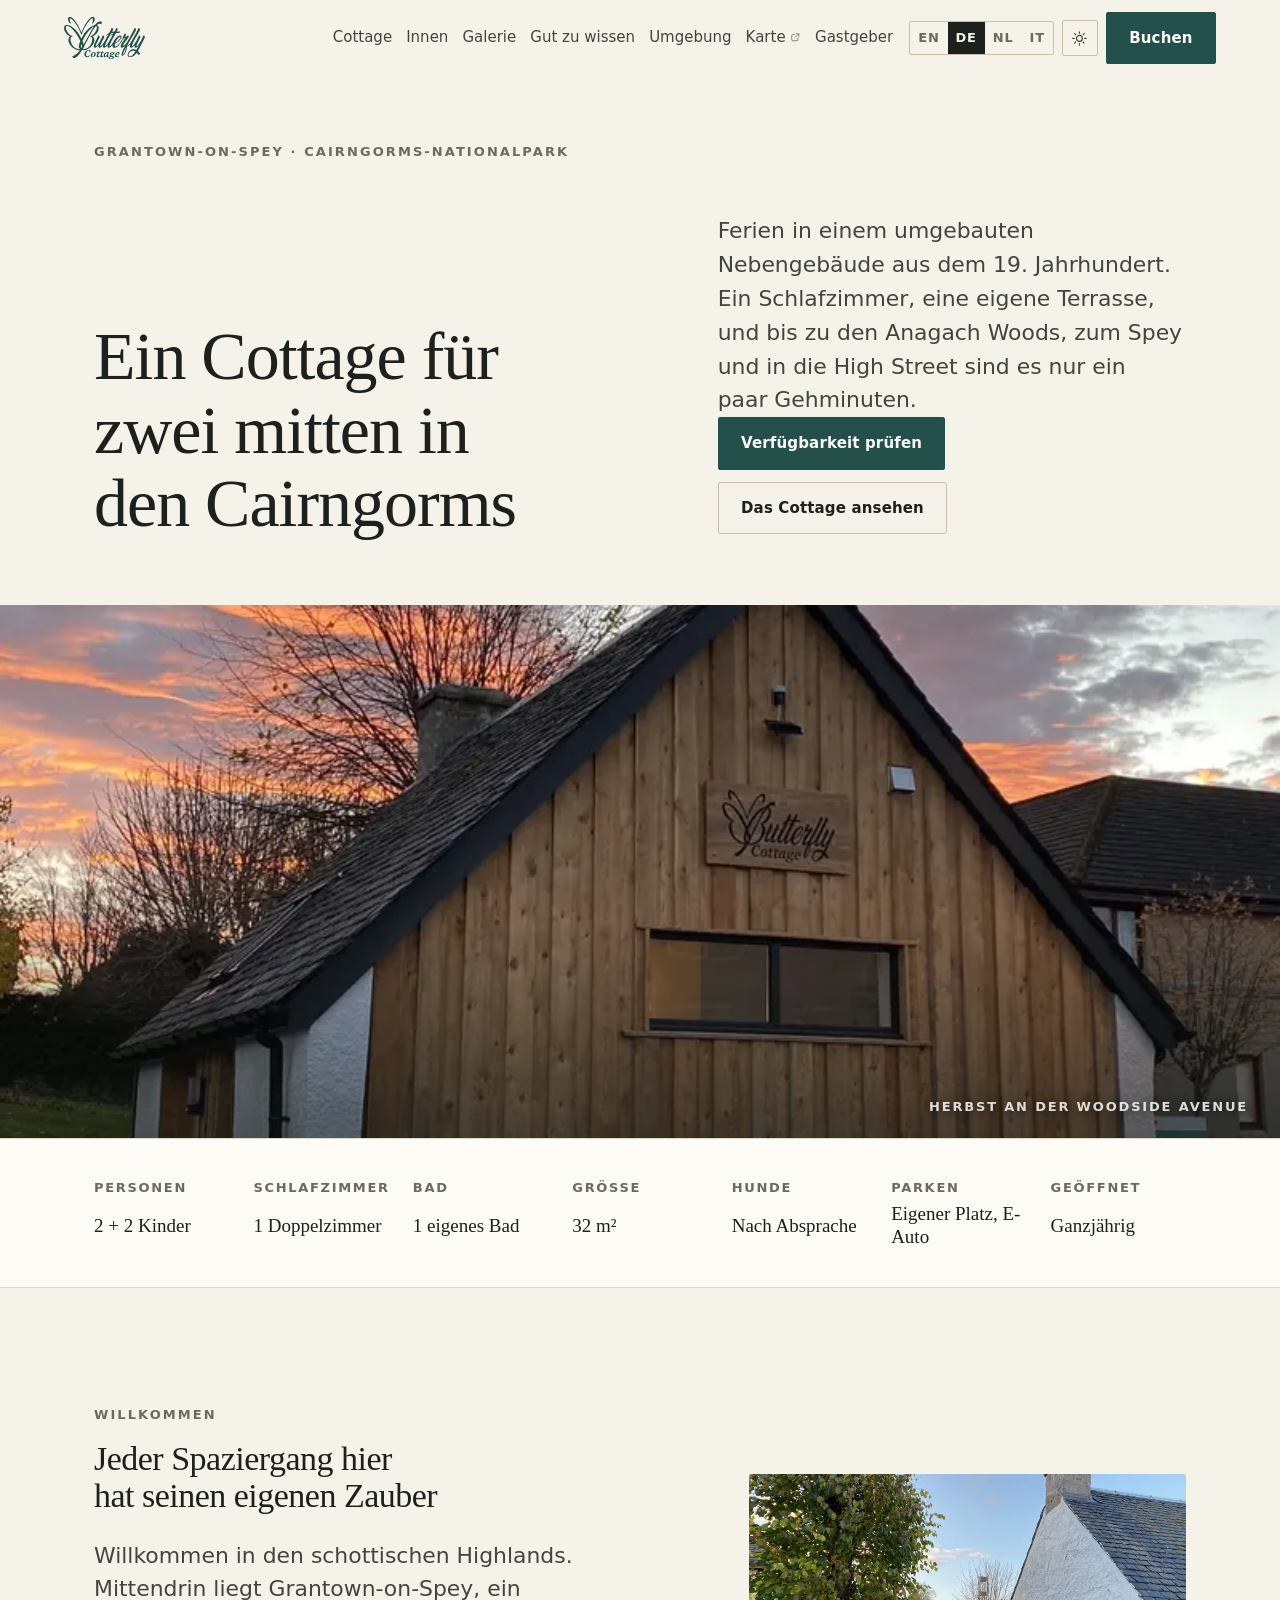
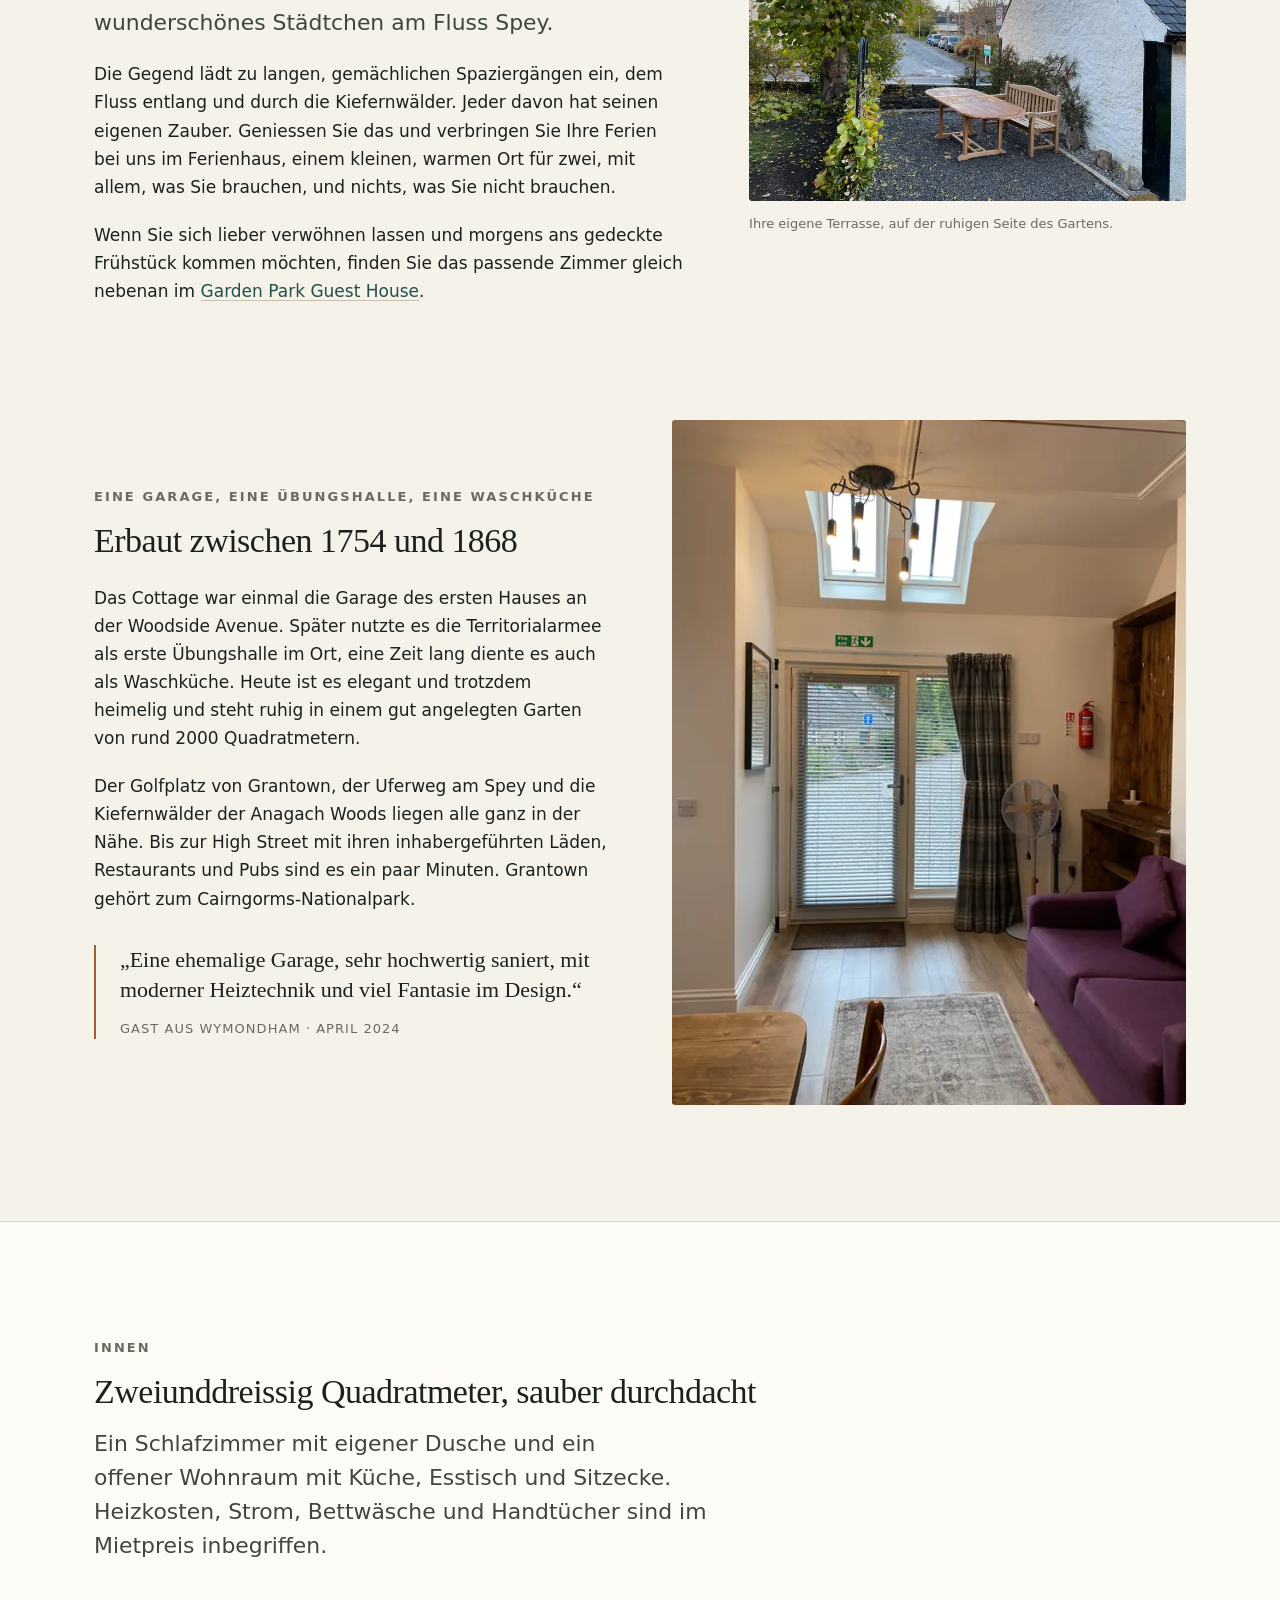
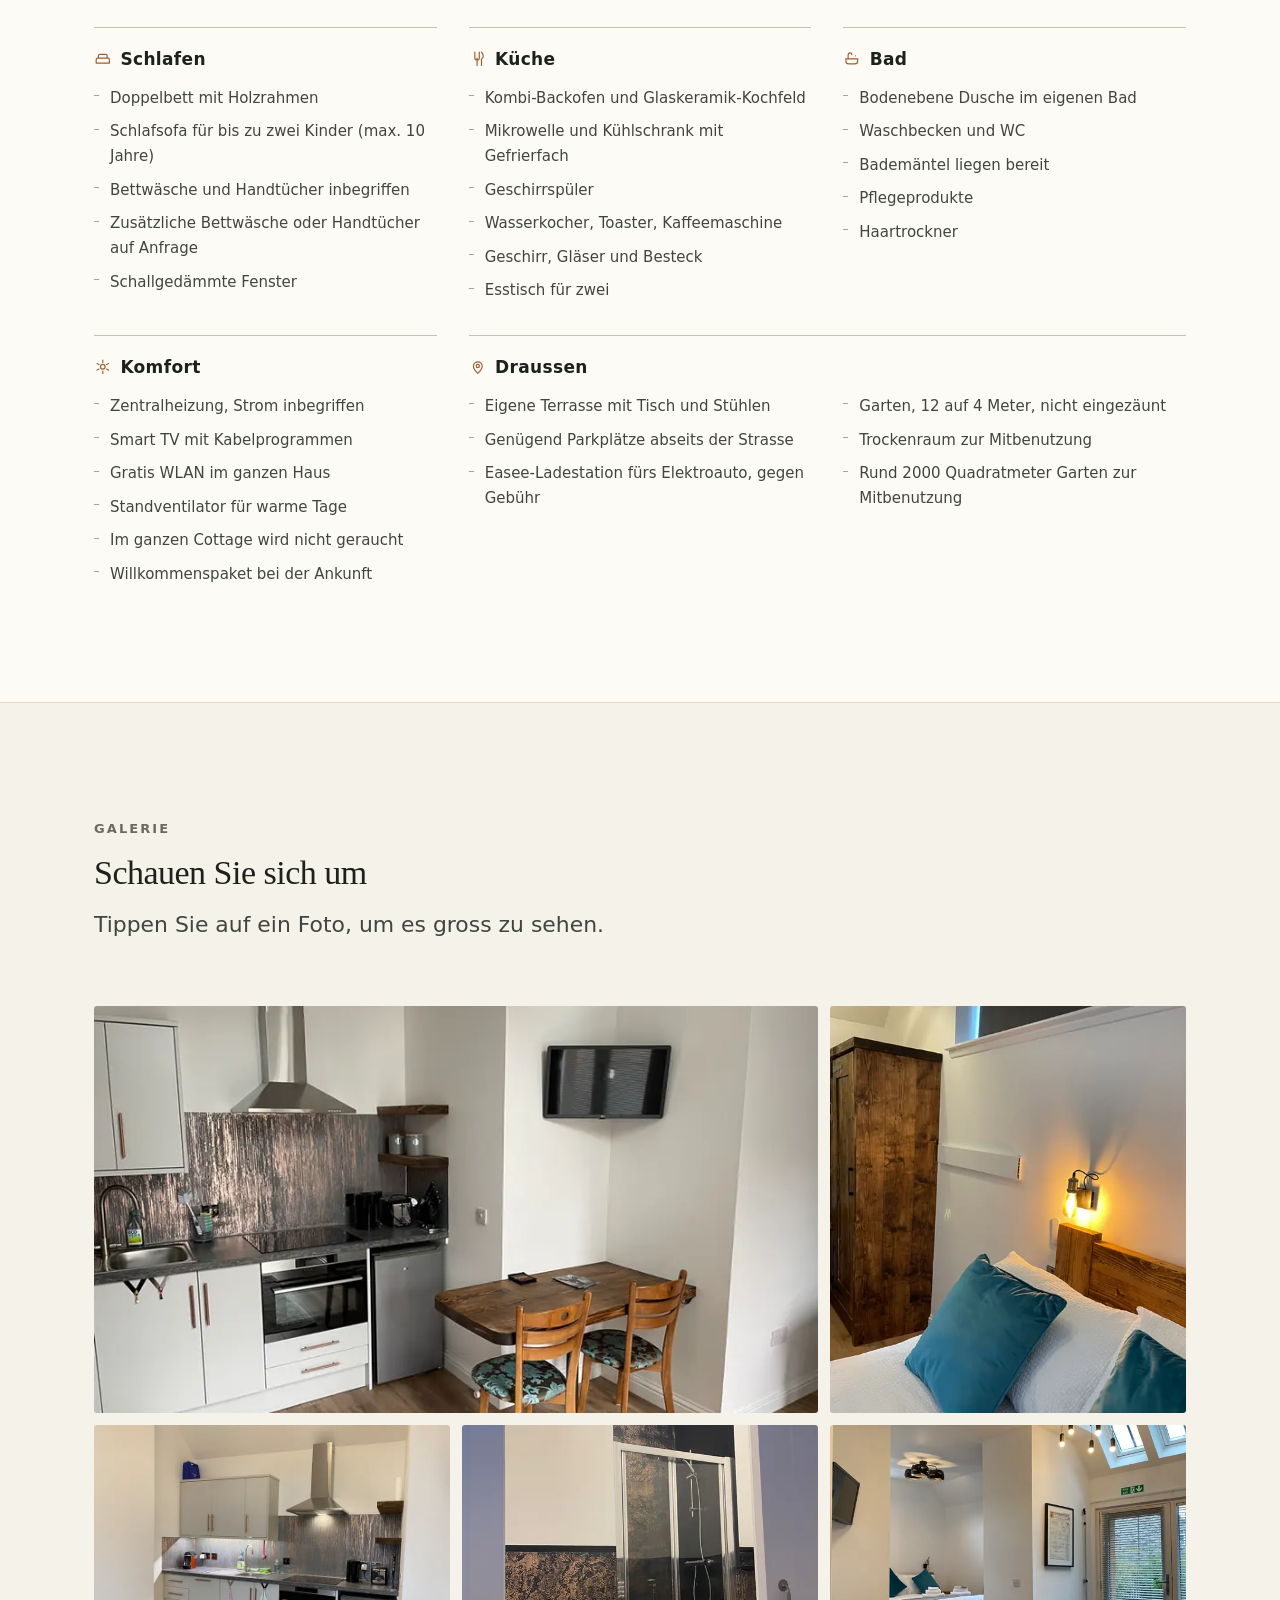
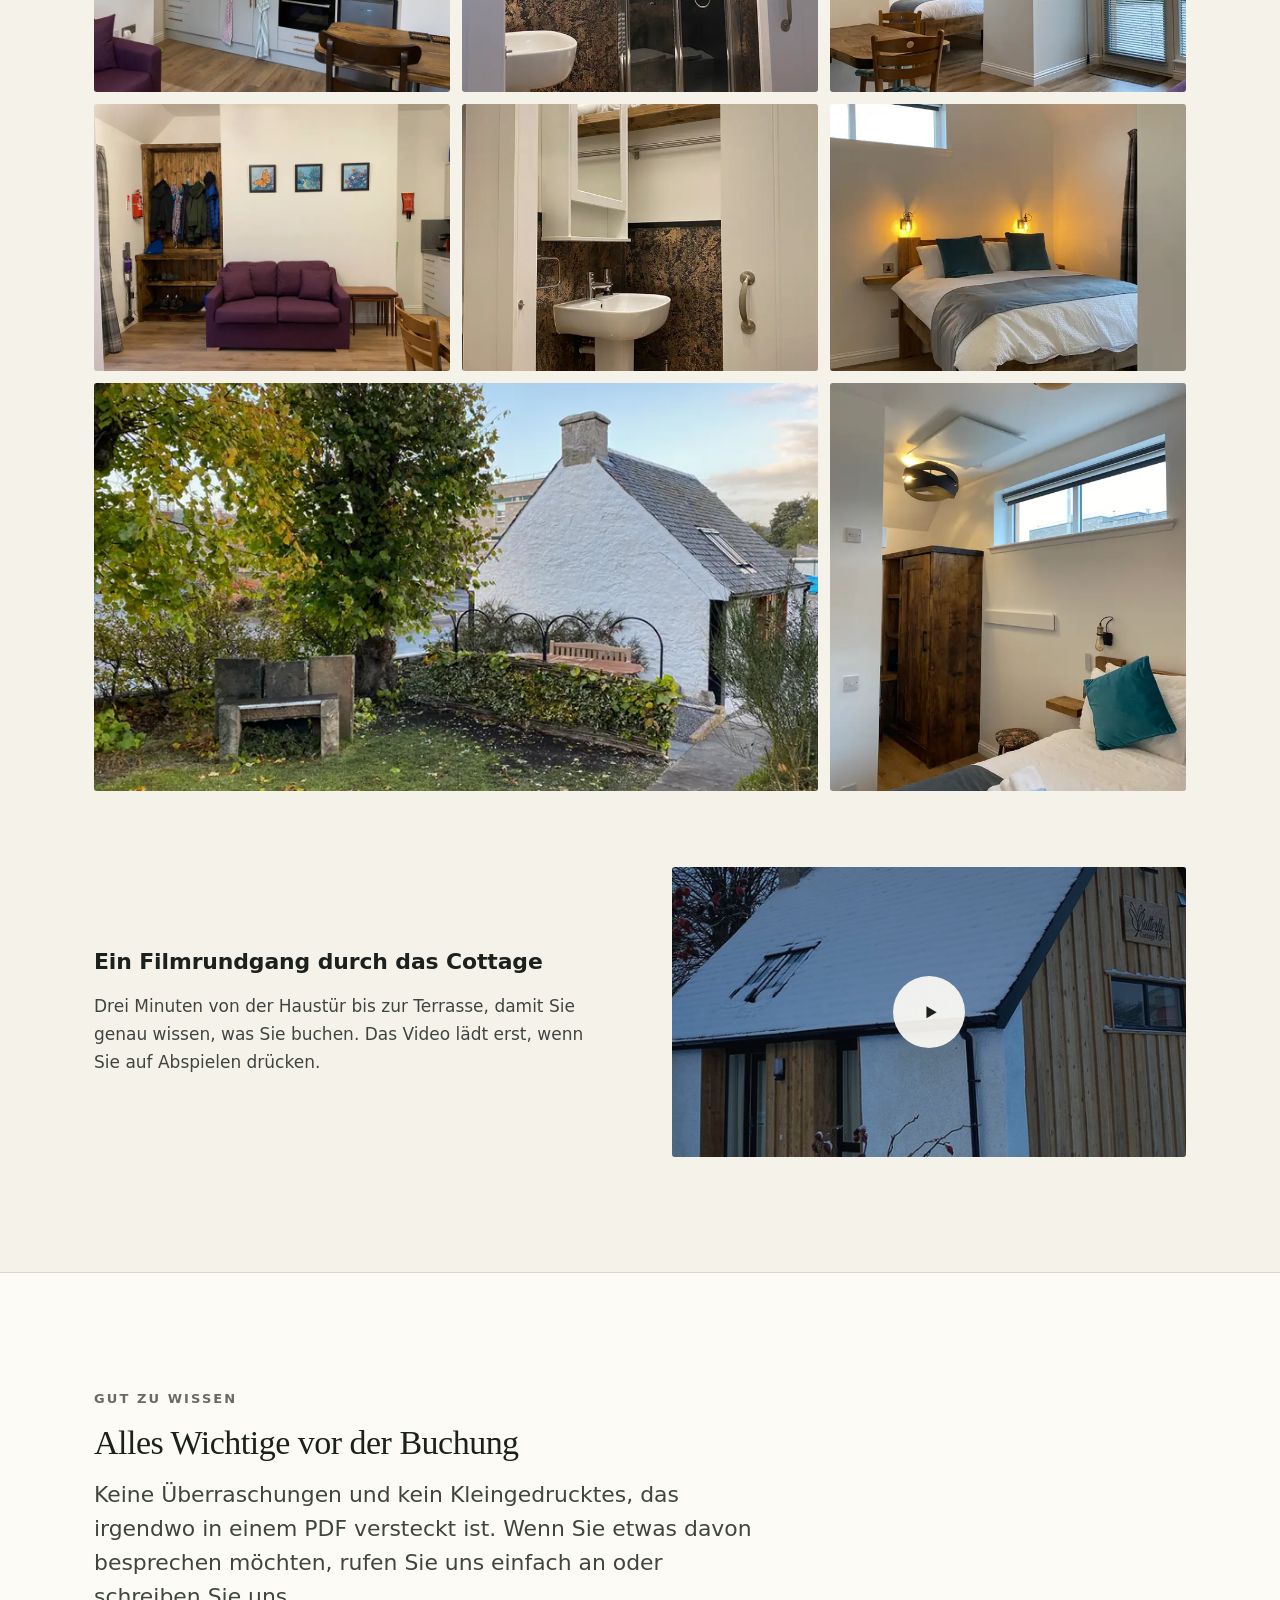
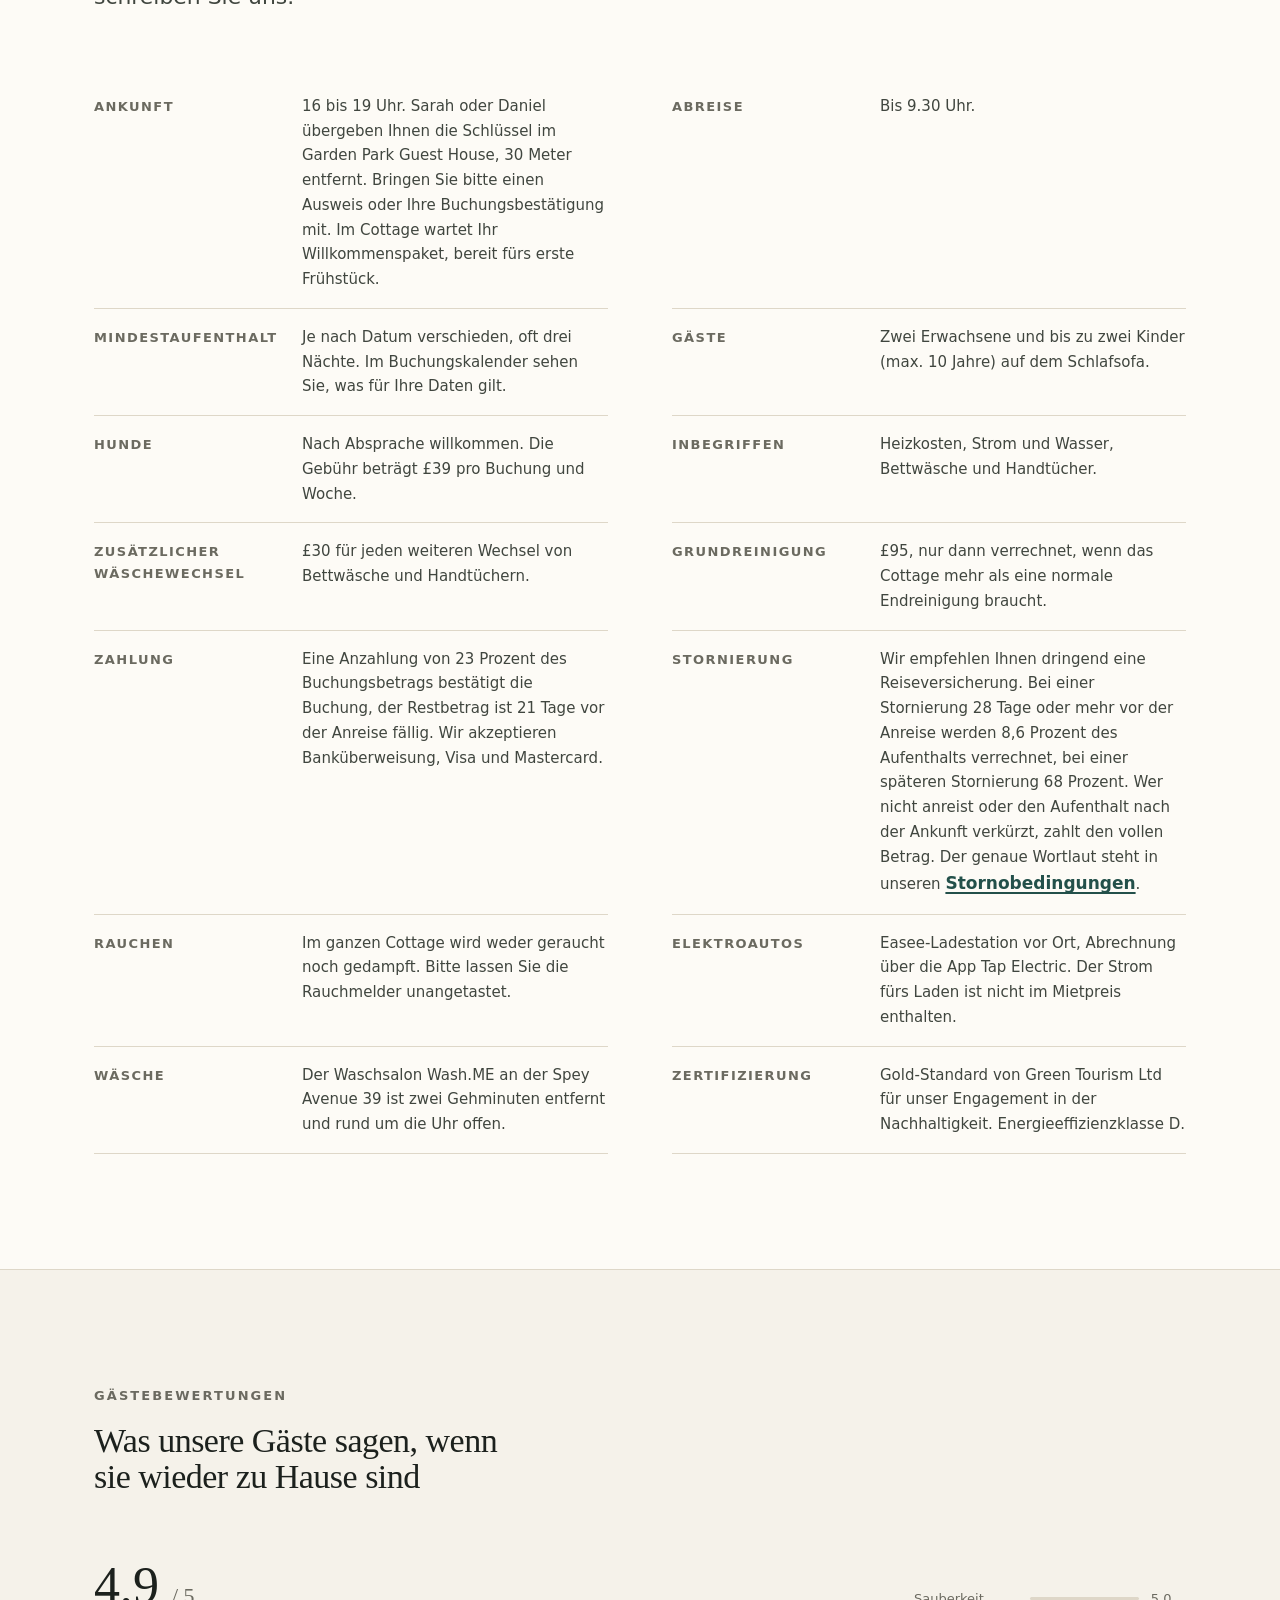
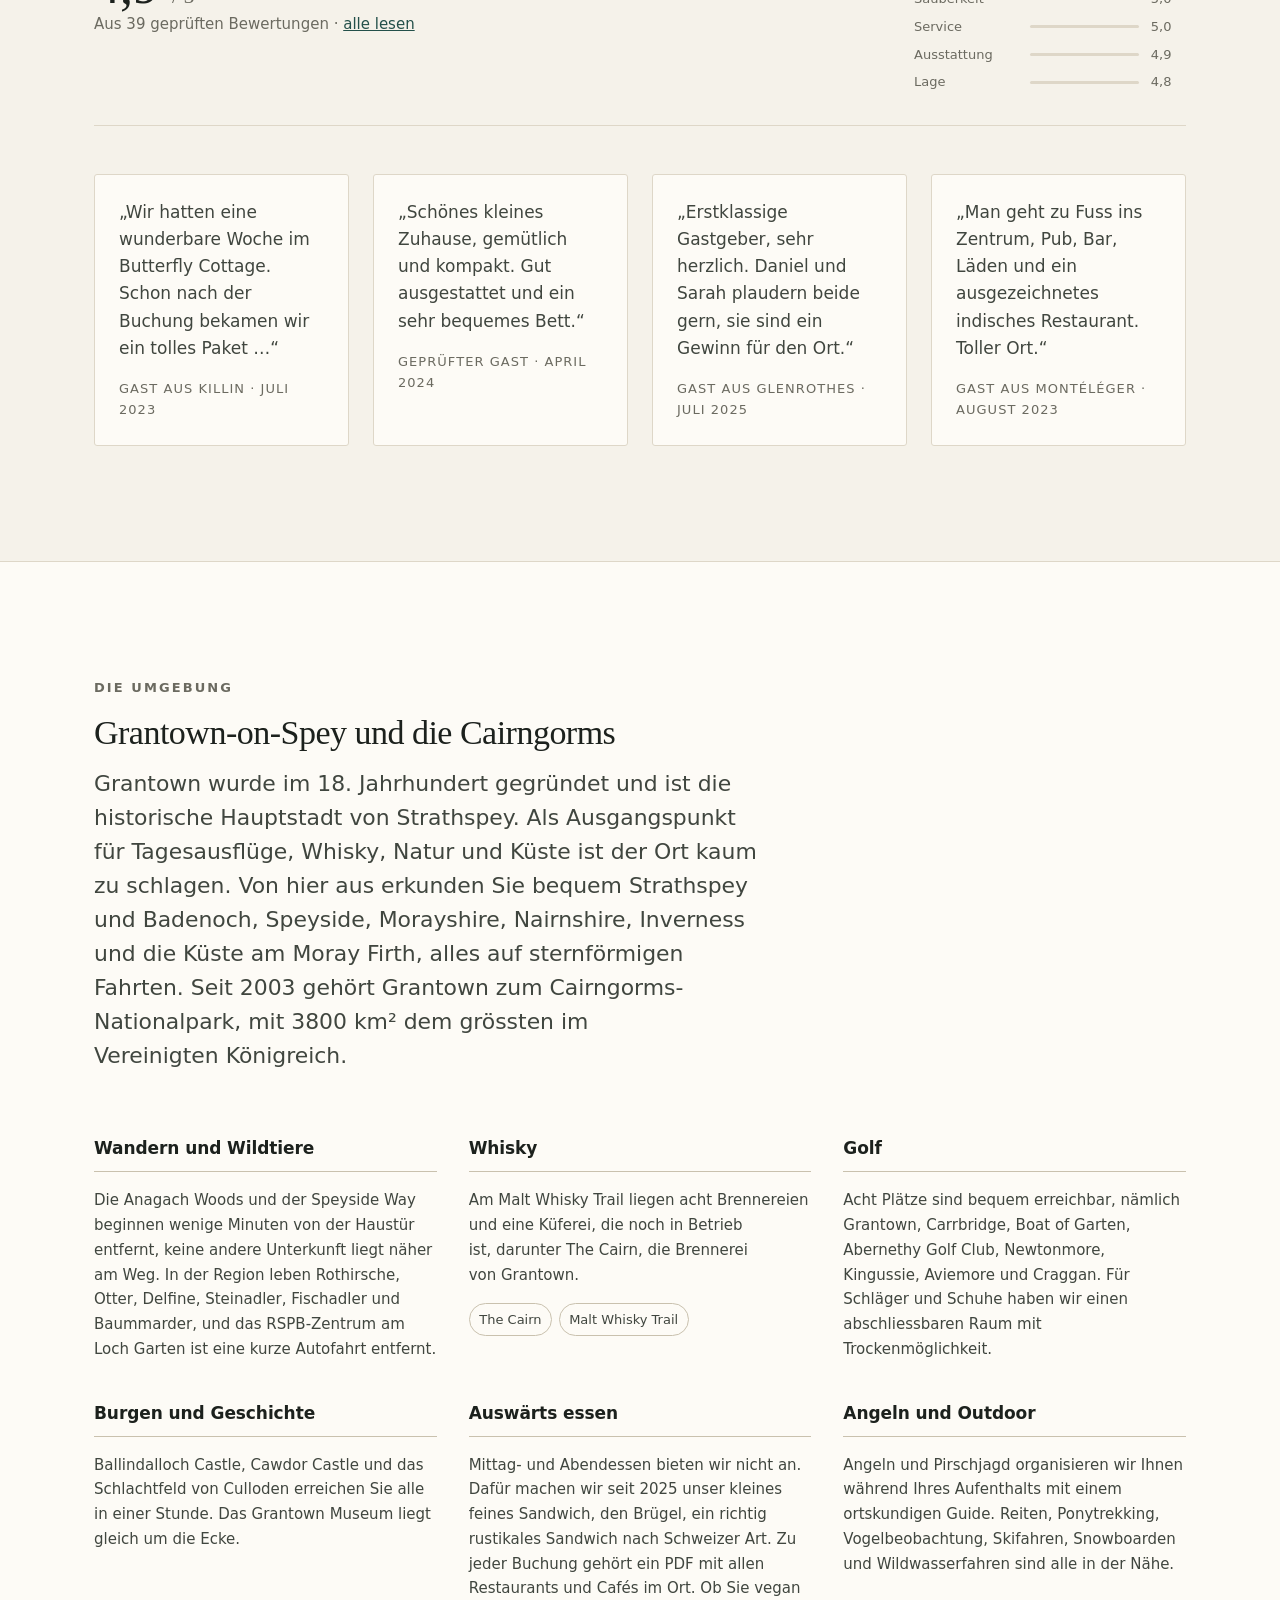
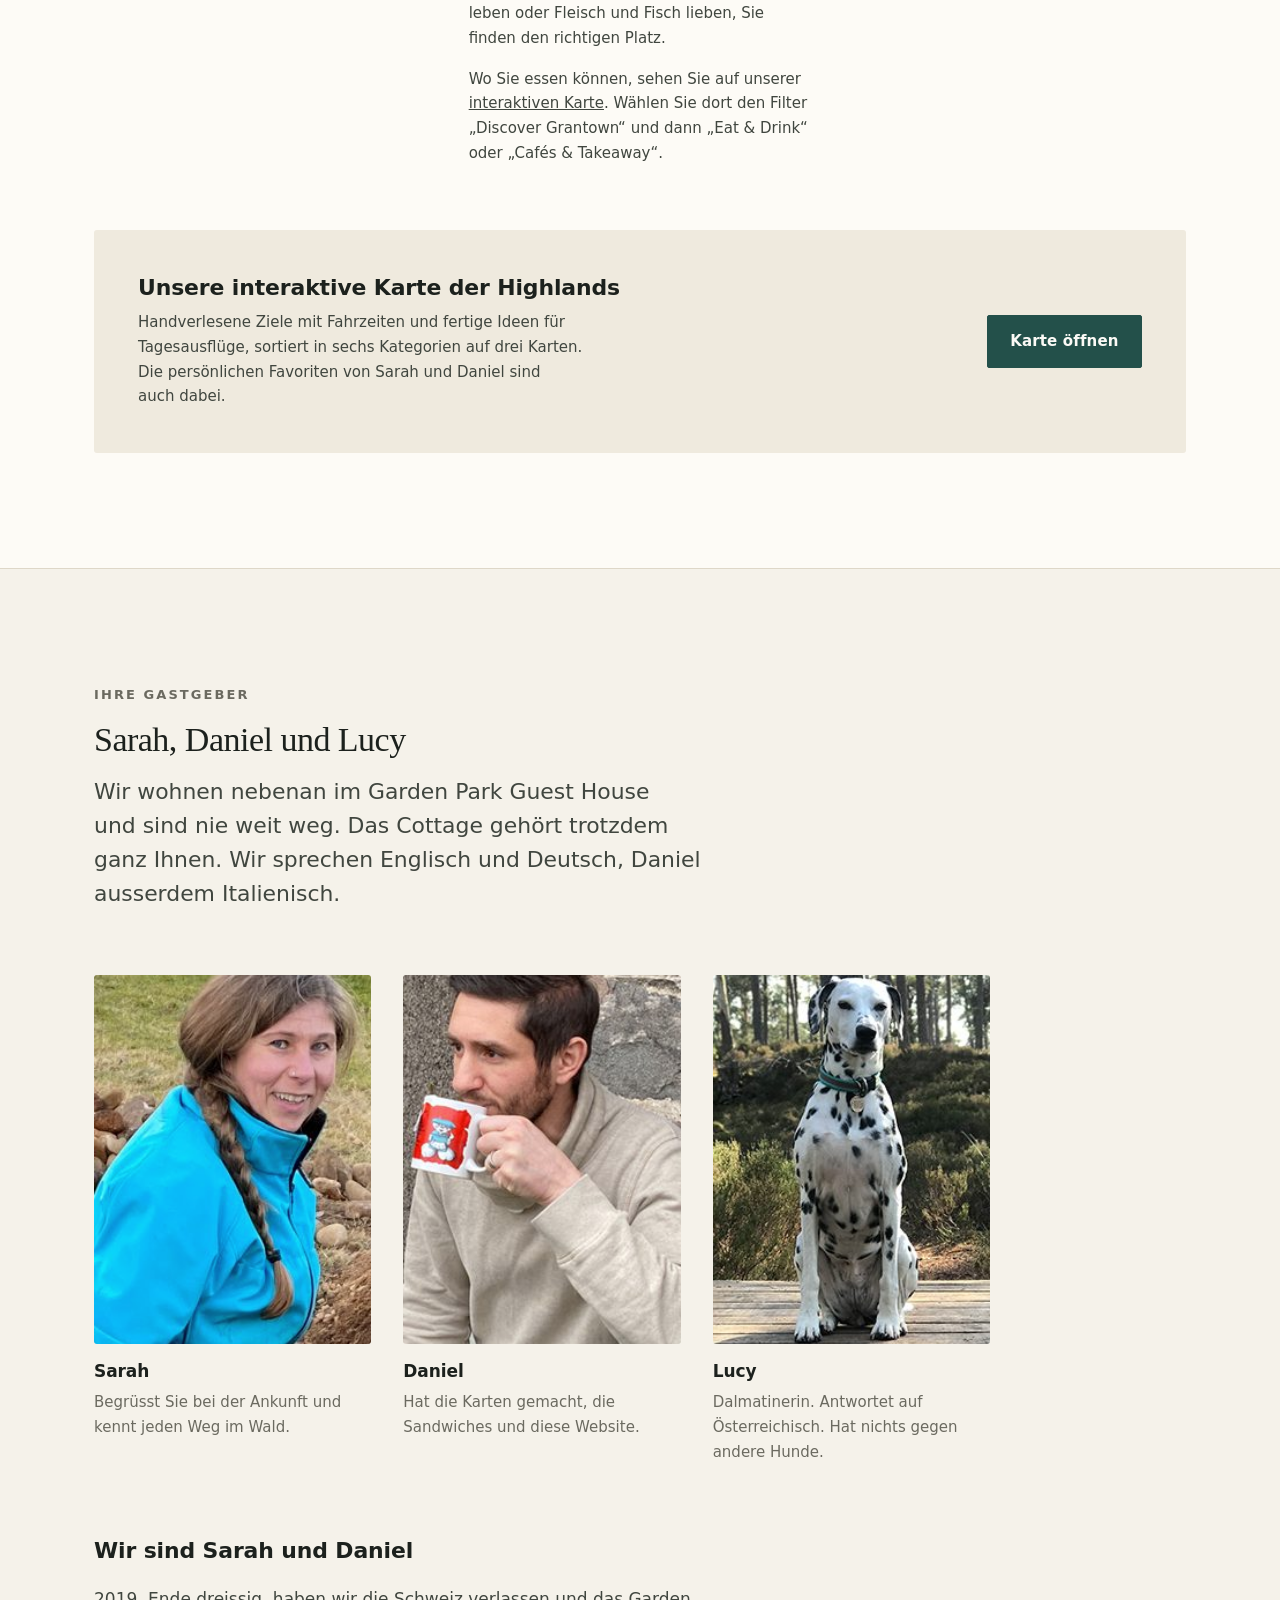
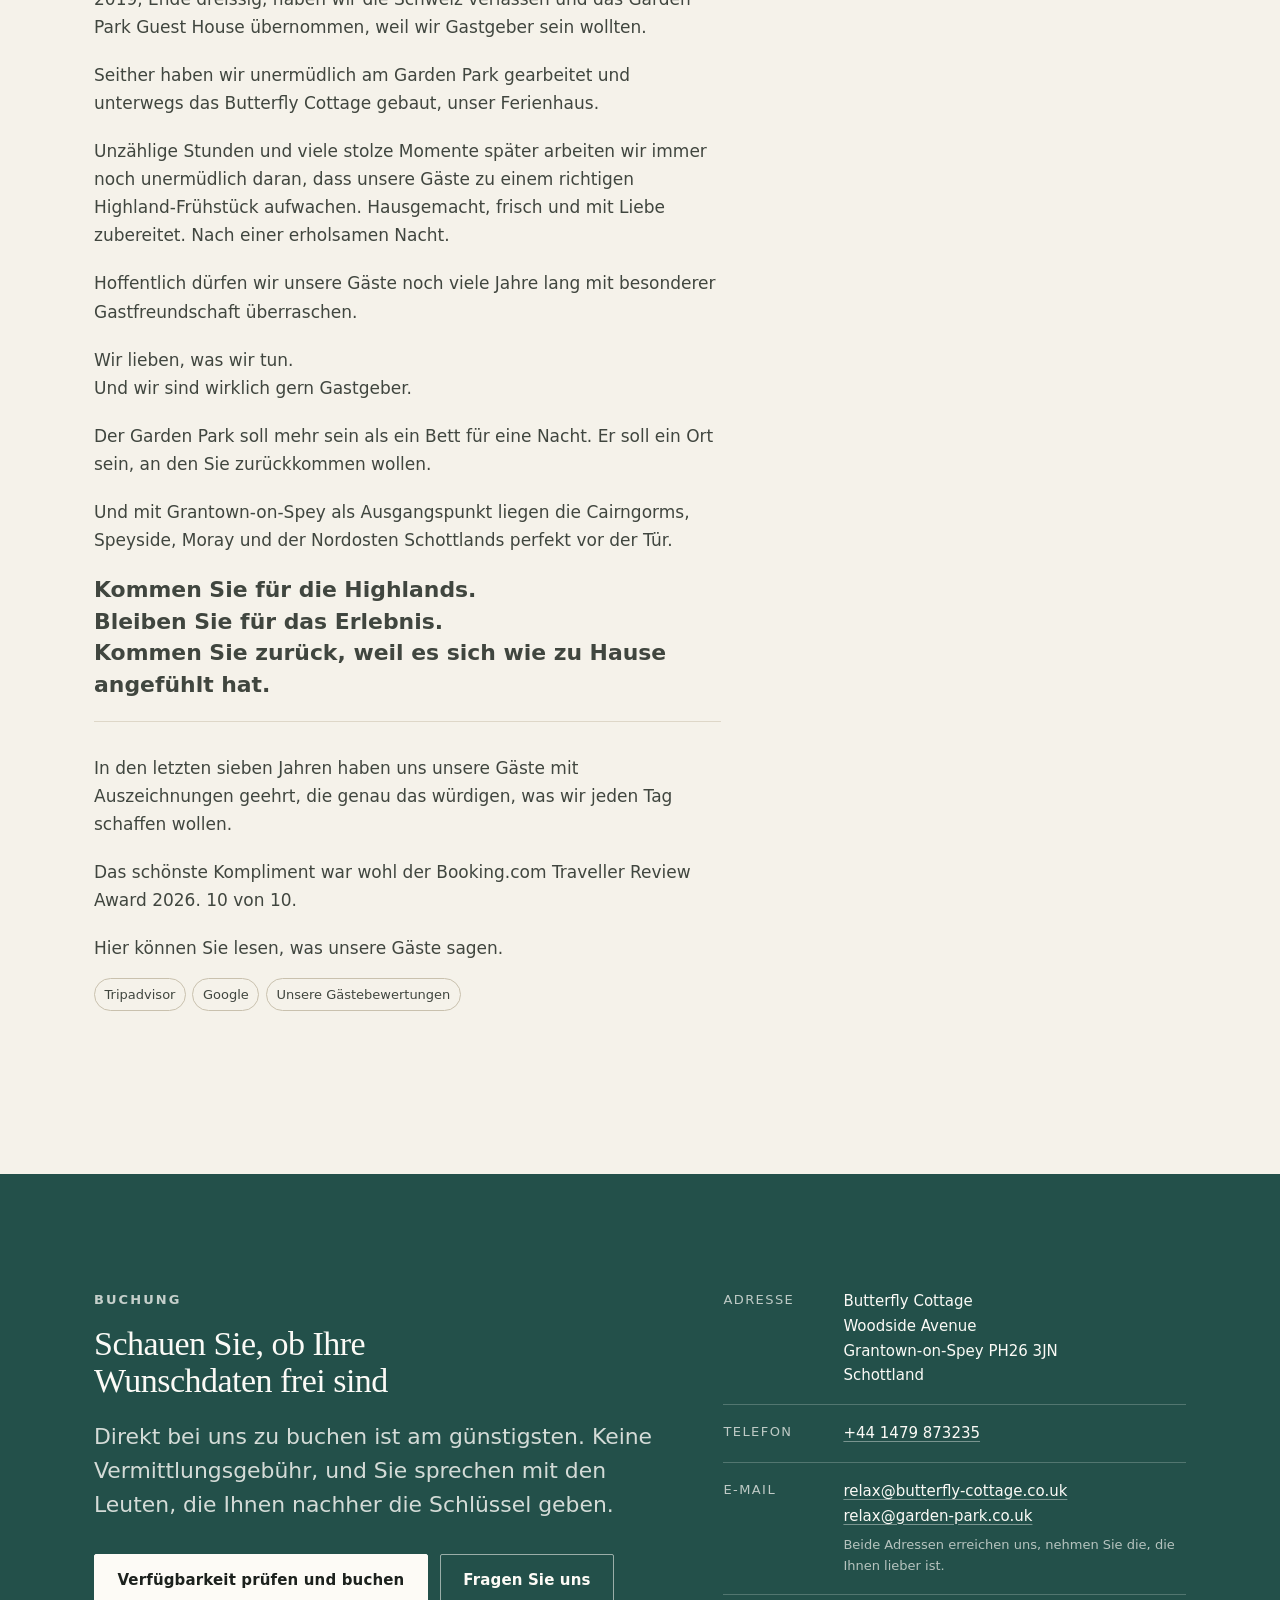
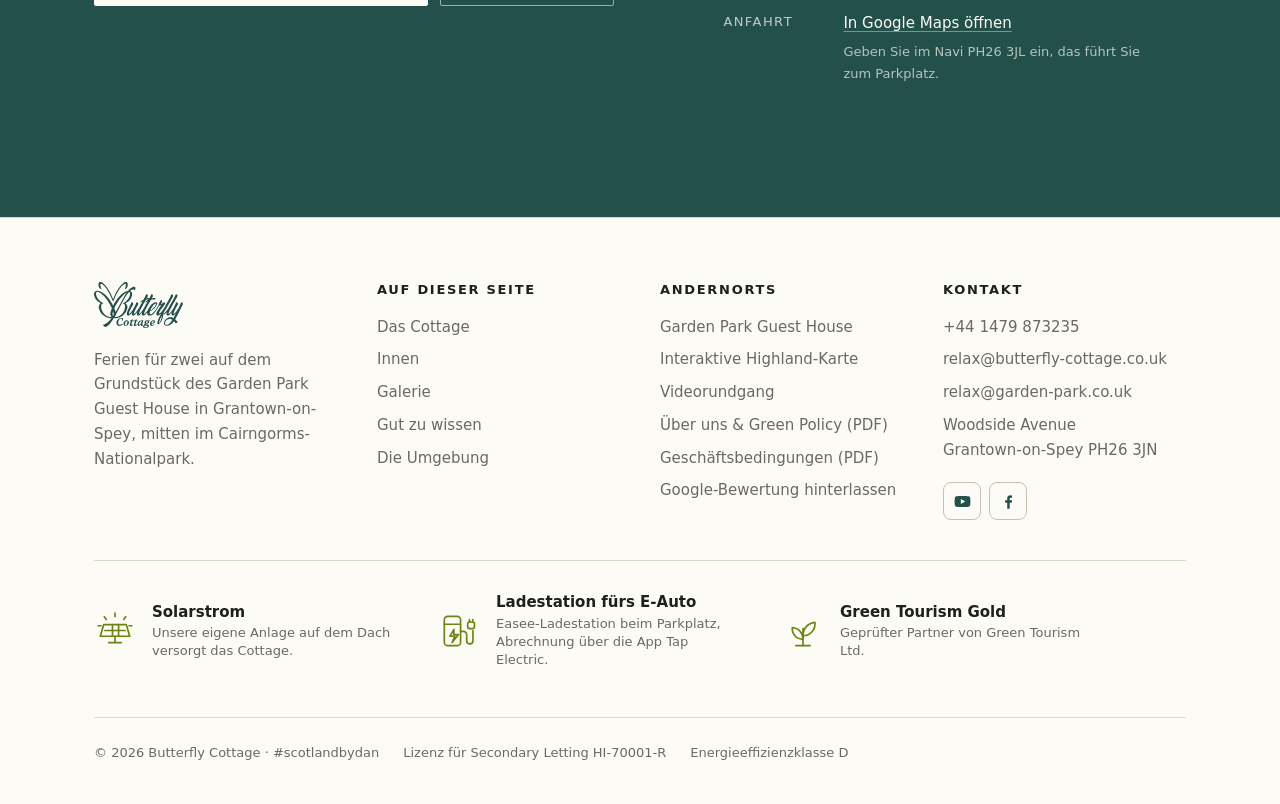
==== de/index.html @ b0b0306d "New hero: the sunset photo, cropped separately for phone and desktop The old hero was 1920x500. On a" ====
<!doctype html>
<html lang="de">
  <head>
    <meta charset="utf-8" />
    <meta name="viewport" content="width=device-width, initial-scale=1" />
    <title>Butterfly Cottage, Ferienhaus für zwei in Grantown-on-Spey, Cairngorms</title>
    <meta
      name="description"
      content="Ein ruhiges Ferienhaus für zwei in Grantown-on-Spey im Cairngorms-Nationalpark. Ein Schlafzimmer, 32 m², Hunde nach Absprache, Ladestation fürs E-Auto. Die Anagach Woods und der Spey liegen direkt vor der Tür."
    />
    <link rel="canonical" href="https://www.butterfly-cottage.co.uk/de/" />
    <meta property="og:type" content="website" />
    <meta property="og:title" content="Butterfly Cottage, Grantown-on-Spey, Cairngorms" />
    <meta
      property="og:description"
      content="Ein ruhiges Ferienhaus für zwei mitten im Cairngorms-Nationalpark."
    />
    <meta property="og:image" content="https://www.butterfly-cottage.co.uk/assets/photos/hero-sunset-wide.jpg" />
    <meta property="og:locale" content="de_DE" />
    <meta property="og:locale:alternate" content="en_GB" />
    <meta property="og:locale:alternate" content="nl_NL" />
    <meta property="og:locale:alternate" content="it_IT" />
    <link rel="alternate" hreflang="en" href="https://www.butterfly-cottage.co.uk/en/" />
    <link rel="alternate" hreflang="de" href="https://www.butterfly-cottage.co.uk/de/" />
    <link rel="alternate" hreflang="nl" href="https://www.butterfly-cottage.co.uk/nl/" />
    <link rel="alternate" hreflang="it" href="https://www.butterfly-cottage.co.uk/it/" />
    <link rel="alternate" hreflang="x-default" href="https://www.butterfly-cottage.co.uk/en/" />
    <meta name="theme-color" content="#23504a" />

    <link rel="icon" type="image/svg+xml" href="../assets/favicon.svg" />
    <link rel="apple-touch-icon" href="../assets/apple-touch-icon.png" />

    <link rel="preconnect" href="https://api.fontshare.com" crossorigin />
    <link rel="preconnect" href="https://cdn.fontshare.com" crossorigin />
    <link
      rel="stylesheet"
      href="https://api.fontshare.com/v2/css?f[]=erode@400,500&f[]=switzer@400,500,600&display=swap"
    />
    <link rel="stylesheet" href="../assets/site.css" />
    <link
      rel="preload"
      as="image"
      media="(max-width: 700px)"
      imagesrcset="../assets/photos/hero-sunset-square-sm.webp 800w, ../assets/photos/hero-sunset-square.webp 1200w"
      imagesizes="100vw"
      fetchpriority="high"
    />
    <link
      rel="preload"
      as="image"
      media="(min-width: 701px)"
      imagesrcset="../assets/photos/hero-sunset-wide-sm.webp 1200w, ../assets/photos/hero-sunset-wide.webp 1920w"
      imagesizes="100vw"
      fetchpriority="high"
    />

    <script type="application/ld+json">
      {
        "@context": "https://schema.org",
        "@type": "VacationRental",
        "name": "Butterfly Cottage",
        "description": "Ferienhaus für zwei in Grantown-on-Spey im Cairngorms-Nationalpark.",
        "url": "https://www.butterfly-cottage.co.uk/de/",
        "image": "https://www.butterfly-cottage.co.uk/assets/photos/hero-sunset-wide.jpg",
        "telephone": "+441479873235",
        "email": "relax@butterfly-cottage.co.uk",
        "numberOfBedrooms": 1,
        "numberOfBathroomsTotal": 1,
        "floorSize": { "@type": "QuantitativeValue", "value": 32, "unitCode": "MTK" },
        "petsAllowed": "By arrangement",
        "smokingAllowed": false,
        "address": {
          "@type": "PostalAddress",
          "streetAddress": "Woodside Avenue",
          "addressLocality": "Grantown-on-Spey",
          "addressRegion": "Highland",
          "postalCode": "PH26 3JN",
          "addressCountry": "GB"
        },
        "aggregateRating": {
          "@type": "AggregateRating",
          "ratingValue": "4.9",
          "reviewCount": "39",
          "bestRating": "5"
        }
      }
    </script>
  </head>

  <body>
    <a class="skip" href="#main">Zum Inhalt springen</a>

    <header class="header">
      <div class="wrap header__inner">
        <a class="brand" href="#top" aria-label="Butterfly Cottage, Startseite">
          <span class="brand__logo" aria-hidden="true"></span>
        </a>

        <nav class="nav" id="primary-nav" aria-label="Hauptnavigation">
          <a href="#cottage">Cottage</a>
          <a href="#inside">Innen</a>
          <a href="#gallery">Galerie</a>
          <a href="#stay">Gut zu wissen</a>
          <a href="#area">Umgebung</a>
          <a class="nav__map" href="../grantown/grantown-map.html" target="_blank" rel="noopener">Karte<svg viewBox="0 0 24 24" fill="none" stroke="currentColor" stroke-width="2" stroke-linecap="round" stroke-linejoin="round" aria-hidden="true"><path d="M14 4h6v6M20 4l-8.5 8.5M18 14v4a2 2 0 0 1-2 2H6a2 2 0 0 1-2-2V8a2 2 0 0 1 2-2h4" /></svg><span class="visually-hidden"> (öffnet in neuem Tab)</span></a>
          <a href="#hosts">Gastgeber</a>
        </nav>

        <div class="header__tools">
          <p class="lang" aria-label="Sprache">
            <a href="../index.html" hreflang="en">EN</a>
            <a href="index.html" aria-current="true" hreflang="de">DE</a>
            <a href="../nl/index.html" hreflang="nl">NL</a>
            <a href="../it/index.html" hreflang="it">IT</a>
          </p>
          <button class="icon-btn" data-theme-toggle aria-pressed="false" aria-label="Zwischen hellem und dunklem Modus wechseln">
            <svg class="icon-sun" viewBox="0 0 24 24" fill="none" stroke="currentColor" stroke-width="1.7" stroke-linecap="round" aria-hidden="true">
              <circle cx="12" cy="12" r="4.2" />
              <path d="M12 2.5v2M12 19.5v2M2.5 12h2M19.5 12h2M5.2 5.2l1.4 1.4M17.4 17.4l1.4 1.4M18.8 5.2l-1.4 1.4M6.6 17.4l-1.4 1.4" />
            </svg>
            <svg class="icon-moon" viewBox="0 0 24 24" fill="none" stroke="currentColor" stroke-width="1.7" stroke-linecap="round" aria-hidden="true">
              <path d="M20 14.5A8.5 8.5 0 1 1 9.5 4a6.8 6.8 0 0 0 10.5 10.5z" />
            </svg>
          </button>
          <button class="icon-btn burger" data-burger aria-expanded="false" aria-controls="primary-nav" aria-label="Menü">
            <svg viewBox="0 0 24 24" fill="none" stroke="currentColor" stroke-width="1.8" stroke-linecap="round" aria-hidden="true">
              <path d="M4 7h16M4 12h16M4 17h16" />
            </svg>
          </button>
          <a class="btn header__cta" href="https://booking-directly.com/widgets/vrH0Qv5AZ9Wv27rptmZNQra3VJQ18zFUxabT3YHgR2fjOQ6BMHNNqZD2gFszE/" rel="noopener">Buchen</a>
        </div>
      </div>
    </header>

    <main id="main">
      <!-- ============================ HERO ============================ -->
      <section class="hero" id="top">
        <div class="wrap">
          <div class="hero__grid">
            <p class="eyebrow">Grantown-on-Spey · Cairngorms-Nationalpark</p>
            <h1>Ein Cottage für zwei mitten in den Cairngorms</h1>
            <div class="hero__aside">
              <p>
                Ferien in einem umgebauten Nebengebäude aus dem 19. Jahrhundert. Ein
                Schlafzimmer, eine eigene Terrasse, und bis zu den Anagach Woods, zum Spey und
                in die High Street sind es nur ein paar Gehminuten.
              </p>
              <div class="btn-row">
                <a class="btn" href="https://booking-directly.com/widgets/vrH0Qv5AZ9Wv27rptmZNQra3VJQ18zFUxabT3YHgR2fjOQ6BMHNNqZD2gFszE/" rel="noopener">Verfügbarkeit prüfen</a>
                <a class="btn btn--ghost" href="#gallery">Das Cottage ansehen</a>
              </div>
            </div>
          </div>
        </div>
        <div class="hero__band">
          <picture>
            <source
              media="(max-width: 700px)"
              type="image/webp"
              srcset="../assets/photos/hero-sunset-square-sm.webp 800w, ../assets/photos/hero-sunset-square.webp 1200w"
              sizes="100vw"
            />
            <source
              media="(max-width: 700px)"
              srcset="../assets/photos/hero-sunset-square-sm.jpg 800w, ../assets/photos/hero-sunset-square.jpg 1200w"
              sizes="100vw"
            />
            <source
              type="image/webp"
              srcset="../assets/photos/hero-sunset-wide-sm.webp 1200w, ../assets/photos/hero-sunset-wide.webp 1920w"
              sizes="100vw"
            />
            <img
              src="../assets/photos/hero-sunset-wide.jpg"
              alt="Butterfly Cottage bei Sonnenuntergang, der Giebel aus Lärchenholz mit dem Schild Butterfly Cottage unter einem orange gestreiften Himmel"
              width="1920"
              height="800"
              fetchpriority="high"
            />
          </picture>
          <p class="hero__season">Herbst an der Woodside Avenue</p>
        </div>
      </section>

      <!-- ============================ FACTS ============================ -->
      <div class="facts">
        <div class="wrap">
          <ul>
            <li><span class="facts__k">Personen</span><span class="facts__v">2 + 2 Kinder</span></li>
            <li><span class="facts__k">Schlafzimmer</span><span class="facts__v">1 Doppelzimmer</span></li>
            <li><span class="facts__k">Bad</span><span class="facts__v">1 eigenes Bad</span></li>
            <li><span class="facts__k">Grösse</span><span class="facts__v">32 m²</span></li>
            <li><span class="facts__k">Hunde</span><span class="facts__v">Nach Absprache</span></li>
            <li><span class="facts__k">Parken</span><span class="facts__v">Eigener Platz, E-Auto</span></li>
            <li><span class="facts__k">Geöffnet</span><span class="facts__v">Ganzjährig</span></li>
          </ul>
        </div>
      </div>

      <!-- ============================ WELCOME ============================ -->
      <section id="cottage">
        <div class="wrap split split--wide-text">
          <div class="reveal">
            <p class="eyebrow">Willkommen</p>
            <h2 style="margin-top: var(--space-4)">Jeder Spaziergang hier hat seinen eigenen Zauber</h2>
            <div class="prose" style="margin-top: var(--space-6)">
              <p class="lede">
                Willkommen in den schottischen Highlands. Mittendrin liegt Grantown-on-Spey, ein
                wunderschönes Städtchen am Fluss Spey.
              </p>
              <p>
                Die Gegend lädt zu langen, gemächlichen Spaziergängen ein, dem Fluss entlang und
                durch die Kiefernwälder. Jeder davon hat seinen eigenen Zauber. Geniessen Sie das
                und verbringen Sie Ihre Ferien bei uns im Ferienhaus, einem kleinen, warmen Ort
                für zwei, mit allem, was Sie brauchen, und nichts, was Sie nicht brauchen.
              </p>
              <p>
                Wenn Sie sich lieber verwöhnen lassen und morgens ans gedeckte Frühstück kommen
                möchten, finden Sie das passende Zimmer gleich nebenan im
                <a href="https://www.garden-park.co.uk/" rel="noopener">Garden Park Guest House</a>.
              </p>
            </div>
          </div>
          <figure class="reveal" style="margin: 0">
            <div class="frame">
              <picture>
                <source type="image/webp" srcset="../assets/photos/terrace-sm.webp 800w, ../assets/photos/terrace.webp 900w" sizes="(min-width: 900px) 45vw, 92vw" />
                <img src="../assets/photos/terrace.jpg" alt="Teakholztisch und Bank auf der Kiesterrasse neben dem weissen Giebel des Cottages, Herbstlaub auf dem Boden" width="900" height="675" loading="lazy" />
              </picture>
            </div>
            <figcaption class="caption">Ihre eigene Terrasse, auf der ruhigen Seite des Gartens.</figcaption>
          </figure>
        </div>
      </section>

      <!-- ============================ HISTORY ============================ -->
      <section style="padding-top: 0">
        <div class="wrap split split--reverse">
          <figure class="reveal" style="margin: 0">
            <div class="frame frame--portrait">
              <picture>
                <source type="image/webp" srcset="../assets/photos/doors-sm.webp 600w, ../assets/photos/doors.webp 675w" sizes="(min-width: 900px) 45vw, 92vw" />
                <img src="../assets/photos/doors.jpg" alt="Blick nach innen zu den verglasten Gartentüren, mit pflaumenfarbenem Sessel, Teppich und Dachfenster darüber" width="675" height="900" loading="lazy" />
              </picture>
            </div>
          </figure>
          <div class="reveal">
            <p class="eyebrow">Eine Garage, eine Übungshalle, eine Waschküche</p>
            <h2 style="margin-top: var(--space-4)">Erbaut zwischen 1754 und 1868</h2>
            <div class="prose" style="margin-top: var(--space-6)">
              <p>
                Das Cottage war einmal die Garage des ersten Hauses an der Woodside Avenue.
                Später nutzte es die Territorialarmee als erste Übungshalle im Ort, eine Zeit
                lang diente es auch als Waschküche. Heute ist es elegant und trotzdem heimelig
                und steht ruhig in einem gut angelegten Garten von rund 2000 Quadratmetern.
              </p>
              <p>
                Der Golfplatz von Grantown, der Uferweg am Spey und die Kiefernwälder der
                Anagach Woods liegen alle ganz in der Nähe. Bis zur High Street mit ihren
                inhabergeführten Läden, Restaurants und Pubs sind es ein paar Minuten. Grantown
                gehört zum Cairngorms-Nationalpark.
              </p>
            </div>
            <figure class="pullquote">
              <p>„Eine ehemalige Garage, sehr hochwertig saniert, mit moderner Heiztechnik und viel Fantasie im Design.“</p>
              <cite>Gast aus Wymondham · April 2024</cite>
            </figure>
          </div>
        </div>
      </section>

      <!-- ============================ INSIDE ============================ -->
      <section id="inside" style="background: var(--surface); border-block: 1px solid var(--line)">
        <div class="wrap">
          <div class="section-head reveal">
            <p class="eyebrow">Innen</p>
            <h2>Zweiunddreissig Quadratmeter, sauber durchdacht</h2>
            <p class="lede">
              Ein Schlafzimmer mit eigener Dusche und ein offener Wohnraum mit Küche, Esstisch
              und Sitzecke. Heizkosten, Strom, Bettwäsche und Handtücher sind im Mietpreis inbegriffen.
            </p>
          </div>

          <div class="amenities reveal">
            <div class="amenity">
              <h3>
                <svg viewBox="0 0 24 24" fill="none" stroke="currentColor" stroke-width="1.6" stroke-linecap="round" aria-hidden="true"><path d="M3 18v-5a2 2 0 0 1 2-2h14a2 2 0 0 1 2 2v5M3 18h18M6 11V8a2 2 0 0 1 2-2h8a2 2 0 0 1 2 2v3" /></svg>
                Schlafen
              </h3>
              <ul>
                <li>Doppelbett mit Holzrahmen</li>
                <li>Schlafsofa für bis zu zwei Kinder (max. 10 Jahre)</li>
                <li>Bettwäsche und Handtücher inbegriffen</li>
                <li>Zusätzliche Bettwäsche oder Handtücher auf Anfrage</li>
                <li>Schallgedämmte Fenster</li>
              </ul>
            </div>

            <div class="amenity">
              <h3>
                <svg viewBox="0 0 24 24" fill="none" stroke="currentColor" stroke-width="1.6" stroke-linecap="round" aria-hidden="true"><path d="M8 3v8a3 3 0 0 0 6 0V3M11 11v10M17 3c1.6 1.2 2.4 3 2.4 5.4 0 1.9-.8 3.2-2.4 3.9V21" /></svg>
                Küche
              </h3>
              <ul>
                <li>Kombi-Backofen und Glaskeramik-Kochfeld</li>
                <li>Mikrowelle und Kühlschrank mit Gefrierfach</li>
                <li>Geschirrspüler</li>
                <li>Wasserkocher, Toaster, Kaffeemaschine</li>
                <li>Geschirr, Gläser und Besteck</li>
                <li>Esstisch für zwei</li>
              </ul>
            </div>

            <div class="amenity">
              <h3>
                <svg viewBox="0 0 24 24" fill="none" stroke="currentColor" stroke-width="1.6" stroke-linecap="round" aria-hidden="true"><path d="M4 12h16v3a4 4 0 0 1-4 4H8a4 4 0 0 1-4-4v-3ZM7 12V6.5A2.5 2.5 0 0 1 9.5 4c1.4 0 2.5 1.1 2.5 2.5M17 8h.01" /></svg>
                Bad
              </h3>
              <ul>
                <li>Bodenebene Dusche im eigenen Bad</li>
                <li>Waschbecken und WC</li>
                <li>Bademäntel liegen bereit</li>
                <li>Pflegeprodukte</li>
                <li>Haartrockner</li>
              </ul>
            </div>

            <div class="amenity">
              <h3>
                <svg viewBox="0 0 24 24" fill="none" stroke="currentColor" stroke-width="1.6" stroke-linecap="round" aria-hidden="true"><path d="M12 3v3M12 18v3M4.2 7.5l2.6 1.5M17.2 15l2.6 1.5M4.2 16.5l2.6-1.5M17.2 9l2.6-1.5" /><circle cx="12" cy="12" r="3.2" /></svg>
                Komfort
              </h3>
              <ul>
                <li>Zentralheizung, Strom inbegriffen</li>
                <li>Smart TV mit Kabelprogrammen</li>
                <li>Gratis WLAN im ganzen Haus</li>
                <li>Standventilator für warme Tage</li>
                <li>Im ganzen Cottage wird nicht geraucht</li>
                <li>Willkommenspaket bei der Ankunft</li>
              </ul>
            </div>

            <div class="amenity">
              <h3>
                <svg viewBox="0 0 24 24" fill="none" stroke="currentColor" stroke-width="1.6" stroke-linecap="round" aria-hidden="true"><path d="M12 21c4-3.5 6-6.6 6-9.6A6 6 0 0 0 6 11.4C6 14.4 8 17.5 12 21Z" /><circle cx="12" cy="11" r="2.2" /></svg>
                Draussen
              </h3>
              <ul>
                <li>Eigene Terrasse mit Tisch und Stühlen</li>
                <li>Garten, 12 auf 4 Meter, nicht eingezäunt</li>
                <li>Genügend Parkplätze abseits der Strasse</li>
                <li>Trockenraum zur Mitbenutzung</li>
                <li>Easee-Ladestation fürs Elektroauto, gegen Gebühr</li>
                <li>Rund 2000 Quadratmeter Garten zur Mitbenutzung</li>
              </ul>
            </div>
          </div>
        </div>
      </section>

      <!-- ============================ GALLERY ============================ -->
      <section id="gallery">
        <div class="wrap">
          <div class="section-head reveal">
            <p class="eyebrow">Galerie</p>
            <h2>Schauen Sie sich um</h2>
            <p class="lede">Tippen Sie auf ein Foto, um es gross zu sehen.</p>
          </div>

          <div class="gallery reveal">
            <button class="shot" data-full="../assets/photos/dining.jpg" aria-label="Foto vergrössern, Esstisch neben der Küche">
              <picture>
                <source type="image/webp" srcset="../assets/photos/dining-sm.webp" />
                <img src="../assets/photos/dining-sm.jpg" alt="Hölzerner Esstisch für zwei neben der Küche, mit einem Fernseher an der Wand" width="800" height="600" loading="lazy" />
              </picture>
            </button>
            <button class="shot" data-full="../assets/photos/bedroom.jpg" aria-label="Foto vergrössern, Schlafzimmer mit Holzbett">
              <picture>
                <source type="image/webp" srcset="../assets/photos/bedroom-sm.webp" />
                <img src="../assets/photos/bedroom-sm.jpg" alt="Schlafzimmer mit Holzbett, petrolfarbenen Kissen und einer Wandleuchte neben dem Schrank" width="800" height="600" loading="lazy" />
              </picture>
            </button>
            <button class="shot" data-full="../assets/photos/kitchen.jpg" aria-label="Foto vergrössern, Küche">
              <picture>
                <source type="image/webp" srcset="../assets/photos/kitchen-sm.webp" />
                <img src="../assets/photos/kitchen-sm.jpg" alt="Küche mit weissen Fronten, Glaskeramikfeld, Dunstabzug aus Edelstahl und dunkler, gemusterter Rückwand" width="800" height="600" loading="lazy" />
              </picture>
            </button>
            <button class="shot" data-full="../assets/photos/bath-shower.jpg" aria-label="Foto vergrössern, Dusche im Bad">
              <picture>
                <source type="image/webp" srcset="../assets/photos/bath-shower-sm.webp" />
                <img src="../assets/photos/bath-shower-sm.jpg" alt="Bodenebene Dusche mit Glastür, Waschbecken und WC im eigenen Bad" width="600" height="800" loading="lazy" />
              </picture>
            </button>
            <button class="shot" data-full="../assets/photos/open-plan.jpg" aria-label="Foto vergrössern, offener Wohnraum">
              <picture>
                <source type="image/webp" srcset="../assets/photos/open-plan-sm.webp" />
                <img src="../assets/photos/open-plan-sm.jpg" alt="Offener Wohnraum von der Küche aus gesehen, mit Esstisch, Schlafbereich und Gartentüren" width="600" height="800" loading="lazy" />
              </picture>
            </button>
            <button class="shot" data-full="../assets/photos/hall.jpg" aria-label="Foto vergrössern, Eingangsbereich">
              <picture>
                <source type="image/webp" srcset="../assets/photos/hall-sm.webp" />
                <img src="../assets/photos/hall-sm.jpg" alt="Eingangsbereich mit Garderobe, pflaumenfarbenem Schlafsofa und drei gerahmten Schmetterlingsbildern" width="800" height="600" loading="lazy" />
              </picture>
            </button>
            <button class="shot" data-full="../assets/photos/bath-basin.jpg" aria-label="Foto vergrössern, Waschbecken im Bad">
              <picture>
                <source type="image/webp" srcset="../assets/photos/bath-basin-sm.webp" />
                <img src="../assets/photos/bath-basin-sm.jpg" alt="Waschbecken im Bad mit Spiegelschrank darüber und dunkler Wand in Steinoptik" width="600" height="800" loading="lazy" />
              </picture>
            </button>
            <button class="shot" data-full="../assets/photos/bedroom-2.jpg" aria-label="Foto vergrössern, Schlafzimmer mit Leselampen">
              <picture>
                <source type="image/webp" srcset="../assets/photos/bedroom-2-sm.webp" />
                <img src="../assets/photos/bedroom-2-sm.jpg" alt="Schlafzimmer vom Fussende des Bettes aus, mit warm leuchtenden Leselampen auf beiden Seiten" width="600" height="800" loading="lazy" />
              </picture>
            </button>
            <button class="shot" data-full="../assets/photos/garden.jpg" aria-label="Foto vergrössern, Garten vor dem Cottage">
              <picture>
                <source type="image/webp" srcset="../assets/photos/garden-sm.webp" />
                <img src="../assets/photos/garden-sm.jpg" alt="Rasen und Gartenbank vor dem weissen Giebel des Cottages an einem Herbstmorgen" width="800" height="600" loading="lazy" />
              </picture>
            </button>
            <button class="shot" data-full="../assets/photos/bed-window.jpg" aria-label="Foto vergrössern, Bett am Fenster">
              <picture>
                <source type="image/webp" srcset="../assets/photos/bed-window-sm.webp" />
                <img src="../assets/photos/bed-window-sm.jpg" alt="Bett neben dem Fenster, mit einer massiven Holztür und petrolfarbenen Kissen" width="600" height="800" loading="lazy" />
              </picture>
            </button>
          </div>

          <div class="reveal" style="margin-top: clamp(3rem, 6vw, 5rem)">
            <div class="split">
              <div>
                <h3>Ein Filmrundgang durch das Cottage</h3>
                <p class="prose" style="margin-top: var(--space-4); color: var(--ink-soft)">
                  Drei Minuten von der Haustür bis zur Terrasse, damit Sie genau wissen, was Sie
                  buchen. Das Video lädt erst, wenn Sie auf Abspielen drücken.
                </p>
              </div>
              <button class="video" data-video="U91UYJeSr7w" data-video-title="Butterfly Cottage, Videorundgang" aria-label="Videorundgang durch Butterfly Cottage abspielen">
                <img src="../assets/photos/hero-winter-sm.jpg" alt="Das Cottage im Schnee, Schieferdach und Lärchenholz weiss überzuckert" width="1200" height="313" loading="lazy" />
                <span class="video__play"
                  ><span
                    ><svg viewBox="0 0 24 24" fill="currentColor" aria-hidden="true"><path d="M8 5.5v13l11-6.5z" /></svg></span
                ></span>
              </button>
            </div>
          </div>
        </div>
      </section>

      <!-- ============================ GOOD TO KNOW ============================ -->
      <section id="stay" class="know">
        <div class="wrap">
          <div class="section-head reveal">
            <p class="eyebrow">Gut zu wissen</p>
            <h2>Alles Wichtige vor der Buchung</h2>
            <p class="lede">
              Keine Überraschungen und kein Kleingedrucktes, das irgendwo in einem PDF versteckt
              ist. Wenn Sie etwas davon besprechen möchten, rufen Sie uns einfach an oder
              schreiben Sie uns.
            </p>
          </div>

          <dl class="reveal">
            <div class="know__row"><dt>Ankunft</dt><dd>16 bis 19 Uhr. Sarah oder Daniel übergeben Ihnen die Schlüssel im Garden Park Guest House, 30 Meter entfernt. Bringen Sie bitte einen Ausweis oder Ihre Buchungsbestätigung mit. Im Cottage wartet Ihr Willkommenspaket, bereit fürs erste Frühstück.</dd></div>
            <div class="know__row"><dt>Abreise</dt><dd>Bis 9.30 Uhr.</dd></div>
            <div class="know__row"><dt>Mindestaufenthalt</dt><dd>Je nach Datum verschieden, oft drei Nächte. Im Buchungskalender sehen Sie, was für Ihre Daten gilt.</dd></div>
            <div class="know__row"><dt>Gäste</dt><dd>Zwei Erwachsene und bis zu zwei Kinder (max. 10 Jahre) auf dem Schlafsofa.</dd></div>
            <div class="know__row"><dt>Hunde</dt><dd>Nach Absprache willkommen. Die Gebühr beträgt £39 pro Buchung und Woche.</dd></div>
            <div class="know__row"><dt>Inbegriffen</dt><dd>Heizkosten, Strom und Wasser, Bettwäsche und Handtücher.</dd></div>
            <div class="know__row"><dt>Zusätzlicher Wäschewechsel</dt><dd>£30 für jeden weiteren Wechsel von Bettwäsche und Handtüchern.</dd></div>
            <div class="know__row"><dt>Grundreinigung</dt><dd>£95, nur dann verrechnet, wenn das Cottage mehr als eine normale Endreinigung braucht.</dd></div>
            <div class="know__row"><dt>Zahlung</dt><dd>Eine Anzahlung von 23 Prozent des Buchungsbetrags bestätigt die Buchung, der Restbetrag ist 21 Tage vor der Anreise fällig. Wir akzeptieren Banküberweisung, Visa und Mastercard.</dd></div>
            <div class="know__row"><dt>Stornierung</dt><dd>Wir empfehlen Ihnen dringend eine Reiseversicherung. Bei einer Stornierung 28 Tage oder mehr vor der Anreise werden 8,6 Prozent des Aufenthalts verrechnet, bei einer späteren Stornierung 68 Prozent. Wer nicht anreist oder den Aufenthalt nach der Ankunft verkürzt, zahlt den vollen Betrag. Der genaue Wortlaut steht in unseren <a href="https://www.butterfly-cottage.co.uk/images/pdf/terms-and-conditions.pdf" rel="noopener" class="link-strong">Stornobedingungen</a>.</dd></div>
            <div class="know__row"><dt>Rauchen</dt><dd>Im ganzen Cottage wird weder geraucht noch gedampft. Bitte lassen Sie die Rauchmelder unangetastet.</dd></div>
            <div class="know__row"><dt>Elektroautos</dt><dd>Easee-Ladestation vor Ort, Abrechnung über die App Tap Electric. Der Strom fürs Laden ist nicht im Mietpreis enthalten.</dd></div>
            <div class="know__row"><dt>Wäsche</dt><dd>Der Waschsalon Wash.ME an der Spey Avenue 39 ist zwei Gehminuten entfernt und rund um die Uhr offen.</dd></div>
            <div class="know__row"><dt>Zertifizierung</dt><dd>Gold-Standard von Green Tourism Ltd für unser Engagement in der Nachhaltigkeit. Energieeffizienzklasse D.</dd></div>
          </dl>
        </div>
      </section>

      <!-- ============================ REVIEWS ============================ -->
      <section>
        <div class="wrap">
          <div class="section-head reveal">
            <p class="eyebrow">Gästebewertungen</p>
            <h2>Was unsere Gäste sagen, wenn sie wieder zu Hause sind</h2>
          </div>

          <div class="score reveal">
            <div>
              <p class="score__big">4,9 <span style="font-size: var(--text-lg); color: var(--muted)">/ 5</span></p>
              <p class="score__meta">
                Aus 39 geprüften Bewertungen ·
                <a href="https://www.freetobook.com/reviews/all?w_id=44186&amp;w_tkn=vrH0Qv5AZ9Wv27rptmZNQra3VJQ18zFUxabT3YHgR2fjOQ6BMHNNqZD2gFszE" rel="noopener" style="color: var(--primary)">alle lesen</a>
              </p>
            </div>
            <div class="score__bars">
              <p class="score__bar"><span>Sauberkeit</span><span class="score__track"><span class="score__fill" style="width: 100%"></span></span><span>5,0</span></p>
              <p class="score__bar"><span>Service</span><span class="score__track"><span class="score__fill" style="width: 100%"></span></span><span>5,0</span></p>
              <p class="score__bar"><span>Ausstattung</span><span class="score__track"><span class="score__fill" style="width: 98%"></span></span><span>4,9</span></p>
              <p class="score__bar"><span>Lage</span><span class="score__track"><span class="score__fill" style="width: 96%"></span></span><span>4,8</span></p>
            </div>
          </div>

          <div class="quotes reveal">
            <figure class="quote">
              <blockquote>„Wir hatten eine wunderbare Woche im Butterfly Cottage. Schon nach der Buchung bekamen wir ein tolles Paket …“</blockquote>
              <figcaption>Gast aus Killin · Juli 2023</figcaption>
            </figure>
            <figure class="quote">
              <blockquote>„Schönes kleines Zuhause, gemütlich und kompakt. Gut ausgestattet und ein sehr bequemes Bett.“</blockquote>
              <figcaption>Geprüfter Gast · April 2024</figcaption>
            </figure>
            <figure class="quote">
              <blockquote>„Erstklassige Gastgeber, sehr herzlich. Daniel und Sarah plaudern beide gern, sie sind ein Gewinn für den Ort.“</blockquote>
              <figcaption>Gast aus Glenrothes · Juli 2025</figcaption>
            </figure>
            <figure class="quote">
              <blockquote>„Man geht zu Fuss ins Zentrum, Pub, Bar, Läden und ein ausgezeichnetes indisches Restaurant. Toller Ort.“</blockquote>
              <figcaption>Gast aus Montéléger · August 2023</figcaption>
            </figure>
          </div>
        </div>
      </section>

      <!-- ============================ AREA ============================ -->
      <section id="area" style="background: var(--surface); border-block: 1px solid var(--line)">
        <div class="wrap">
          <div class="section-head reveal">
            <p class="eyebrow">Die Umgebung</p>
            <h2>Grantown-on-Spey und die Cairngorms</h2>
            <p class="lede">
              Grantown wurde im 18. Jahrhundert gegründet und ist die historische Hauptstadt von
              Strathspey. Als Ausgangspunkt für Tagesausflüge, Whisky, Natur und Küste ist der
              Ort kaum zu schlagen. Von hier aus erkunden Sie bequem Strathspey und Badenoch,
              Speyside, Morayshire, Nairnshire, Inverness und die Küste am Moray Firth, alles auf
              sternförmigen Fahrten. Seit 2003 gehört Grantown zum Cairngorms-Nationalpark, mit
              3800 km² dem grössten im Vereinigten Königreich.
            </p>
          </div>

          <div class="area reveal">
            <div class="area__block">
              <h3>Wandern und Wildtiere</h3>
              <p>
                Die Anagach Woods und der Speyside Way beginnen wenige Minuten von der Haustür
                entfernt, keine andere Unterkunft liegt näher am Weg. In der Region leben
                Rothirsche, Otter, Delfine, Steinadler, Fischadler und Baummarder, und das
                RSPB-Zentrum am Loch Garten ist eine kurze Autofahrt entfernt.
              </p>
            </div>

            <div class="area__block">
              <h3>Whisky</h3>
              <p>
                Am Malt Whisky Trail liegen acht Brennereien und eine Küferei, die noch in
                Betrieb ist, darunter The Cairn, die Brennerei von Grantown.
              </p>
              <ul class="linklist">
                <li><a href="https://www.thecairndistillery.com/" rel="noopener">The Cairn</a></li>
                <li><a href="https://maltwhiskytrail.com/" rel="noopener">Malt Whisky Trail</a></li>
              </ul>
            </div>

            <div class="area__block">
              <h3>Golf</h3>
              <p>
                Acht Plätze sind bequem erreichbar, nämlich Grantown, Carrbridge, Boat of
                Garten, Abernethy Golf Club, Newtonmore, Kingussie, Aviemore und Craggan. Für Schläger und Schuhe
                haben wir einen abschliessbaren Raum mit Trockenmöglichkeit.
              </p>
            </div>

            <div class="area__block">
              <h3>Burgen und Geschichte</h3>
              <p>
                Ballindalloch Castle, Cawdor Castle und das Schlachtfeld von Culloden erreichen
                Sie alle in einer Stunde. Das Grantown Museum liegt gleich um die Ecke.
              </p>
            </div>

            <div class="area__block">
              <h3>Auswärts essen</h3>
              <p>
                Mittag- und Abendessen bieten wir nicht an. Dafür machen wir seit 2025 unser
                kleines feines Sandwich, den Brügel, ein richtig rustikales Sandwich nach
                Schweizer Art. Zu jeder Buchung gehört ein PDF mit allen Restaurants und Cafés im
                Ort. Ob Sie vegan leben oder Fleisch und Fisch lieben, Sie finden den richtigen
                Platz.
              </p>
              <p>
                Wo Sie essen können, sehen Sie auf unserer <a href="../grantown/grantown-map.html" target="_blank" rel="noopener">interaktiven Karte</a>. Wählen Sie dort den Filter „Discover Grantown“ und dann „Eat &amp; Drink“ oder „Cafés &amp; Takeaway“.
              </p>
            </div>

            <div class="area__block">
              <h3>Angeln und Outdoor</h3>
              <p>
                Angeln und Pirschjagd organisieren wir Ihnen während Ihres Aufenthalts mit einem
                ortskundigen Guide. Reiten, Ponytrekking, Vogelbeobachtung, Skifahren,
                Snowboarden und Wildwasserfahren sind alle in der Nähe.
              </p>
            </div>
          </div>

          <div class="map-cta reveal">
            <div>
              <h3>Unsere interaktive Karte der Highlands</h3>
              <p>
                Handverlesene Ziele mit Fahrzeiten und fertige Ideen für Tagesausflüge, sortiert
                in sechs Kategorien auf drei Karten. Die persönlichen Favoriten von Sarah und
                Daniel sind auch dabei.
              </p>
            </div>
            <a class="btn" href="../grantown/grantown-map.html" target="_blank" rel="noopener">Karte öffnen</a>
          </div>
        </div>
      </section>

      <!-- ============================ HOSTS ============================ -->
      <section id="hosts">
        <div class="wrap">
          <div class="section-head reveal">
            <p class="eyebrow">Ihre Gastgeber</p>
            <h2>Sarah, Daniel und Lucy</h2>
            <p class="lede">
              Wir wohnen nebenan im Garden Park Guest House und sind nie weit weg. Das Cottage
              gehört trotzdem ganz Ihnen. Wir sprechen Englisch und Deutsch, Daniel ausserdem
              Italienisch.
            </p>
          </div>

          <div class="hosts reveal">
            <figure class="host" style="margin: 0">
              <img src="../assets/photos/host-sarah.jpg" alt="Sarah, eine der Gastgeberinnen, draussen in einer blauen Jacke" width="240" height="400" loading="lazy" />
              <h3>Sarah</h3>
              <p>Begrüsst Sie bei der Ankunft und kennt jeden Weg im Wald.</p>
            </figure>
            <figure class="host" style="margin: 0">
              <img src="../assets/photos/host-daniel.jpg" alt="Daniel, einer der Gastgeber, trinkt aus einer Tasse" width="240" height="400" loading="lazy" />
              <h3>Daniel</h3>
              <p>Hat die Karten gemacht, die Sandwiches und diese Website.</p>
            </figure>
            <figure class="host" style="margin: 0">
              <img src="../assets/photos/host-lucy.jpg" alt="Lucy, die Dalmatinerin der Gastgeber, sitzt auf einer Holzterrasse im Wald" width="240" height="400" loading="lazy" />
              <h3>Lucy</h3>
              <p>Dalmatinerin. Antwortet auf Österreichisch. Hat nichts gegen andere Hunde.</p>
            </figure>
          </div>

          <div class="story reveal">
            <h3>Wir sind Sarah und Daniel</h3>
            <p>2019, Ende dreissig, haben wir die Schweiz verlassen und das Garden Park Guest House übernommen, weil wir Gastgeber sein wollten.</p>
            <p>Seither haben wir unermüdlich am Garden Park gearbeitet und unterwegs das Butterfly Cottage gebaut, unser Ferienhaus.</p>
            <p>Unzählige Stunden und viele stolze Momente später arbeiten wir immer noch unermüdlich daran, dass unsere Gäste zu einem richtigen Highland-Frühstück aufwachen. Hausgemacht, frisch und mit Liebe zubereitet. Nach einer erholsamen Nacht.</p>
            <p>Hoffentlich dürfen wir unsere Gäste noch viele Jahre lang mit besonderer Gastfreundschaft überraschen.</p>
            <p>Wir lieben, was wir tun.<br />Und wir sind wirklich gern Gastgeber.</p>
            <p>Der Garden Park soll mehr sein als ein Bett für eine Nacht. Er soll ein Ort sein, an den Sie zurückkommen wollen.</p>
            <p>Und mit Grantown-on-Spey als Ausgangspunkt liegen die Cairngorms, Speyside, Moray und der Nordosten Schottlands perfekt vor der Tür.</p>
            <p class="story__close">Kommen Sie für die Highlands.<br />Bleiben Sie für das Erlebnis.<br />Kommen Sie zurück, weil es sich wie zu Hause angefühlt hat.</p>
            <p class="story__awards">In den letzten sieben Jahren haben uns unsere Gäste mit Auszeichnungen geehrt, die genau das würdigen, was wir jeden Tag schaffen wollen.</p>
            <p>Das schönste Kompliment war wohl der Booking.com Traveller Review Award 2026. 10 von 10.</p>
            <p>Hier können Sie lesen, was unsere Gäste sagen.</p>
            <ul class="linklist">
              <li><a href="https://www.tripadvisor.co.uk/Hotel_Review-g190790-d1749566-Reviews-Garden_Park_Guest_House-Grantown_on_Spey_Aviemore_and_the_Cairngorms_Scottish_Highland.html" rel="noopener">Tripadvisor</a></li>
              <li><a href="https://g.page/r/CV2H_U18LAmqEB0" rel="noopener">Google</a></li>
              <li><a href="https://www.freetobook.com/reviews/all?w_id=44186&amp;w_tkn=vrH0Qv5AZ9Wv27rptmZNQra3VJQ18zFUxabT3YHgR2fjOQ6BMHNNqZD2gFszE" rel="noopener">Unsere Gästebewertungen</a></li>
            </ul>
          </div>
        </div>
      </section>

      <!-- ============================ BOOK ============================ -->
      <section class="book" id="book">
        <div class="wrap book__grid">
          <div>
            <p class="eyebrow" style="color: inherit; opacity: 0.75">Buchung</p>
            <h2 style="margin-top: var(--space-4)">Schauen Sie, ob Ihre Wunschdaten frei sind</h2>
            <p class="lede" style="margin-top: var(--space-5); max-width: 46ch">
              Direkt bei uns zu buchen ist am günstigsten. Keine Vermittlungsgebühr, und Sie
              sprechen mit den Leuten, die Ihnen nachher die Schlüssel geben.
            </p>
            <div class="btn-row" style="margin-top: var(--space-8)">
              <a class="btn btn--light" href="https://booking-directly.com/widgets/vrH0Qv5AZ9Wv27rptmZNQra3VJQ18zFUxabT3YHgR2fjOQ6BMHNNqZD2gFszE/" rel="noopener">Verfügbarkeit prüfen und buchen</a>
              <a class="btn btn--outline-light" href="mailto:relax@butterfly-cottage.co.uk">Fragen Sie uns</a>
            </div>
          </div>

          <div class="book__contact">
            <p class="book__row"><span>Adresse</span><span>Butterfly Cottage<br />Woodside Avenue<br />Grantown-on-Spey PH26 3JN<br />Schottland</span></p>
            <p class="book__row"><span>Telefon</span><span><a href="tel:+441479873235">+44 1479 873235</a></span></p>
            <p class="book__row"><span>E-Mail</span><span><a href="mailto:relax@butterfly-cottage.co.uk">relax@butterfly-cottage.co.uk</a><br /><a href="mailto:relax@garden-park.co.uk">relax@garden-park.co.uk</a><br /><small>Beide Adressen erreichen uns, nehmen Sie die, die Ihnen lieber ist.</small></span></p>
            <p class="book__row" style="border-bottom: 0"><span>Anfahrt</span><span><a href="https://www.google.com/maps/search/?api=1&amp;query=Butterfly+Cottage+Woodside+Avenue+Grantown-on-Spey+PH26+3JN" rel="noopener">In Google Maps öffnen</a><br /><small>Geben Sie im Navi PH26 3JL ein, das führt Sie zum Parkplatz.</small></span></p>
          </div>
        </div>
      </section>
    </main>

    <!-- ============================ FOOTER ============================ -->
    <footer class="footer">
      <div class="wrap">
        <div class="footer__grid">
          <div>
            <span class="footer__mark" role="img" aria-label="Butterfly Cottage"></span>
            <p style="max-width: 26ch">
              Ferien für zwei auf dem Grundstück des Garden Park Guest House in
              Grantown-on-Spey, mitten im Cairngorms-Nationalpark.
            </p>
          </div>
          <div>
            <h3>Auf dieser Seite</h3>
            <ul>
              <li><a href="#cottage">Das Cottage</a></li>
              <li><a href="#inside">Innen</a></li>
              <li><a href="#gallery">Galerie</a></li>
              <li><a href="#stay">Gut zu wissen</a></li>
              <li><a href="#area">Die Umgebung</a></li>
            </ul>
          </div>
          <div>
            <h3>Andernorts</h3>
            <ul>
              <li><a href="https://www.garden-park.co.uk/" rel="noopener">Garden Park Guest House</a></li>
              <li><a href="../grantown/grantown-map.html" target="_blank" rel="noopener">Interaktive Highland-Karte</a></li>
              <li><a href="https://youtu.be/U91UYJeSr7w" rel="noopener">Videorundgang</a></li>
              <li><a href="https://www.butterfly-cottage.co.uk/images/pdf/about-us-and-green-policy.pdf" rel="noopener">Über uns &amp; Green Policy (PDF)</a></li>
              <li><a href="https://www.butterfly-cottage.co.uk/images/pdf/terms-and-conditions.pdf" rel="noopener">Geschäftsbedingungen (PDF)</a></li>
              <li><a href="https://g.page/r/CV2H_U18LAmqEB0/review" rel="noopener">Google-Bewertung hinterlassen</a></li>
            </ul>
          </div>
          <div>
            <h3>Kontakt</h3>
            <ul>
              <li><a href="tel:+441479873235">+44 1479 873235</a></li>
              <li><a href="mailto:relax@butterfly-cottage.co.uk">relax@butterfly-cottage.co.uk</a></li>
              <li><a href="mailto:relax@garden-park.co.uk">relax@garden-park.co.uk</a></li>
              <li>Woodside Avenue<br />Grantown-on-Spey PH26 3JN</li>
            </ul>
            <div class="social">
              <a href="https://www.youtube.com/@scotlandbydan" rel="noopener" aria-label="YouTube, @scotlandbydan" title="YouTube, @scotlandbydan">
                <svg viewBox="0 0 24 24" fill="currentColor" aria-hidden="true"><path d="M21.6 7.2a2.5 2.5 0 0 0-1.76-1.77C18.25 5 12 5 12 5s-6.25 0-7.84.43A2.5 2.5 0 0 0 2.4 7.2C2 8.82 2 12 2 12s0 3.18.4 4.8a2.5 2.5 0 0 0 1.76 1.77C5.75 19 12 19 12 19s6.25 0 7.84-.43a2.5 2.5 0 0 0 1.76-1.77C22 15.18 22 12 22 12s0-3.18-.4-4.8Zm-11.7 8.1V8.7l5.6 3.3-5.6 3.3Z"/></svg>
              </a>
              <a href="https://www.facebook.com/butterflygrantown/" rel="noopener" aria-label="Facebook, Butterfly Cottage Grantown" title="Facebook, Butterfly Cottage Grantown">
                <svg viewBox="0 0 24 24" fill="currentColor" aria-hidden="true"><path d="M13.5 21v-7.5h2.6l.4-3.02h-3V8.58c0-.87.24-1.47 1.49-1.47h1.58V4.4A21.6 21.6 0 0 0 14.25 4c-2.29 0-3.86 1.4-3.86 3.96v2.52H7.8v3.02h2.59V21h3.11Z"/></svg>
              </a>
            </div>
          </div>
        </div>


        <div class="creds">
          <div class="cred">
            <svg viewBox="0 0 40 40" fill="none" aria-hidden="true"><g stroke="currentColor" stroke-width="1.6" stroke-linecap="round" stroke-linejoin="round"><path d="M6 25h28l-3.2-11H9.2z"/><path d="M10.4 19.5h19.2M17.6 14v11M23.4 14v11M20 25v6M14 31h12"/><path d="M20 3v3.2M9.8 6.4l1.9 2.6M30.2 6.4l-1.9 2.6M4 15h2.6M33.4 15H36"/></g></svg>
            <span>
              <span class="cred__t">Solarstrom</span>
              <span class="cred__d">Unsere eigene Anlage auf dem Dach versorgt das Cottage.</span>
            </span>
          </div>
          <div class="cred">
            <svg viewBox="0 0 40 40" fill="none" aria-hidden="true"><g stroke="currentColor" stroke-width="1.6" stroke-linecap="round" stroke-linejoin="round"><rect x="6" y="6" width="15.5" height="28" rx="3.4"/><path d="M6 13.6h15.5"/><path d="M15.2 18.4 11.4 25h4.6l-2.6 6 6.2-7.6h-4.5z"/><path d="M21.5 20.4h2.6a3.2 3.2 0 0 1 3.2 3.2v5.6a3 3 0 0 0 6 0V19.6"/><rect x="28.3" y="11.4" width="6.4" height="6.4" rx="1.8"/><path d="M29.9 11.4V9.2M33.1 11.4V9.2"/></g></svg>
            <span>
              <span class="cred__t">Ladestation fürs E-Auto</span>
              <span class="cred__d">Easee-Ladestation beim Parkplatz, Abrechnung über die App Tap Electric.</span>
            </span>
          </div>
          <div class="cred">
            <svg viewBox="0 0 40 40" fill="none" aria-hidden="true"><g stroke="currentColor" stroke-width="1.6" stroke-linecap="round" stroke-linejoin="round"><path d="M20 34V17.6"/><path d="M20 24.4c0-6.6 4.6-12 11.4-12.6.6 6.8-4.2 12.6-11.4 12.6z"/><path d="M20 27.8C20 22 15.9 17.2 9.8 16.7c-.5 6 3.7 11.1 10.2 11.1z"/><path d="M13.2 34h13.6"/></g></svg>
            <span>
              <span class="cred__t">Green Tourism Gold</span>
              <span class="cred__d">Geprüfter Partner von Green Tourism Ltd.</span>
            </span>
          </div>
        </div>

        <div class="footer__legal">
          <span>© <span data-year>2026</span> Butterfly Cottage · #scotlandbydan</span>
          <span>Lizenz für Secondary Letting HI-70001-R</span>
          <span>Energieeffizienzklasse D</span>
        </div>
      </div>
    </footer>

    <!-- Lightbox -->
    <figure class="lightbox" data-lightbox role="dialog" aria-modal="true" aria-label="Foto">
      <button class="lightbox__close" aria-label="Schliessen">
        <svg viewBox="0 0 24 24" fill="none" stroke="currentColor" stroke-width="1.8" stroke-linecap="round" aria-hidden="true"><path d="M6 6l12 12M18 6 6 18" /></svg>
      </button>
      <button class="lightbox__nav" data-dir="prev" aria-label="Vorheriges Foto">
        <svg viewBox="0 0 24 24" fill="none" stroke="currentColor" stroke-width="1.8" stroke-linecap="round" stroke-linejoin="round" aria-hidden="true"><path d="M14 6l-6 6 6 6" /></svg>
      </button>
      <button class="lightbox__nav" data-dir="next" aria-label="Nächstes Foto">
        <svg viewBox="0 0 24 24" fill="none" stroke="currentColor" stroke-width="1.8" stroke-linecap="round" stroke-linejoin="round" aria-hidden="true"><path d="M10 6l6 6-6 6" /></svg>
      </button>
      <img alt="" />
      <figcaption></figcaption>
    </figure>

    <script src="../assets/site.js" defer></script>
  </body>
</html>
---- assets/site.css ----
/* ==========================================================================
   Butterfly Cottage — Grantown-on-Spey
   Design: limewash paper, slate-pine, larch copper. Erode + Switzer.
   ========================================================================== */

/* ---------- Tokens ---------- */
:root {
  --text-xs: clamp(0.75rem, 0.72rem + 0.15vw, 0.8125rem);
  --text-sm: clamp(0.875rem, 0.85rem + 0.15vw, 0.9375rem);
  --text-base: clamp(1rem, 0.96rem + 0.2vw, 1.0625rem);
  --text-lg: clamp(1.125rem, 1.05rem + 0.4vw, 1.375rem);
  --text-xl: clamp(1.5rem, 1.25rem + 1.1vw, 2.125rem);
  --text-2xl: clamp(2rem, 1.35rem + 2.4vw, 3.25rem);
  --text-3xl: clamp(2.5rem, 1.4rem + 3.6vw, 4.25rem);

  --space-1: 0.25rem;
  --space-2: 0.5rem;
  --space-3: 0.75rem;
  --space-4: 1rem;
  --space-5: 1.25rem;
  --space-6: 1.5rem;
  --space-8: 2rem;
  --space-10: 2.5rem;
  --space-12: 3rem;
  --space-16: 4rem;
  --space-20: 5rem;
  --space-24: 6rem;
  --space-32: 8rem;

  --font-display: 'Erode', 'Iowan Old Style', Georgia, serif;
  --font-body: 'Switzer', 'Inter', system-ui, sans-serif;

  --radius-sm: 2px;
  --radius-md: 3px;
  --measure: 64ch;
  --page: 1220px;
  --gutter: clamp(1.25rem, 5vw, 4.5rem);
  --section-y: clamp(4rem, 9vw, 8.5rem);

  --ease: cubic-bezier(0.22, 1, 0.36, 1);
}

:root,
[data-theme='light'] {
  --bg: #f5f2ea;
  --surface: #fdfbf6;
  --surface-2: #efeade;
  --ink: #1c211d;
  --ink-soft: #40463f;
  --muted: #6b6a60;
  --faint: #a8a49a;
  --line: #ded7c8;
  --line-strong: #c9c1ae;
  --primary: #23504a;
  --primary-hover: #163b36;
  --on-primary: #fbfaf6;
  --accent: #9d5f2f;

  /* Brand green (BC brand identity 2021: #b0cb1f) — darkened for contrast on cream */
  --brand-green: #6e8410;
  --logo: #23504a;
  --accent-soft: #e9dccc;
  --shadow: 0 1px 2px rgb(28 33 29 / 0.04), 0 12px 32px -12px rgb(28 33 29 / 0.12);
}

[data-theme='dark'] {
  --bg: #141816;
  --surface: #1b201d;
  --surface-2: #232a26;
  --ink: #ece7db;
  --ink-soft: #cfcabd;
  --muted: #9a978c;
  --faint: #6d6a62;
  --line: #2e352f;
  --line-strong: #414a42;
  --primary: #8fbcaf;
  --primary-hover: #a9cfc3;
  --on-primary: #10201c;
  --accent: #d29b6d;
  --brand-green: #b0cb1f;
  --logo: #ece7db;
  --accent-soft: #2b322c;
  --shadow: 0 1px 2px rgb(0 0 0 / 0.3), 0 16px 40px -16px rgb(0 0 0 / 0.55);
}

/* ---------- Reset ---------- */
*,
*::before,
*::after {
  box-sizing: border-box;
}
* {
  margin: 0;
}
html {
  -webkit-text-size-adjust: 100%;
  scroll-behavior: smooth;
  scroll-padding-top: 5.5rem;
}
body {
  background: var(--bg);
  color: var(--ink);
  font-family: var(--font-body);
  font-size: var(--text-base);
  line-height: 1.65;
  -webkit-font-smoothing: antialiased;
  text-rendering: optimizeLegibility;
  overflow-x: hidden;
}
img,
svg,
video,
iframe {
  display: block;
  max-width: 100%;
}
img {
  height: auto;
}
a {
  color: inherit;
}
button {
  font: inherit;
  color: inherit;
}
:focus-visible {
  outline: 2px solid var(--primary);
  outline-offset: 3px;
  border-radius: var(--radius-sm);
}
::selection {
  background: var(--accent-soft);
  color: var(--ink);
}

/* ---------- Type ---------- */
h1,
h2,
h3 {
  font-family: var(--font-display);
  font-weight: 500;
  line-height: 1.08;
  letter-spacing: -0.015em;
  text-wrap: balance;
}
h1 {
  font-size: var(--text-3xl);
}
h2 {
  font-size: var(--text-xl);
}
h3 {
  font-family: var(--font-body);
  font-size: var(--text-lg);
  font-weight: 600;
  line-height: 1.3;
  letter-spacing: -0.005em;
}
p {
  text-wrap: pretty;
}
.lede {
  font-size: var(--text-lg);
  line-height: 1.55;
  color: var(--ink-soft);
  font-weight: 400;
}
.prose {
  max-width: var(--measure);
}
.prose p + p {
  margin-top: var(--space-5);
}
.prose a {
  color: var(--primary);
  text-decoration: underline;
  text-decoration-thickness: 1px;
  text-underline-offset: 3px;
  text-decoration-color: var(--line-strong);
  transition: text-decoration-color 0.2s;
}
.prose a:hover {
  text-decoration-color: var(--primary);
}

.eyebrow {
  font-size: var(--text-xs);
  text-transform: uppercase;
  letter-spacing: 0.16em;
  font-weight: 600;
  color: var(--muted);
}
.rule {
  height: 1px;
  background: var(--line);
  border: 0;
}

/* ---------- Layout ---------- */
.wrap {
  width: 100%;
  max-width: var(--page);
  margin-inline: auto;
  padding-inline: var(--gutter);
}
section {
  padding-block: var(--section-y);
}
.section-head {
  display: grid;
  gap: var(--space-4);
  max-width: 62ch;
  margin-bottom: clamp(2.5rem, 5vw, 4rem);
}

/* ---------- Header ---------- */
.header {
  position: sticky;
  top: 0;
  z-index: 60;
  background: color-mix(in srgb, var(--bg) 88%, transparent);
  backdrop-filter: blur(14px) saturate(1.2);
  border-bottom: 1px solid transparent;
  transition:
    border-color 0.3s,
    background 0.3s;
}
.header[data-scrolled='true'] {
  border-bottom-color: var(--line);
}
/* Seven nav entries, a four-language switcher and the booking button do not
   fit the 1220px article measure, so the header gets a wider track. */
.header .wrap {
  max-width: 1400px;
}
.header__inner {
  display: flex;
  align-items: center;
  gap: var(--space-4);
  min-height: 4.75rem;
}
.brand {
  display: flex;
  align-items: center;
  gap: var(--space-3);
  text-decoration: none;
  margin-right: auto;
  color: var(--ink);
}
.brand svg {
  width: 2.25rem;
  height: auto;
  color: var(--primary);
  flex: none;
}
/* Official Butterfly Cottage wordmark, drawn as a mask so it inherits colour */
.brand__logo {
  display: block;
  width: 11.55rem;
  height: 2.585rem;
  flex: none;
  background-color: var(--logo);
  -webkit-mask: url('logo.svg') no-repeat left center / contain;
  mask: url('logo.svg') no-repeat left center / contain;
  transition: background-color 0.25s var(--ease);
}
.brand:hover .brand__logo {
  background-color: var(--accent);
}
@media (max-width: 560px) {
  .brand__logo {
    width: 9.35rem;
    height: 2.09rem;
  }
}
@media (max-width: 480px) {
  .brand__logo {
    width: 7rem;
    height: 1.567rem;
  }
}
.brand__name {
  font-family: var(--font-display);
  font-size: 1.0625rem;
  line-height: 1.05;
  letter-spacing: -0.01em;
}
.brand__sub {
  display: block;
  white-space: nowrap;
  font-family: var(--font-body);
  font-size: 0.6875rem;
  letter-spacing: 0.13em;
  text-transform: uppercase;
  color: var(--muted);
  margin-top: 0.2rem;
}
.nav {
  display: flex;
  align-items: center;
  gap: clamp(0.7rem, 1.1vw, 1.15rem);
}
.nav a {
  font-size: var(--text-sm);
  white-space: nowrap;
  text-decoration: none;
  color: var(--ink-soft);
  padding-block: 0.35rem;
  border-bottom: 1px solid transparent;
  transition:
    color 0.2s,
    border-color 0.2s;
}
.nav a:hover {
  color: var(--ink);
  border-bottom-color: var(--accent);
}
/* The map is the only nav entry that leaves the page, so it says so. */
.nav__map {
  display: inline-flex;
  align-items: center;
  gap: 0.32em;
  color: var(--ink);
}
.nav__map svg {
  width: 0.7em;
  height: 0.7em;
  flex: none;
  opacity: 0.7;
}
.nav__map:hover svg {
  opacity: 1;
}
.header__tools {
  display: flex;
  align-items: center;
  gap: var(--space-2);
}

.lang {
  display: flex;
  align-items: center;
  font-size: var(--text-xs);
  font-weight: 600;
  letter-spacing: 0.06em;
  border: 1px solid var(--line-strong);
  border-radius: var(--radius-sm);
  overflow: hidden;
}
.lang a {
  padding: 0.3rem 0.5rem;
  text-decoration: none;
  color: var(--muted);
}
.lang a[aria-current='true'] {
  background: var(--ink);
  color: var(--bg);
}
/* Four languages have to stay inside a 360px header */
@media (max-width: 620px) {
  .lang a {
    padding: 0.3rem 0.28rem;
    letter-spacing: 0;
  }
}
@media (max-width: 480px) {
  .header__inner {
    gap: var(--space-3);
  }
  .header__tools {
    gap: 0.375rem;
  }
  .lang a {
    padding: 0.3rem 0.25rem;
  }
}

.icon-btn {
  display: grid;
  place-items: center;
  width: 2.25rem;
  height: 2.25rem;
  background: none;
  border: 1px solid var(--line-strong);
  border-radius: var(--radius-sm);
  cursor: pointer;
  color: var(--ink-soft);
  transition:
    border-color 0.2s,
    color 0.2s;
}
.icon-btn:hover {
  border-color: var(--primary);
  color: var(--primary);
}
.icon-btn svg {
  width: 1.05rem;
  height: 1.05rem;
}
[data-theme='dark'] .icon-sun,
.icon-moon {
  display: none;
}
[data-theme='dark'] .icon-moon {
  display: block;
}

.burger {
  display: none;
}

/* ---------- Buttons ---------- */
.btn {
  --btn-bg: var(--primary);
  --btn-fg: var(--on-primary);
  display: inline-flex;
  align-items: center;
  justify-content: center;
  gap: 0.5rem;
  padding: 0.8rem 1.4rem;
  background: var(--btn-bg);
  color: var(--btn-fg);
  border: 1px solid var(--btn-bg);
  border-radius: var(--radius-sm);
  font-size: var(--text-sm);
  font-weight: 600;
  letter-spacing: 0.01em;
  text-decoration: none;
  cursor: pointer;
  transition:
    background 0.25s var(--ease),
    border-color 0.25s,
    transform 0.25s var(--ease);
}
.btn:hover {
  --btn-bg: var(--primary-hover);
  transform: translateY(-1px);
}
.btn--ghost {
  --btn-bg: transparent;
  --btn-fg: var(--ink);
  border-color: var(--line-strong);
}
.btn--ghost:hover {
  --btn-bg: transparent;
  --btn-fg: var(--ink);
  border-color: var(--ink);
}
.btn--light {
  --btn-bg: #fdfbf6;
  --btn-fg: #1c211d;
  border-color: #fdfbf6;
}
.btn--light:hover {
  --btn-bg: #fff;
  --btn-fg: #1c211d;
  border-color: #fff;
}
.btn--outline-light {
  --btn-bg: transparent;
  --btn-fg: #fdfbf6;
  border-color: rgb(253 251 246 / 0.55);
}
.btn--outline-light:hover {
  --btn-bg: rgb(253 251 246 / 0.12);
  --btn-fg: #fdfbf6;
  border-color: #fdfbf6;
}
.btn-row {
  display: flex;
  flex-wrap: wrap;
  gap: var(--space-3);
}

/* ---------- Hero ---------- */
.hero {
  padding-block: clamp(2.5rem, 5vw, 4rem) 0;
}
.hero__grid {
  display: grid;
  gap: clamp(1.5rem, 4vw, 3.5rem);
}
.hero__grid > .eyebrow {
  grid-column: 1 / -1;
}
.hero h1 {
  margin: 0;
}
.hero__aside {
  display: grid;
  align-content: end;
  gap: var(--space-7);
}
.hero__aside p {
  margin: 0;
  font-size: var(--text-lg);
  line-height: 1.55;
  color: var(--ink-soft);
  max-width: 42ch;
}
@media (min-width: 900px) {
  .hero__grid {
    grid-template-columns: 1.1fr 0.9fr;
    align-items: end;
  }
  .hero__aside {
    padding-bottom: 0.4rem;
  }
}
.hero__band {
  position: relative;
  isolation: isolate;
  margin-top: clamp(2.5rem, 5vw, 4rem);
}
/* Two crops are cut from the same photo in build_images.py, so the box only has
   to match the crop it gets. No object-position nudging needed. */
.hero__band img {
  display: block;
  width: 100%;
  aspect-ratio: 2.4 / 1;
  object-fit: cover;
}
@media (max-width: 700px) {
  .hero__band img {
    aspect-ratio: 1 / 1;
  }
}
.hero__band::after {
  content: '';
  position: absolute;
  inset: auto 0 0 0;
  height: 40%;
  background: linear-gradient(to top, rgb(12 18 16 / 0.5), transparent);
  pointer-events: none;
}
.hero__season {
  position: absolute;
  z-index: 1;
  right: clamp(1rem, 3vw, 2rem);
  bottom: clamp(0.75rem, 2vw, 1.25rem);
  margin: 0;
  font-size: var(--text-xs);
  letter-spacing: 0.14em;
  text-transform: uppercase;
  font-weight: 600;
  color: rgb(253 251 246 / 0.85);
  text-shadow: 0 1px 10px rgb(0 0 0 / 0.55);
}
@media (max-width: 640px) {
  .hero__season {
    font-size: 0.625rem;
    letter-spacing: 0.1em;
  }
}
@media (max-width: 460px) {
  .brand__sub {
    display: none;
  }
}

/* ---------- Facts strip ---------- */
.facts {
  background: var(--surface);
  border-block: 1px solid var(--line);
  padding-block: clamp(1.75rem, 3vw, 2.5rem);
}
.facts ul {
  list-style: none;
  padding: 0;
  display: grid;
  grid-template-columns: repeat(auto-fit, minmax(7.5rem, 1fr));
  gap: var(--space-6) var(--space-6);
}
.facts li {
  display: grid;
  gap: 0.3rem;
}
.facts dt,
.facts .facts__k {
  font-size: var(--text-xs);
  text-transform: uppercase;
  letter-spacing: 0.13em;
  color: var(--muted);
  font-weight: 600;
}
.facts .facts__v {
  font-family: var(--font-display);
  font-size: 1.1875rem;
  line-height: 1.2;
}

/* ---------- Split (text + image) ---------- */
.split {
  display: grid;
  gap: clamp(2rem, 5vw, 4.5rem);
  align-items: center;
}
@media (min-width: 900px) {
  .split {
    grid-template-columns: 1fr 1fr;
  }
  .split--reverse > *:first-child {
    order: 2;
  }
  .split--wide-text {
    grid-template-columns: 1.15fr 0.85fr;
  }
}
.frame {
  position: relative;
  border-radius: var(--radius-md);
  overflow: hidden;
  background: var(--surface-2);
}
.frame img {
  width: 100%;
  aspect-ratio: 4 / 3;
  object-fit: cover;
}
.frame--portrait img {
  aspect-ratio: 3 / 4;
}
.caption {
  margin-top: var(--space-3);
  font-size: var(--text-xs);
  color: var(--muted);
}

.pullquote {
  margin-top: var(--space-8);
  padding-left: var(--space-6);
  border-left: 2px solid var(--accent);
}
.pullquote p {
  font-family: var(--font-display);
  font-size: var(--text-lg);
  line-height: 1.4;
}
.pullquote cite {
  display: block;
  margin-top: var(--space-3);
  font-size: var(--text-xs);
  font-style: normal;
  letter-spacing: 0.08em;
  text-transform: uppercase;
  color: var(--muted);
}

/* ---------- Amenities ---------- */
.amenities {
  display: grid;
  gap: var(--space-8);
  grid-template-columns: repeat(auto-fit, minmax(14rem, 1fr));
}
@media (min-width: 1000px) {
  .amenities {
    grid-template-columns: repeat(3, 1fr);
  }
  .amenity:nth-child(5) {
    grid-column: span 2;
  }
  .amenity:nth-child(5) ul {
    grid-template-columns: repeat(2, minmax(0, 1fr));
    column-gap: var(--space-8);
  }
}
.amenity {
  border-top: 1px solid var(--line-strong);
  padding-top: var(--space-5);
}
.amenity h3 {
  display: flex;
  align-items: center;
  gap: 0.55rem;
  font-size: var(--text-base);
  letter-spacing: 0.02em;
}
.amenity h3 svg {
  width: 1.1rem;
  height: 1.1rem;
  color: var(--accent);
  flex: none;
}
.amenity ul {
  list-style: none;
  padding: 0;
  margin-top: var(--space-4);
  display: grid;
  gap: 0.55rem;
  font-size: var(--text-sm);
  color: var(--ink-soft);
}
.amenity li {
  padding-left: 1rem;
  position: relative;
}
.amenity li::before {
  content: '';
  position: absolute;
  left: 0;
  top: 0.62em;
  width: 5px;
  height: 1px;
  background: var(--faint);
}

/* ---------- Gallery ---------- */
.gallery {
  display: grid;
  gap: var(--space-3);
  grid-template-columns: repeat(2, 1fr);
}
@media (min-width: 720px) {
  .gallery {
    grid-template-columns: repeat(3, 1fr);
  }
  .gallery > *:nth-child(1),
  .gallery > *:nth-child(9) {
    grid-column: span 2;
  }
  .gallery > *:nth-child(1) img,
  .gallery > *:nth-child(9) img {
    aspect-ratio: 16 / 9;
  }
}
.shot {
  position: relative;
  padding: 0;
  border: 0;
  background: var(--surface-2);
  border-radius: var(--radius-md);
  overflow: hidden;
  cursor: zoom-in;
  display: block;
  height: 100%;
}
/* The WebP <picture> wrapper must not become a layout box of its own,
   otherwise the img loses its percentage height inside the grid cell. */
.shot picture {
  display: contents;
}
.shot img {
  width: 100%;
  height: 100%;
  aspect-ratio: 4 / 3;
  object-fit: cover;
  transition: transform 0.7s var(--ease);
}
.shot:hover img {
  transform: scale(1.04);
}

/* Lightbox */
.lightbox {
  position: fixed;
  inset: 0;
  z-index: 100;
  display: none;
  place-items: center;
  padding: clamp(1rem, 4vw, 3rem);
  background: rgb(12 16 14 / 0.94);
  backdrop-filter: blur(4px);
}
.lightbox[open] {
  display: grid;
}
.lightbox img {
  max-width: min(1200px, 100%);
  max-height: 82vh;
  width: auto;
  border-radius: var(--radius-md);
  object-fit: contain;
}
.lightbox figcaption {
  margin-top: var(--space-4);
  text-align: center;
  color: rgb(253 251 246 / 0.78);
  font-size: var(--text-sm);
}
.lightbox__close,
.lightbox__nav {
  position: absolute;
  background: rgb(253 251 246 / 0.1);
  border: 1px solid rgb(253 251 246 / 0.28);
  color: #fdfbf6;
  width: 2.75rem;
  height: 2.75rem;
  border-radius: 50%;
  cursor: pointer;
  display: grid;
  place-items: center;
  transition: background 0.2s;
}
.lightbox__close:hover,
.lightbox__nav:hover {
  background: rgb(253 251 246 / 0.24);
}
.lightbox__close {
  top: clamp(1rem, 3vw, 2rem);
  right: clamp(1rem, 3vw, 2rem);
}
.lightbox__nav {
  top: 50%;
  transform: translateY(-50%);
}
.lightbox__nav[data-dir='prev'] {
  left: clamp(0.5rem, 2vw, 2rem);
}
.lightbox__nav[data-dir='next'] {
  right: clamp(0.5rem, 2vw, 2rem);
}
.lightbox svg {
  width: 1.1rem;
  height: 1.1rem;
}

/* ---------- Video ---------- */
.video {
  position: relative;
  border-radius: var(--radius-md);
  overflow: hidden;
  aspect-ratio: 16 / 9;
  background: var(--surface-2);
  border: 0;
  padding: 0;
  cursor: pointer;
  width: 100%;
  display: block;
}
.video img,
.video iframe {
  width: 100%;
  height: 100%;
  object-fit: cover;
  border: 0;
}
.video__play {
  position: absolute;
  inset: 0;
  display: grid;
  place-items: center;
  background: rgb(16 22 19 / 0.35);
  transition: background 0.3s;
}
.video:hover .video__play {
  background: rgb(16 22 19 / 0.2);
}
.video__play span {
  display: grid;
  place-items: center;
  width: 4.5rem;
  height: 4.5rem;
  border-radius: 50%;
  background: rgb(253 251 246 / 0.92);
  color: #1c211d;
}
.video__play svg {
  width: 1.4rem;
  height: 1.4rem;
  margin-left: 3px;
}

/* ---------- Practical table ---------- */
.know {
  background: var(--surface);
  border-block: 1px solid var(--line);
}
.know dl {
  display: grid;
  gap: 0;
  margin: 0;
  grid-template-columns: 1fr;
}
@media (min-width: 860px) {
  .know dl {
    grid-template-columns: repeat(2, minmax(0, 1fr));
    column-gap: clamp(2rem, 5vw, 5rem);
  }
}
.know__row {
  display: grid;
  grid-template-columns: minmax(9rem, 12rem) 1fr;
  gap: var(--space-4);
  padding-block: var(--space-4);
  border-bottom: 1px solid var(--line);
  align-items: baseline;
}
.know__row dt {
  font-size: var(--text-xs);
  text-transform: uppercase;
  letter-spacing: 0.11em;
  font-weight: 600;
  color: var(--muted);
}
.know__row dd {
  margin: 0;
  font-size: var(--text-sm);
  color: var(--ink-soft);
}
/* Links in this table inherited body colour and had no underline, so they did
   not read as links at all. */
.know__row a {
  color: var(--primary);
  text-decoration: underline;
  text-decoration-thickness: 1px;
  text-underline-offset: 3px;
}
.know__row a:hover {
  text-decoration-thickness: 2px;
}
/* The terms link must be unmistakably clickable */
.know__row a.link-strong {
  font-size: var(--text-base);
  font-weight: 600;
  text-decoration-thickness: 2px;
}
@media (max-width: 480px) {
  .know__row {
    grid-template-columns: 1fr;
    gap: var(--space-1);
  }
}

/* ---------- Reviews ---------- */
.score {
  display: flex;
  flex-wrap: wrap;
  align-items: baseline;
  gap: var(--space-4) var(--space-8);
  padding-bottom: var(--space-8);
  border-bottom: 1px solid var(--line);
}
.score__big {
  font-family: var(--font-display);
  font-size: var(--text-2xl);
  line-height: 1;
}
.score__meta {
  font-size: var(--text-sm);
  color: var(--muted);
}
.score__bars {
  display: grid;
  gap: 0.4rem;
  min-width: min(100%, 17rem);
  margin-left: auto;
}
.score__bar {
  display: grid;
  grid-template-columns: 6.5rem 1fr 2.2rem;
  gap: var(--space-3);
  align-items: center;
  font-size: var(--text-xs);
  color: var(--muted);
}
.score__track {
  height: 3px;
  background: var(--line);
  border-radius: 2px;
  overflow: hidden;
}
.score__fill {
  height: 100%;
  background: var(--primary);
  border-radius: 2px;
}
.quotes {
  margin-top: var(--space-12);
  display: grid;
  gap: var(--space-6);
  grid-template-columns: repeat(auto-fit, minmax(13rem, 1fr));
}
.quote {
  background: var(--surface);
  border: 1px solid var(--line);
  border-radius: var(--radius-md);
  padding: var(--space-6);
  display: grid;
  align-content: start;
  gap: var(--space-4);
}
.quote blockquote {
  margin: 0;
  font-size: var(--text-base);
  line-height: 1.6;
  color: var(--ink-soft);
}
.quote figcaption {
  font-size: var(--text-xs);
  letter-spacing: 0.08em;
  text-transform: uppercase;
  color: var(--muted);
}

/* ---------- Area / links ---------- */
.area {
  display: grid;
  gap: var(--space-10) var(--space-8);
  grid-template-columns: repeat(auto-fit, minmax(16rem, 1fr));
}
.area__block h3 {
  font-size: var(--text-base);
  padding-bottom: var(--space-3);
  border-bottom: 1px solid var(--line-strong);
}
.area__block p {
  margin-top: var(--space-4);
  font-size: var(--text-sm);
  color: var(--ink-soft);
}
.linklist {
  list-style: none;
  padding: 0;
  margin-top: var(--space-4);
  display: flex;
  flex-wrap: wrap;
  gap: 0.4rem;
}
.linklist a {
  display: inline-block;
  font-size: var(--text-xs);
  padding: 0.28rem 0.6rem;
  border: 1px solid var(--line-strong);
  border-radius: 999px;
  text-decoration: none;
  color: var(--ink-soft);
  transition:
    border-color 0.2s,
    color 0.2s;
}
.linklist a:hover {
  border-color: var(--primary);
  color: var(--primary);
}

.map-cta {
  margin-top: clamp(2.5rem, 5vw, 4rem);
  padding: clamp(1.75rem, 4vw, 2.75rem);
  background: var(--surface-2);
  border-radius: var(--radius-md);
  display: flex;
  flex-wrap: wrap;
  align-items: center;
  justify-content: space-between;
  gap: var(--space-6);
}
.map-cta p {
  max-width: 48ch;
  font-size: var(--text-sm);
  color: var(--ink-soft);
  margin-top: var(--space-2);
}

/* ---------- Hosts ---------- */
.hosts {
  display: grid;
  gap: var(--space-8);
  grid-template-columns: repeat(auto-fit, minmax(13rem, 1fr));
  max-width: 56rem;
}
.host img {
  width: 100%;
  aspect-ratio: 3 / 4;
  object-fit: cover;
  border-radius: var(--radius-md);
  filter: saturate(0.94);
}
.host h3 {
  margin-top: var(--space-4);
  font-size: var(--text-base);
}
.host p {
  margin-top: var(--space-2);
  font-size: var(--text-sm);
  color: var(--muted);
}

/* Hosts' own story, below the portraits */
.story {
  margin-top: clamp(3rem, 6vw, 4.5rem);
  max-width: 58ch;
}
.story h3 {
  font-size: var(--text-lg);
}
.story p {
  margin-top: var(--space-5);
  color: var(--ink-soft);
}
.story__close {
  margin-top: var(--space-8);
  font-size: var(--text-lg);
  font-weight: 600;
  line-height: 1.45;
  color: var(--ink);
}
/* Awards and review links, set off from the story above */
.story__awards {
  margin-top: var(--space-10);
  padding-top: var(--space-8);
  border-top: 1px solid var(--line);
}
/* Breathing room before the booking band */
#hosts {
  padding-bottom: calc(var(--section-y) + clamp(1.5rem, 5vw, 3rem));
}

/* ---------- Booking band ---------- */
.book {
  background: var(--primary);
  color: var(--on-primary);
}
[data-theme='dark'] .book {
  background: #1d3a35;
  color: #ece7db;
}
.book h2 {
  color: inherit;
}
.book .lede {
  color: color-mix(in srgb, currentColor 82%, transparent);
}
.book__grid {
  display: grid;
  gap: clamp(2rem, 5vw, 4rem);
}
@media (min-width: 900px) {
  .book__grid {
    grid-template-columns: 1.1fr 0.9fr;
    align-items: start;
  }
}
.book__contact {
  display: grid;
  gap: var(--space-4);
  font-size: var(--text-sm);
}
.book__contact a {
  color: inherit;
  text-decoration: underline;
  text-decoration-color: color-mix(in srgb, currentColor 40%, transparent);
  text-underline-offset: 3px;
}
.book__contact a:hover {
  text-decoration-color: currentColor;
}
.book__row {
  display: grid;
  grid-template-columns: 6.5rem 1fr;
  gap: var(--space-4);
  padding-bottom: var(--space-4);
  border-bottom: 1px solid color-mix(in srgb, currentColor 22%, transparent);
}
.book__row span:first-child {
  font-size: var(--text-xs);
  text-transform: uppercase;
  letter-spacing: 0.11em;
  opacity: 0.72;
}
.book__row small {
  display: inline-block;
  margin-top: 0.35rem;
  font-size: var(--text-xs);
  opacity: 0.68;
}

/* ---------- Footer ---------- */
.footer {
  background: var(--surface);
  border-top: 1px solid var(--line);
  padding-block: var(--space-16) var(--space-10);
  font-size: var(--text-sm);
  color: var(--muted);
}
.footer__grid {
  display: grid;
  gap: var(--space-10);
  grid-template-columns: repeat(auto-fit, minmax(13rem, 1fr));
}
.footer h3 {
  font-size: var(--text-xs);
  text-transform: uppercase;
  letter-spacing: 0.13em;
  color: var(--ink);
  margin-bottom: var(--space-4);
}
.footer ul {
  list-style: none;
  padding: 0;
  display: grid;
  gap: 0.5rem;
}
.footer a {
  text-decoration: none;
  color: var(--muted);
  transition: color 0.2s;
}
.footer a:hover {
  color: var(--ink);
}
.footer__legal {
  margin-top: var(--space-12);
  padding-top: var(--space-6);
  border-top: 1px solid var(--line);
  display: flex;
  flex-wrap: wrap;
  gap: var(--space-2) var(--space-6);
  font-size: var(--text-xs);
}

/* ---------- Reveal ---------- */
.reveal {
  opacity: 0;
  transform: translateY(14px);
  transition:
    opacity 0.8s var(--ease),
    transform 0.8s var(--ease);
}
.reveal.is-in {
  opacity: 1;
  transform: none;
}
@media (prefers-reduced-motion: reduce) {
  html {
    scroll-behavior: auto;
  }
  .reveal {
    opacity: 1;
    transform: none;
    transition: none;
  }
  .shot img,
  .btn {
    transition: none;
  }
}

/* ---------- Mobile nav ---------- */
@media (max-width: 1279px) {
  .burger {
    display: grid;
  }
  .nav {
    position: fixed;
    inset: 4.75rem 0 auto;
    flex-direction: column;
    align-items: stretch;
    gap: 0;
    background: var(--bg);
    border-bottom: 1px solid var(--line);
    padding: var(--space-2) var(--gutter) var(--space-6);
    transform: translateY(-130%);
    transition: transform 0.4s var(--ease);
    box-shadow: var(--shadow);
  }
  .nav[data-open='true'] {
    transform: none;
  }
  .nav a {
    padding-block: var(--space-4);
    border-bottom: 1px solid var(--line);
    font-size: var(--text-base);
  }
  .nav a:hover {
    border-bottom-color: var(--line);
  }
  .header__cta {
    display: none;
  }
}
@media (min-width: 1280px) {
  .nav {
    transform: none !important;
  }
}
.skip {
  position: absolute;
  left: -9999px;
}
.skip:focus {
  left: var(--gutter);
  top: 0.5rem;
  z-index: 200;
  background: var(--surface);
  padding: 0.6rem 1rem;
  border: 1px solid var(--line-strong);
  border-radius: var(--radius-sm);
}
.visually-hidden {
  position: absolute;
  width: 1px;
  height: 1px;
  overflow: hidden;
  clip: rect(0 0 0 0);
  white-space: nowrap;
}

/* ---------- Footer brand + credentials ---------- */
.footer__mark {
  display: block;
  width: 12.65rem;
  max-width: 100%;
  height: 2.86rem;
  margin-bottom: var(--space-5);
  background-color: var(--logo);
  -webkit-mask: url('logo.svg') no-repeat left center / contain;
  mask: url('logo.svg') no-repeat left center / contain;
}
.social {
  display: flex;
  gap: 0.5rem;
  margin-top: var(--space-5);
}
.social a {
  display: grid;
  place-items: center;
  width: 2.375rem;
  height: 2.375rem;
  border: 1px solid var(--line-strong);
  border-radius: 0.5rem;
  color: var(--primary);
  text-decoration: none;
  background: none;
  transition: background-color 0.2s var(--ease), color 0.2s var(--ease),
    border-color 0.2s var(--ease);
}
.social a:hover {
  background-color: var(--primary);
  border-color: var(--primary);
  color: var(--on-primary);
}
.social svg {
  width: 1.1875rem;
  height: 1.1875rem;
  display: block;
}
.creds {
  margin-top: var(--space-10);
  padding-top: var(--space-8);
  border-top: 1px solid var(--line);
  display: flex;
  flex-wrap: wrap;
  gap: var(--space-6) var(--space-10);
}
.cred {
  display: flex;
  align-items: center;
  gap: var(--space-4);
  max-width: 19rem;
}
.cred svg {
  width: 2.625rem;
  height: 2.625rem;
  flex: none;
  color: var(--brand-green);
}
.cred__t {
  display: block;
  font-size: var(--text-sm);
  font-weight: 600;
  color: var(--ink);
  line-height: 1.25;
}
.cred__d {
  display: block;
  font-size: var(--text-xs);
  color: var(--muted);
  line-height: 1.4;
  margin-top: 0.15rem;
}
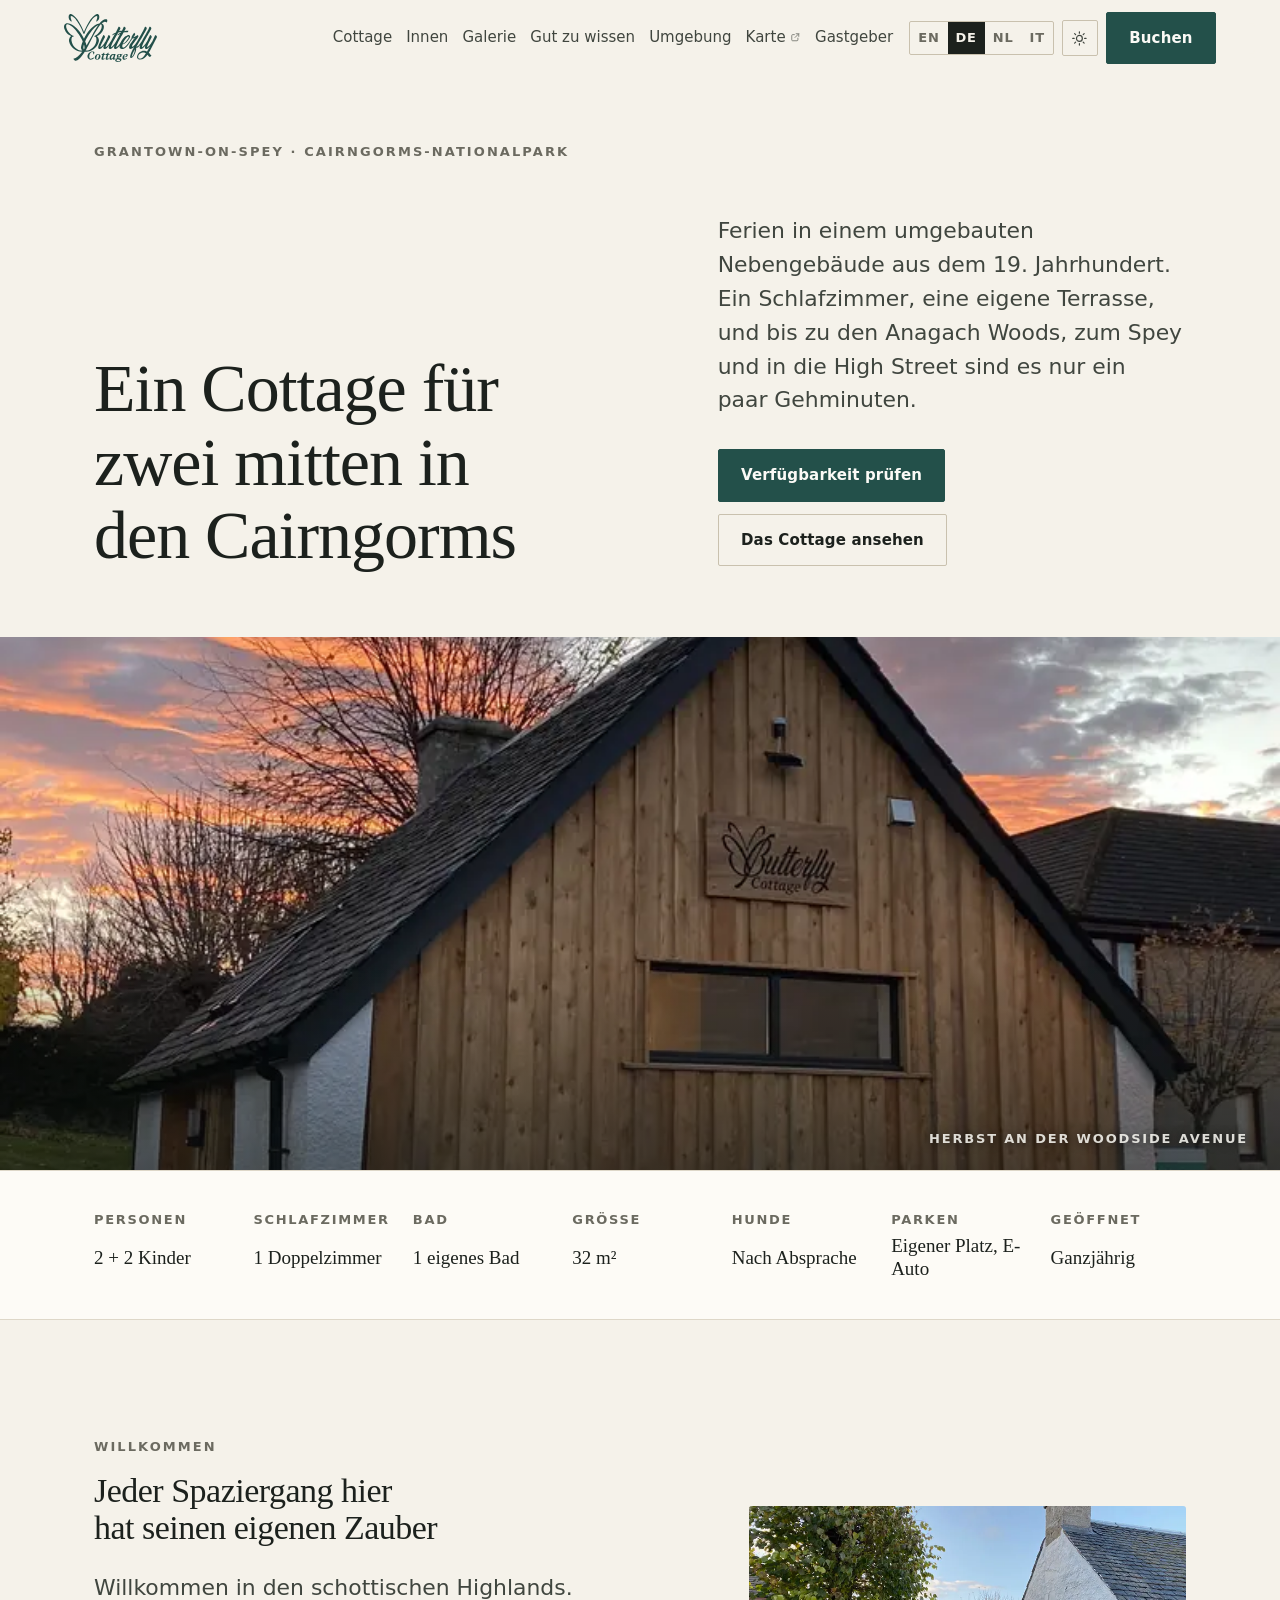
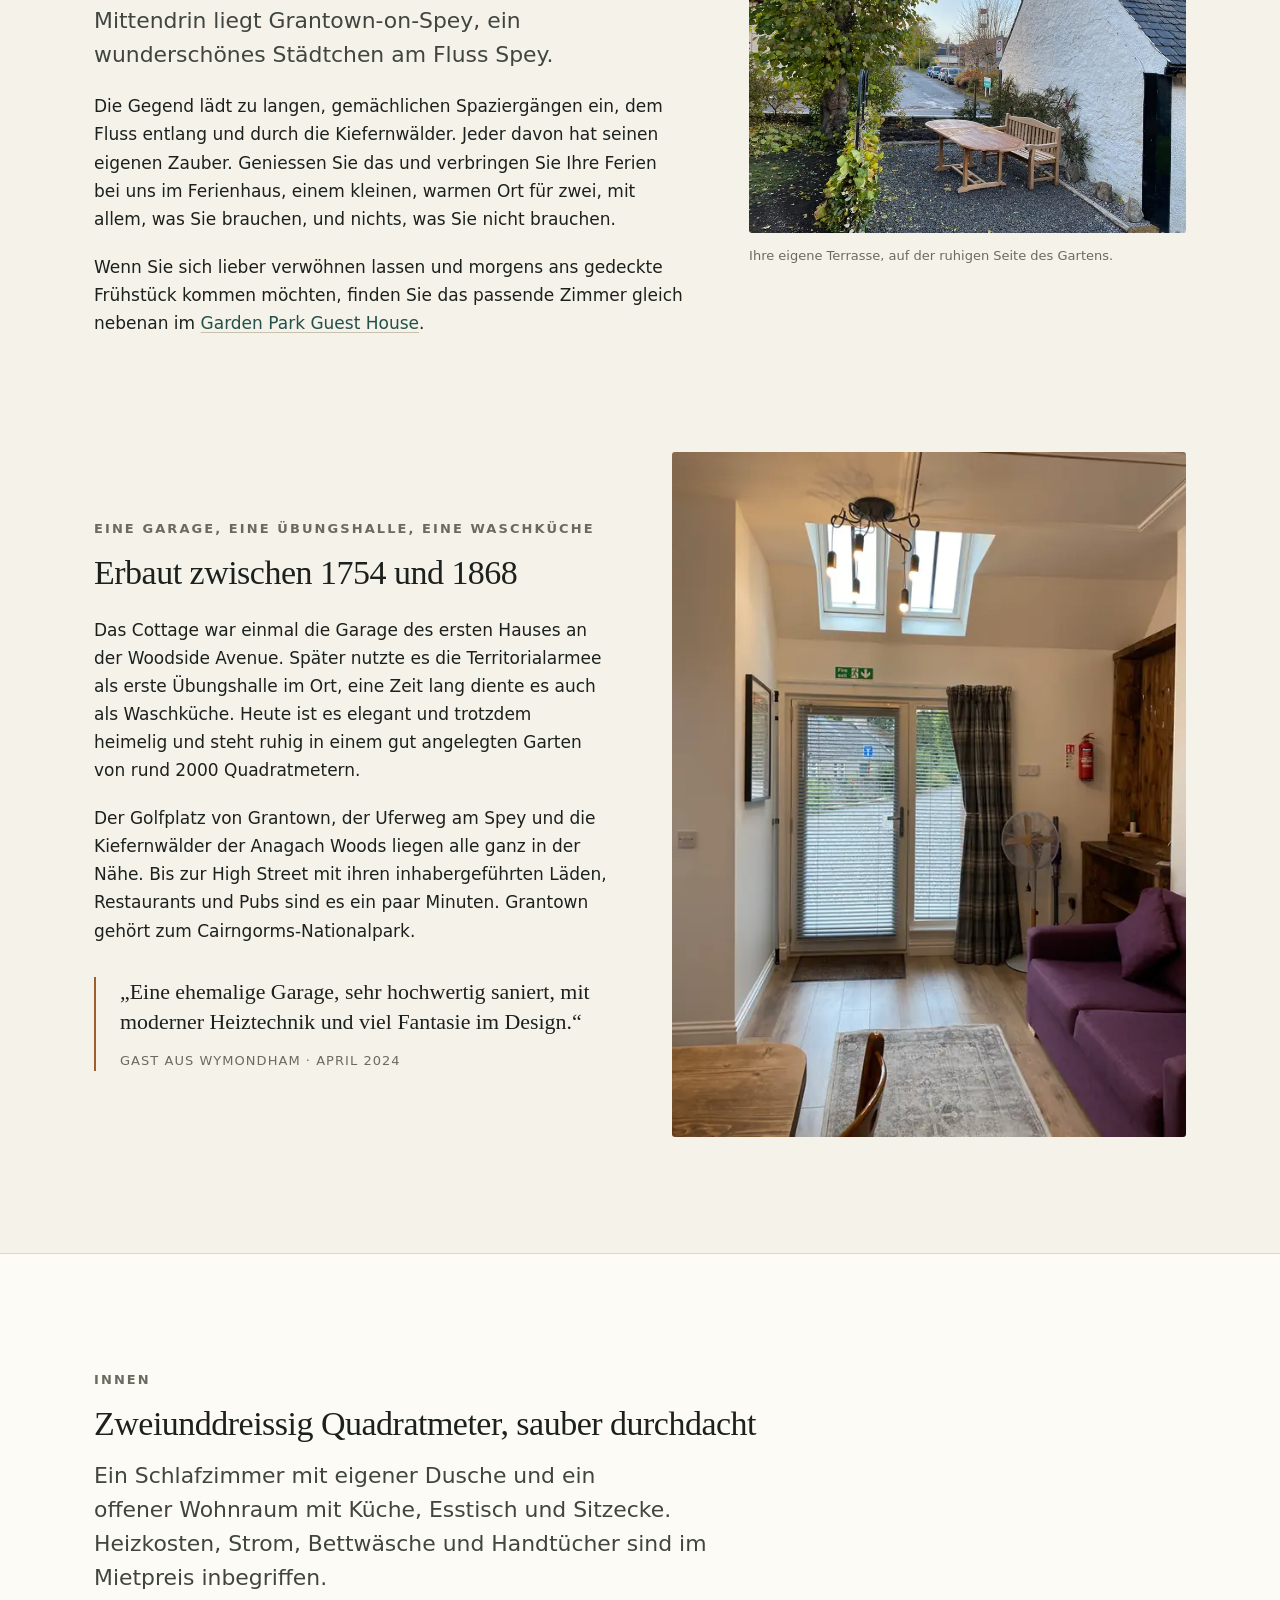
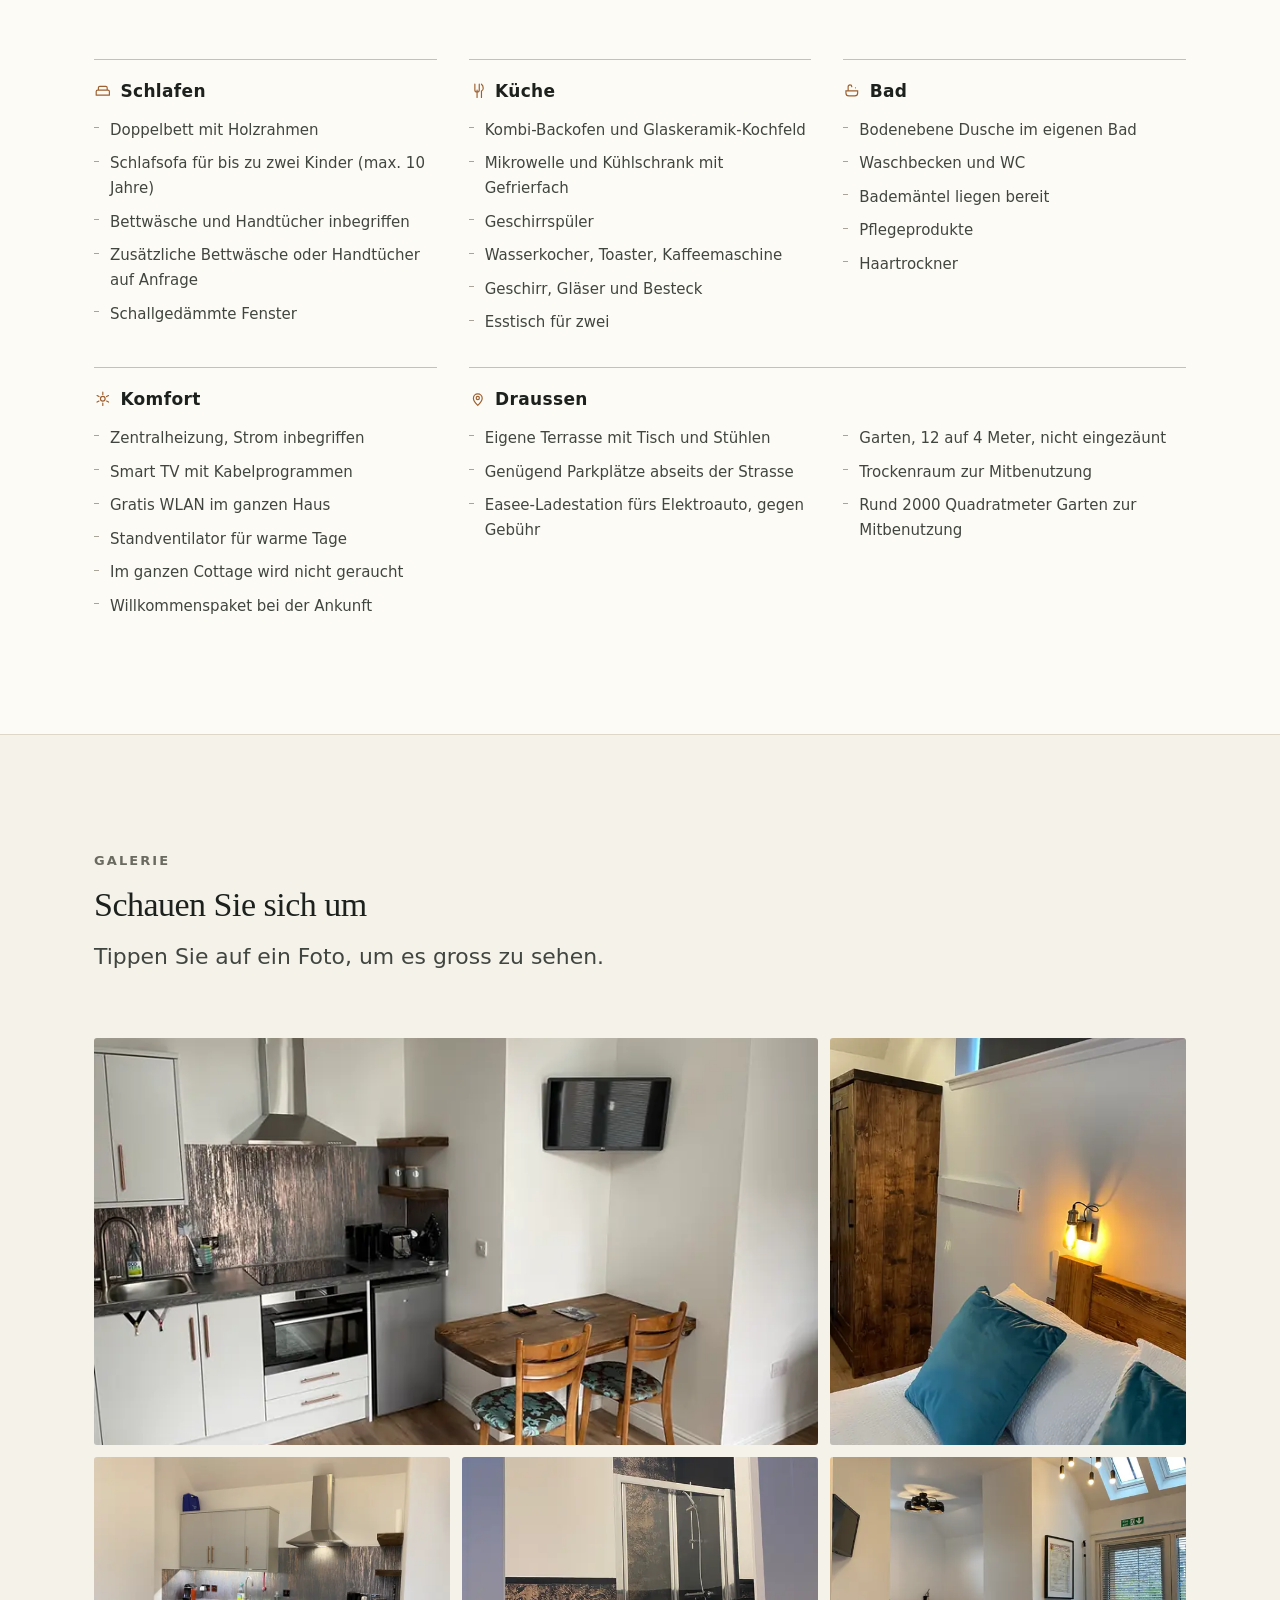
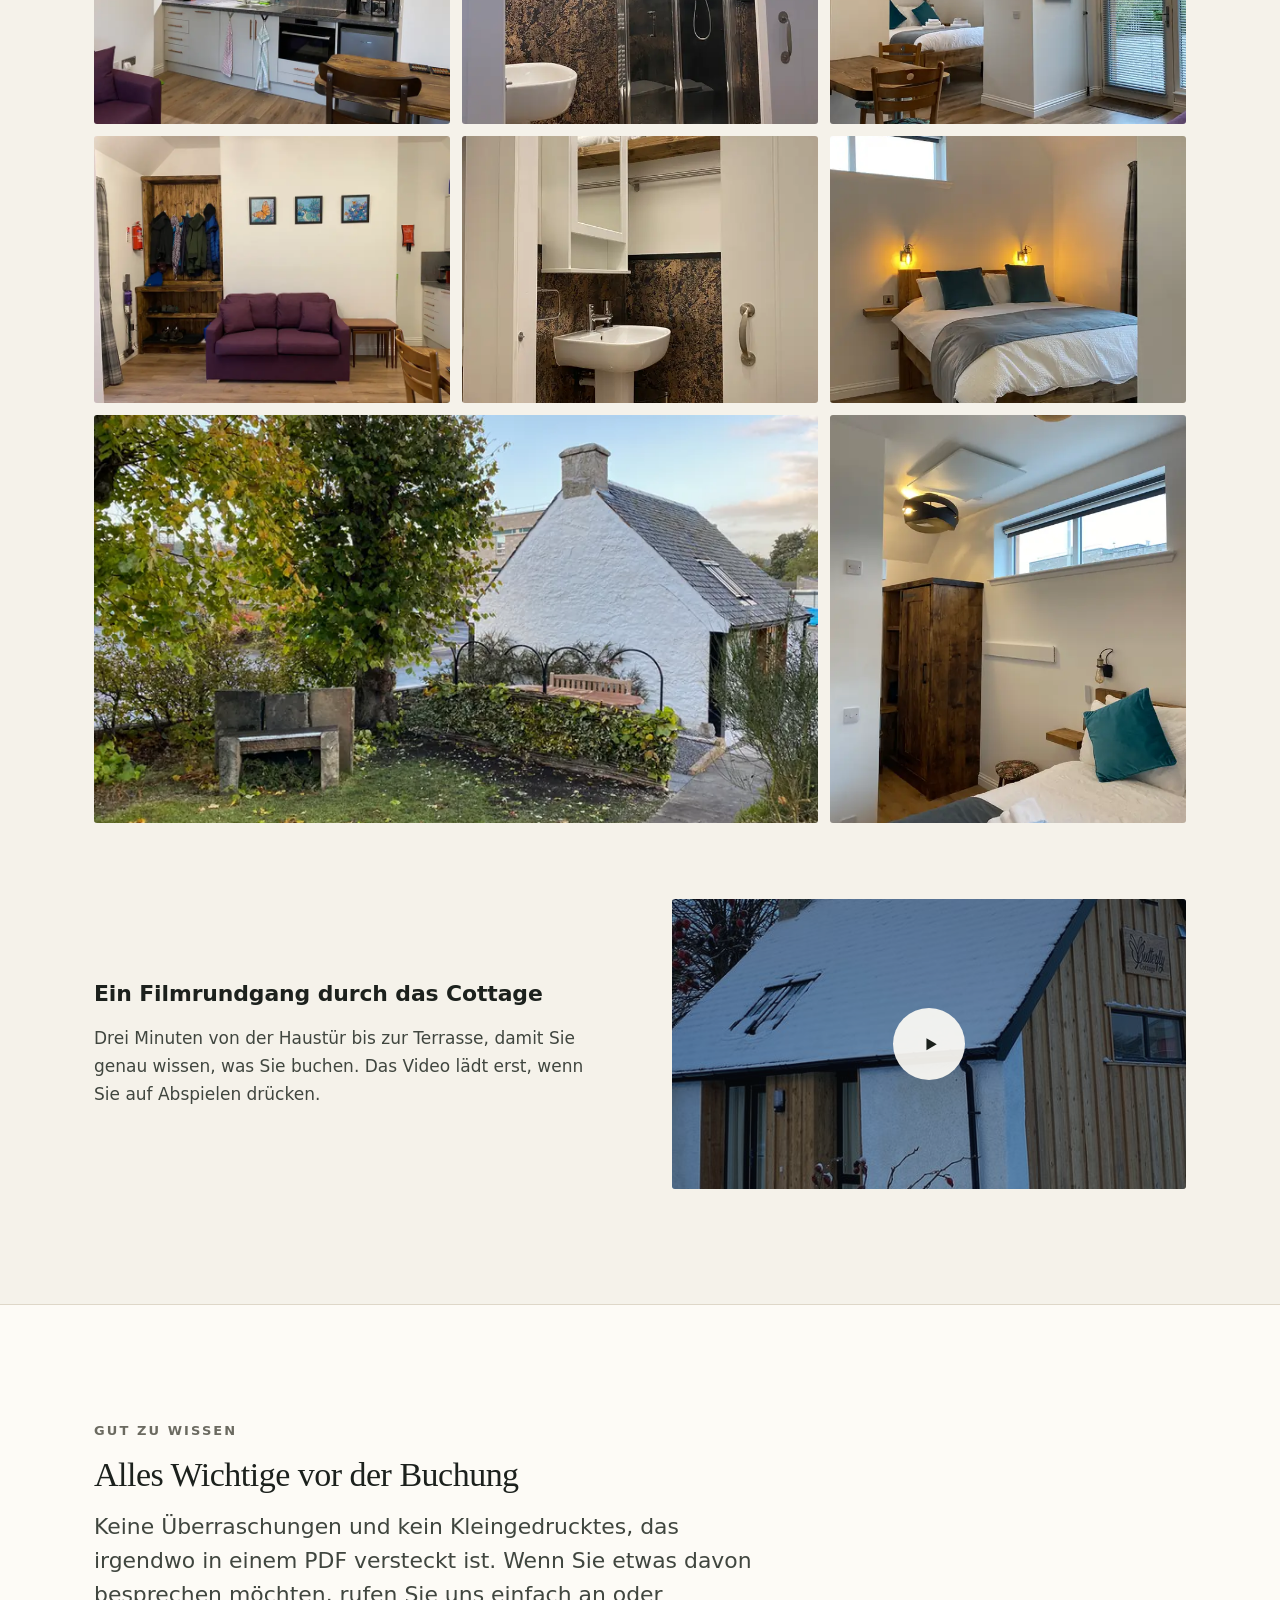
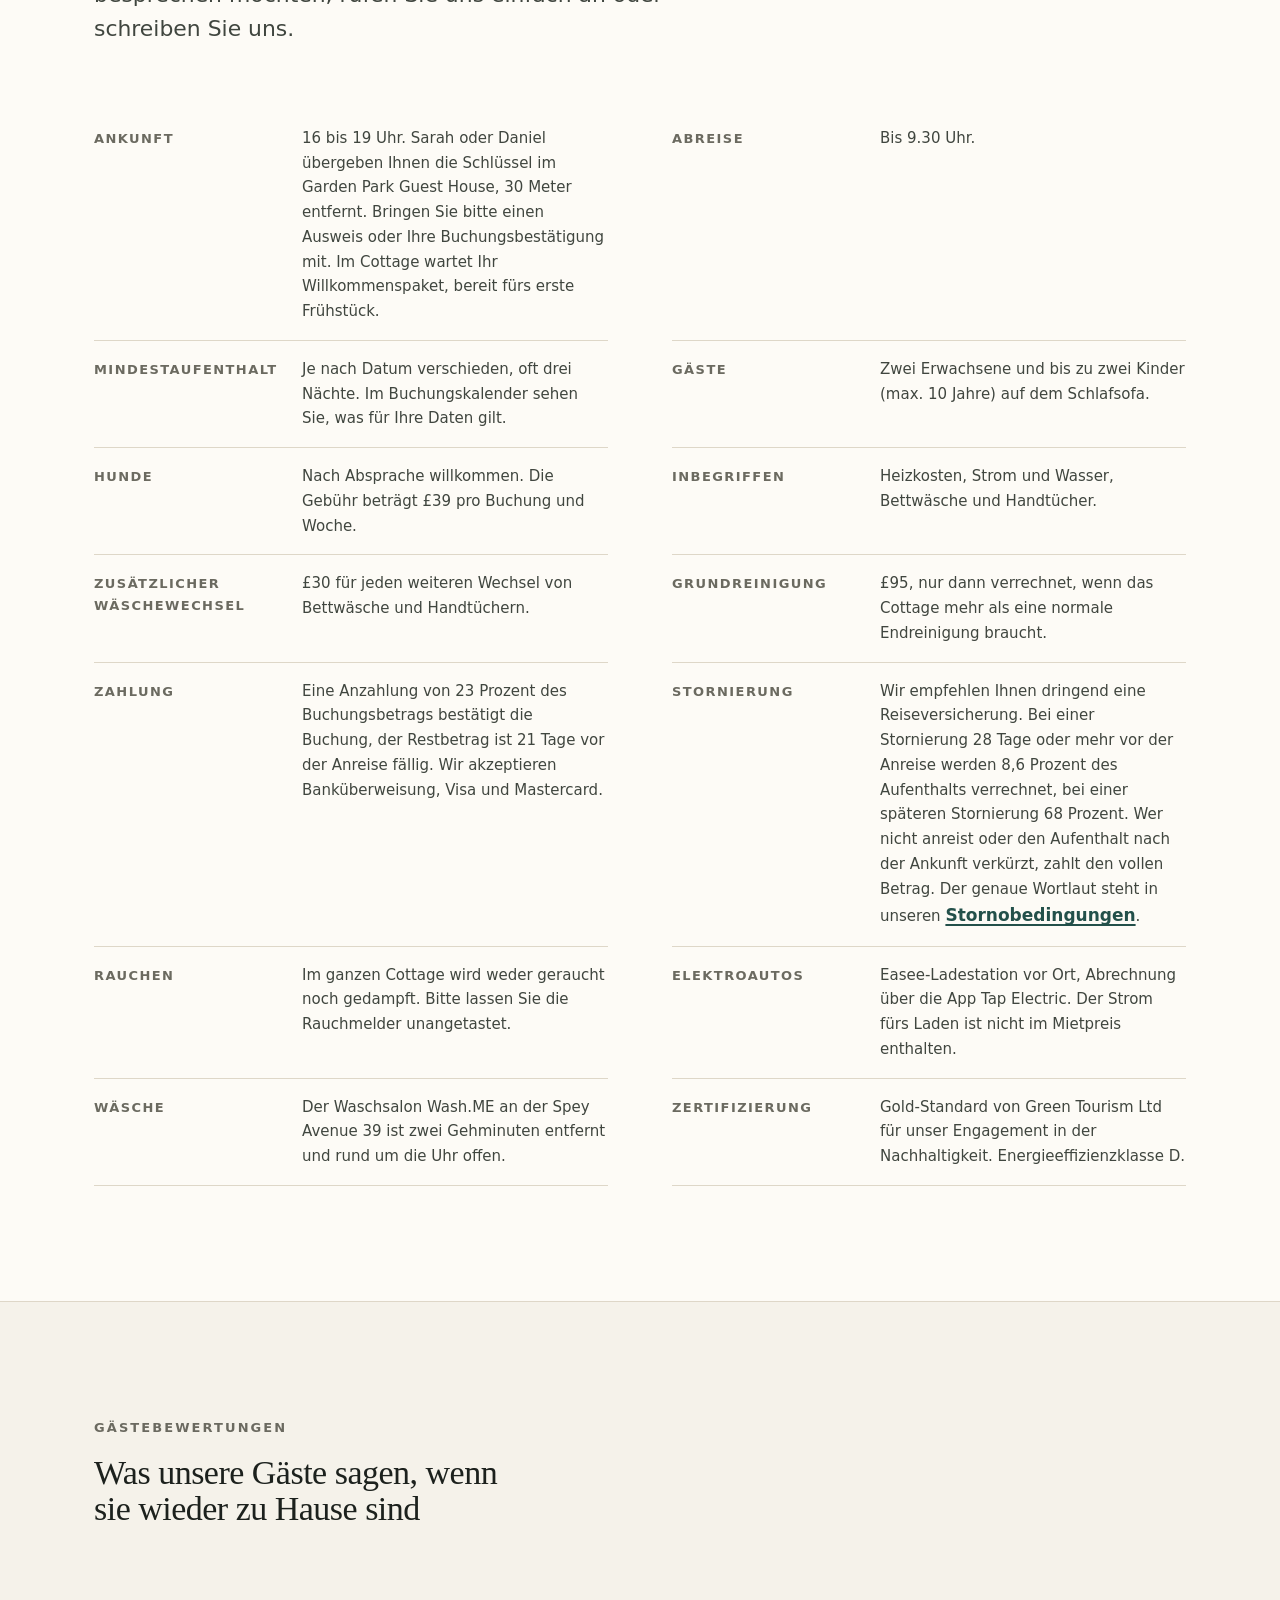
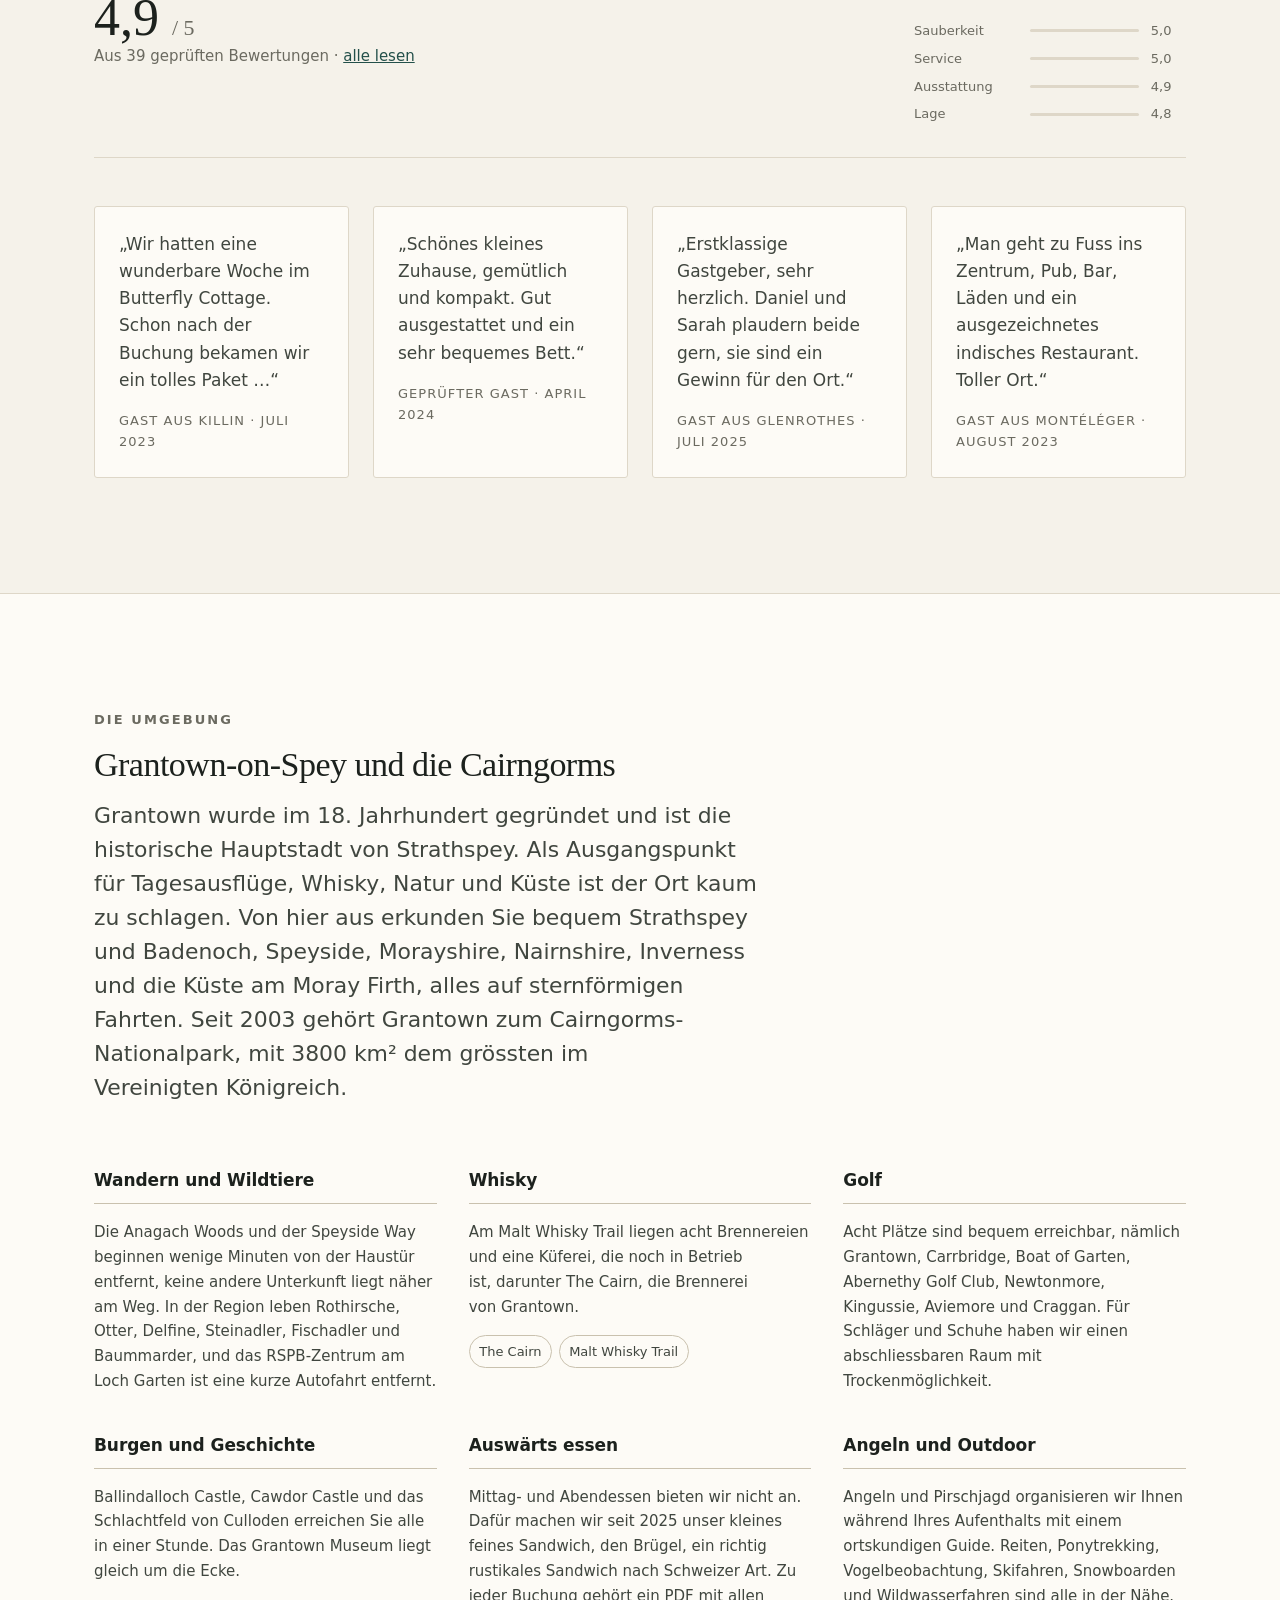
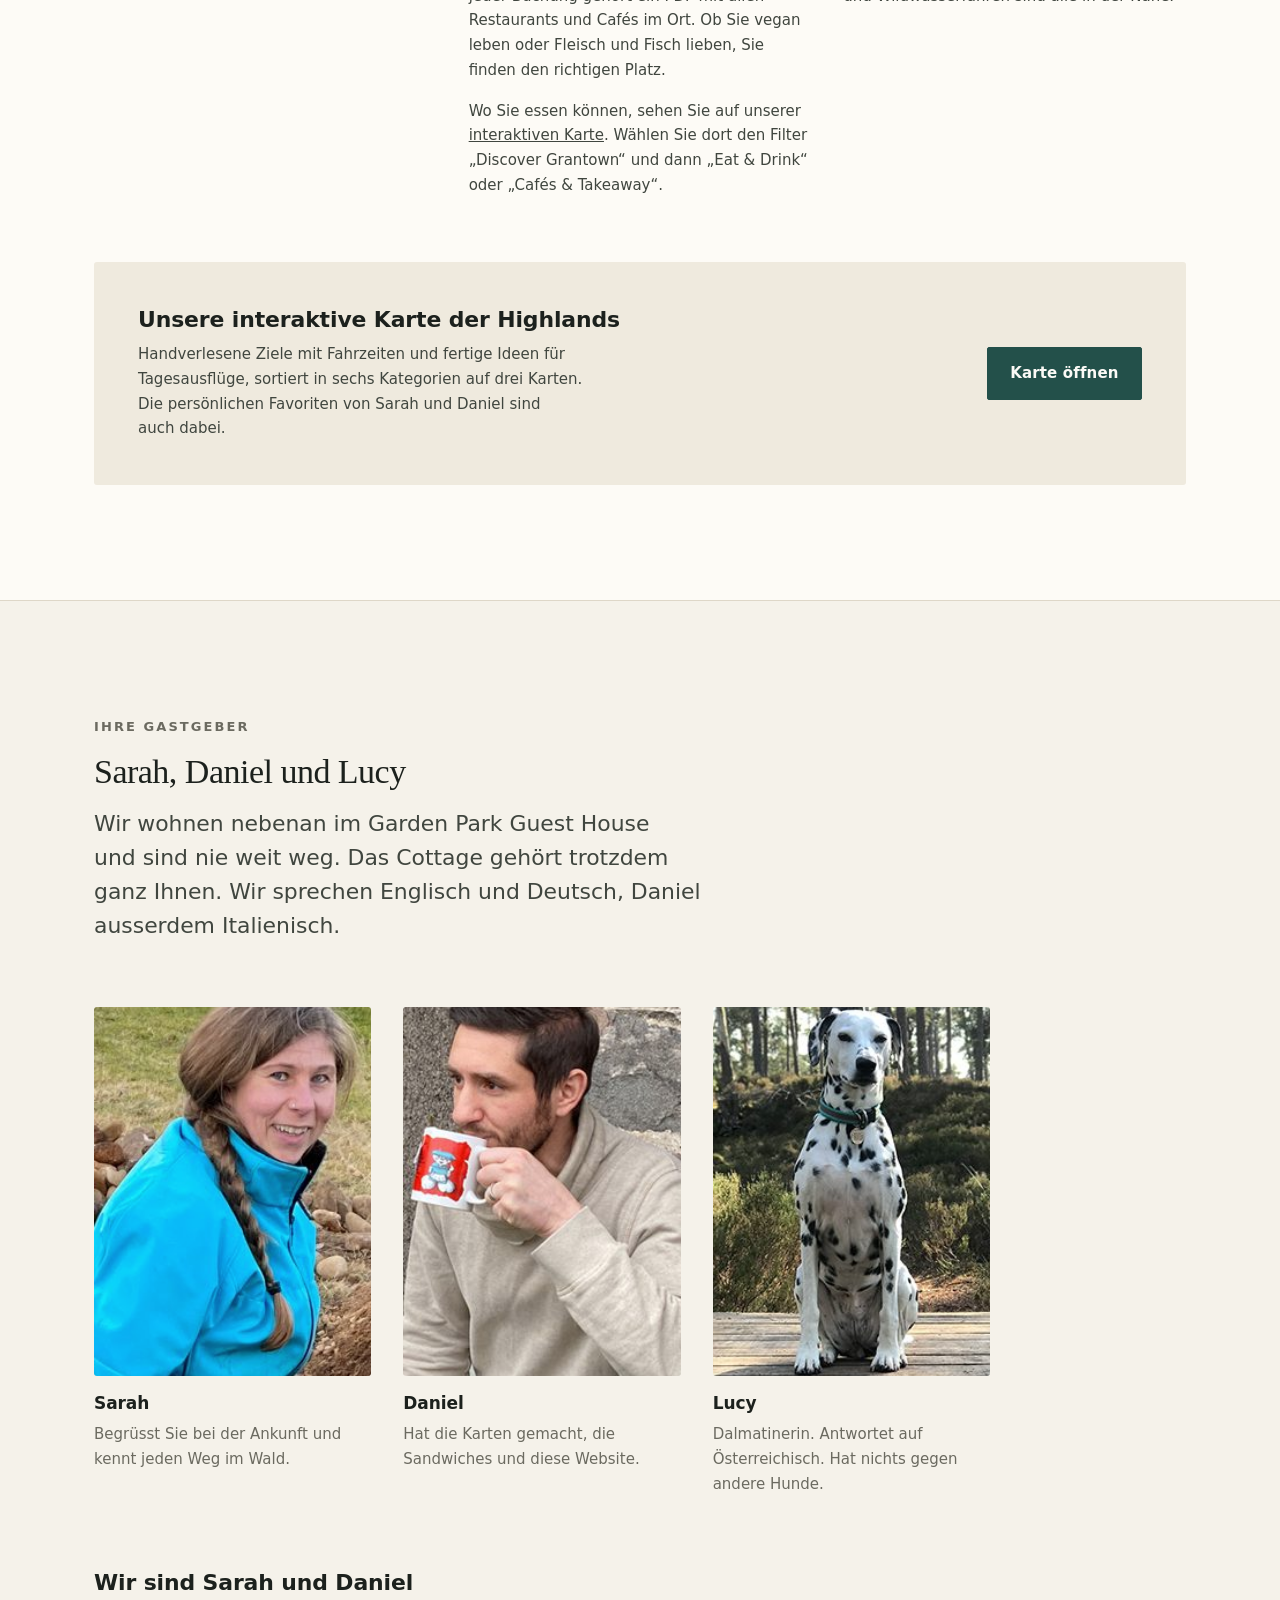
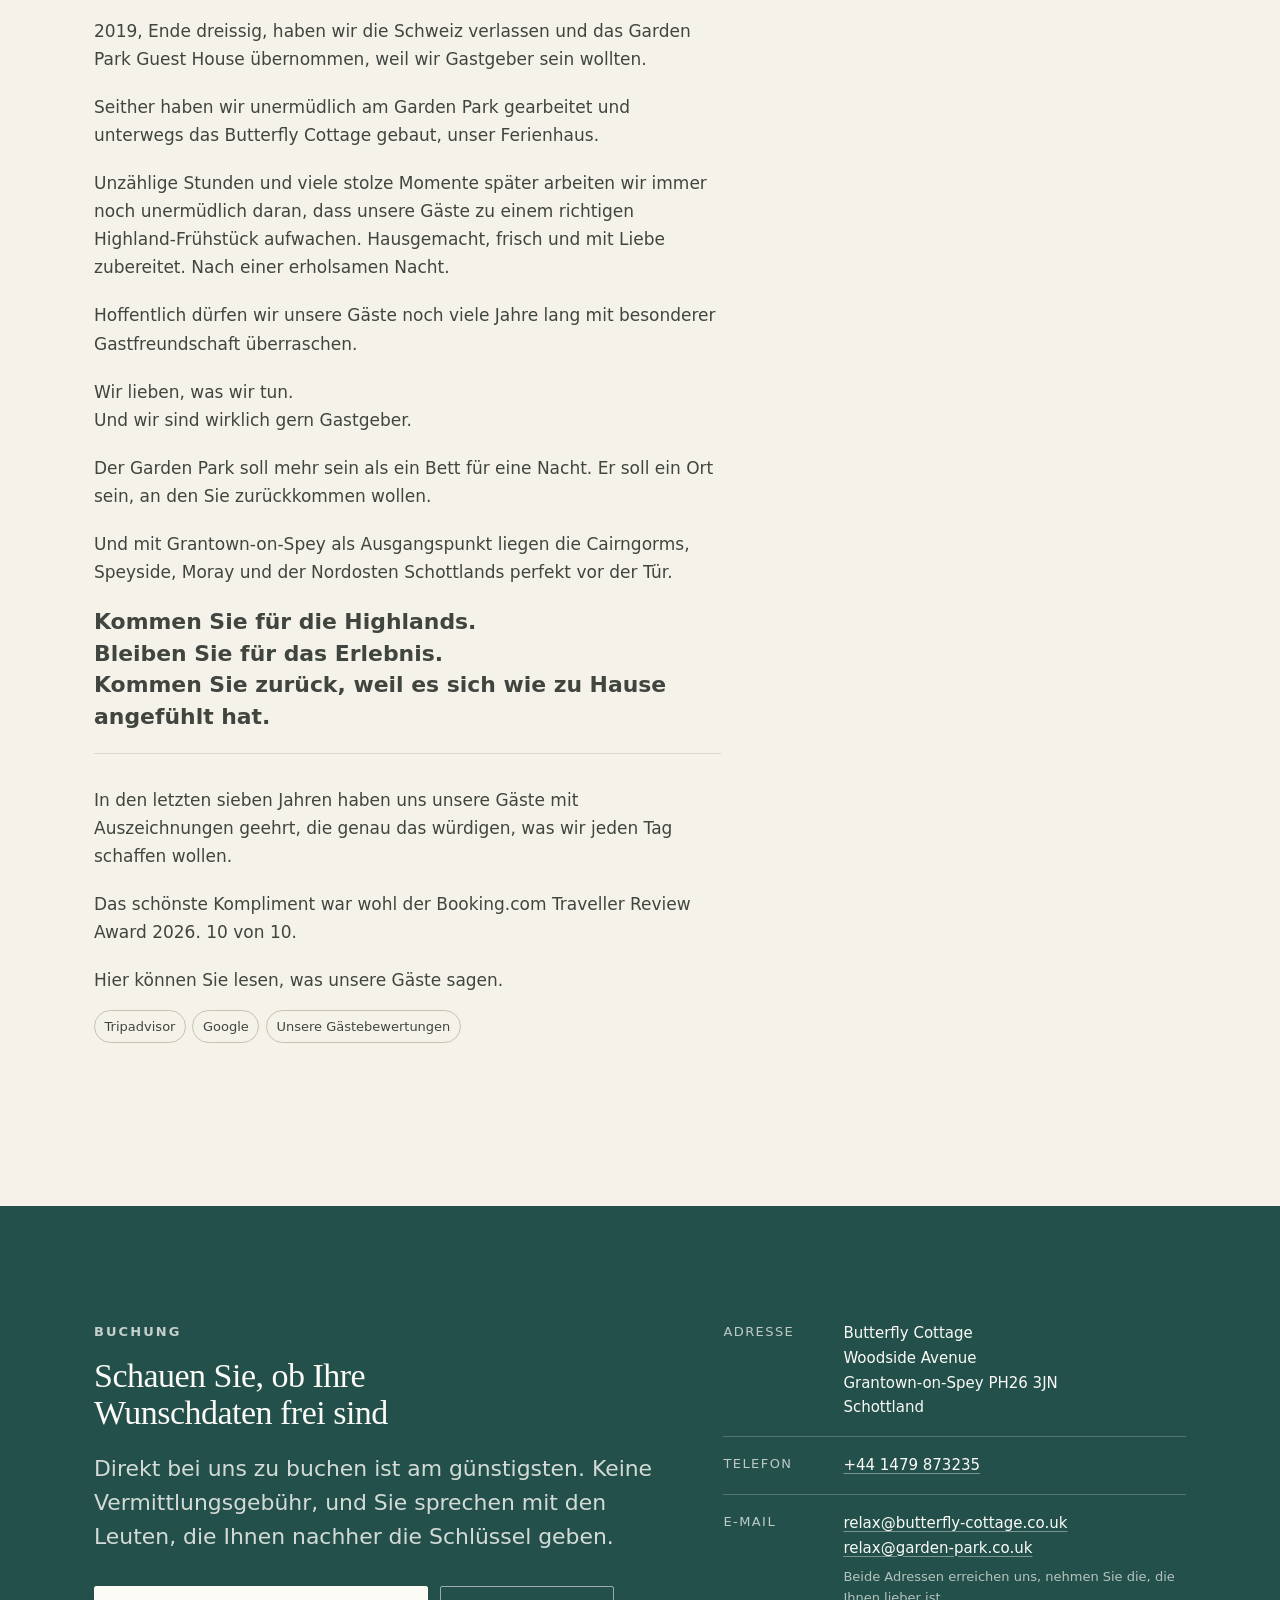
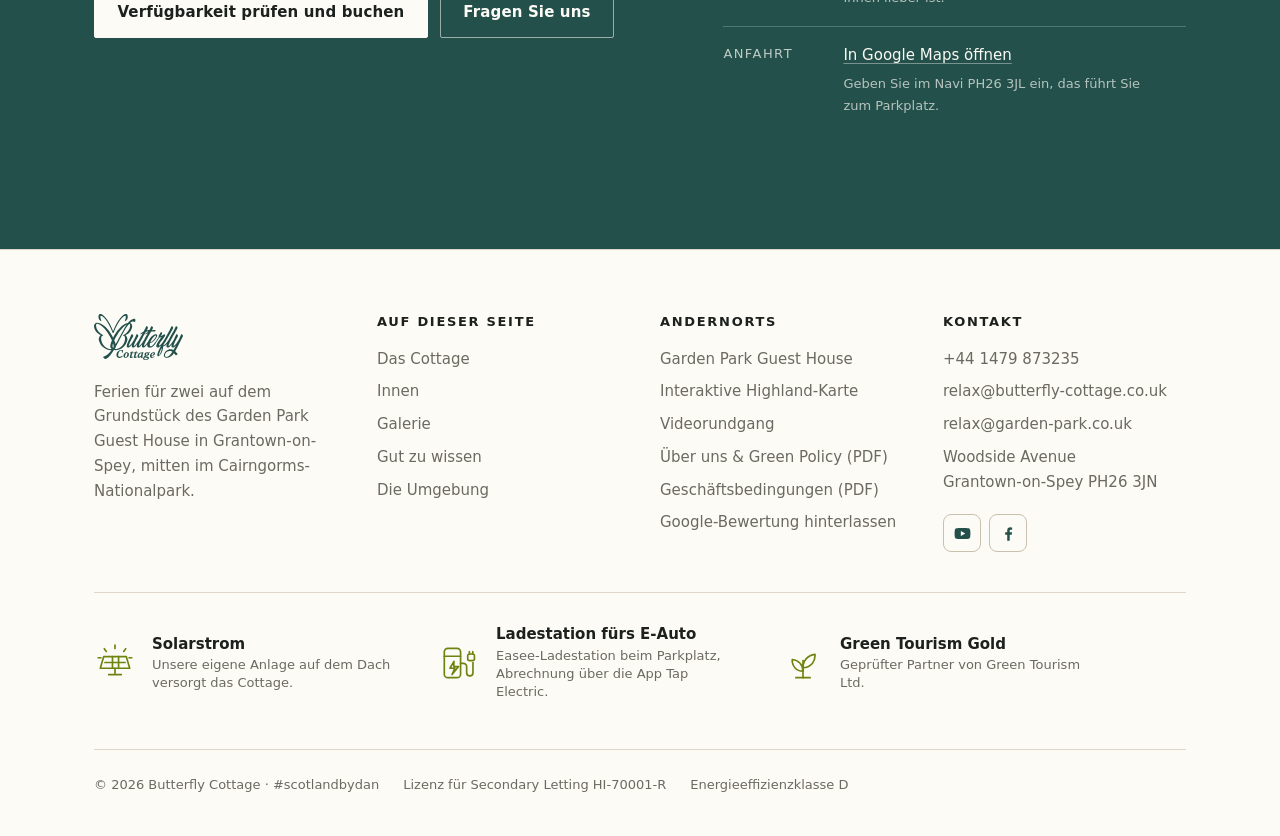
==== commit 121c6bda: "Pre-launch pass: guideline fixes, sitemap and robots.txt Six items from the interface guidelines wer" ====
--- a/de/index.html
+++ b/de/index.html
@@ -189,7 +189,7 @@
             <li><span class="facts__k">Personen</span><span class="facts__v">2 + 2 Kinder</span></li>
             <li><span class="facts__k">Schlafzimmer</span><span class="facts__v">1 Doppelzimmer</span></li>
             <li><span class="facts__k">Bad</span><span class="facts__v">1 eigenes Bad</span></li>
-            <li><span class="facts__k">Grösse</span><span class="facts__v">32 m²</span></li>
+            <li><span class="facts__k">Grösse</span><span class="facts__v">32&nbsp;m²</span></li>
             <li><span class="facts__k">Hunde</span><span class="facts__v">Nach Absprache</span></li>
             <li><span class="facts__k">Parken</span><span class="facts__v">Eigener Platz, E-Auto</span></li>
             <li><span class="facts__k">Geöffnet</span><span class="facts__v">Ganzjährig</span></li>
@@ -347,7 +347,7 @@
               </h3>
               <ul>
                 <li>Eigene Terrasse mit Tisch und Stühlen</li>
-                <li>Garten, 12 auf 4 Meter, nicht eingezäunt</li>
+                <li>Garten, 12&nbsp;auf 4&nbsp;Meter, nicht eingezäunt</li>
                 <li>Genügend Parkplätze abseits der Strasse</li>
                 <li>Trockenraum zur Mitbenutzung</li>
                 <li>Easee-Ladestation fürs Elektroauto, gegen Gebühr</li>
@@ -465,7 +465,7 @@
           </div>
 
           <dl class="reveal">
-            <div class="know__row"><dt>Ankunft</dt><dd>16 bis 19 Uhr. Sarah oder Daniel übergeben Ihnen die Schlüssel im Garden Park Guest House, 30 Meter entfernt. Bringen Sie bitte einen Ausweis oder Ihre Buchungsbestätigung mit. Im Cottage wartet Ihr Willkommenspaket, bereit fürs erste Frühstück.</dd></div>
+            <div class="know__row"><dt>Ankunft</dt><dd>16 bis 19 Uhr. Sarah oder Daniel übergeben Ihnen die Schlüssel im Garden Park Guest House, 30&nbsp;Meter entfernt. Bringen Sie bitte einen Ausweis oder Ihre Buchungsbestätigung mit. Im Cottage wartet Ihr Willkommenspaket, bereit fürs erste Frühstück.</dd></div>
             <div class="know__row"><dt>Abreise</dt><dd>Bis 9.30 Uhr.</dd></div>
             <div class="know__row"><dt>Mindestaufenthalt</dt><dd>Je nach Datum verschieden, oft drei Nächte. Im Buchungskalender sehen Sie, was für Ihre Daten gilt.</dd></div>
             <div class="know__row"><dt>Gäste</dt><dd>Zwei Erwachsene und bis zu zwei Kinder (max. 10 Jahre) auf dem Schlafsofa.</dd></div>
@@ -540,7 +540,7 @@
               Ort kaum zu schlagen. Von hier aus erkunden Sie bequem Strathspey und Badenoch,
               Speyside, Morayshire, Nairnshire, Inverness und die Küste am Moray Firth, alles auf
               sternförmigen Fahrten. Seit 2003 gehört Grantown zum Cairngorms-Nationalpark, mit
-              3800 km² dem grössten im Vereinigten Königreich.
+              3800&nbsp;km² dem grössten im Vereinigten Königreich.
             </p>
           </div>
 
--- a/assets/site.css
+++ b/assets/site.css
@@ -42,6 +42,7 @@
 
 :root,
 [data-theme='light'] {
+  color-scheme: light;
   --bg: #f5f2ea;
   --surface: #fdfbf6;
   --surface-2: #efeade;
@@ -64,6 +65,7 @@
 }
 
 [data-theme='dark'] {
+  color-scheme: dark;
   --bg: #141816;
   --surface: #1b201d;
   --surface-2: #232a26;
@@ -119,10 +121,12 @@
 }
 a {
   color: inherit;
+  touch-action: manipulation;
 }
 button {
   font: inherit;
   color: inherit;
+  touch-action: manipulation;
 }
 :focus-visible {
   outline: 2px solid var(--primary);
@@ -203,6 +207,13 @@
   max-width: var(--page);
   margin-inline: auto;
   padding-inline: var(--gutter);
+}
+/* Notch and rounded corners in landscape: only ever adds padding. */
+@supports (padding: max(0px)) {
+  .wrap {
+    padding-left: max(var(--gutter), env(safe-area-inset-left));
+    padding-right: max(var(--gutter), env(safe-area-inset-right));
+  }
 }
 section {
   padding-block: var(--section-y);
@@ -257,8 +268,8 @@
 /* Official Butterfly Cottage wordmark, drawn as a mask so it inherits colour */
 .brand__logo {
   display: block;
-  width: 11.55rem;
-  height: 2.585rem;
+  width: 13.5rem;
+  height: 3.021rem;
   flex: none;
   background-color: var(--logo);
   -webkit-mask: url('logo.svg') no-repeat left center / contain;
@@ -270,14 +281,14 @@
 }
 @media (max-width: 560px) {
   .brand__logo {
-    width: 9.35rem;
-    height: 2.09rem;
+    width: 10.6rem;
+    height: 2.372rem;
   }
 }
 @media (max-width: 480px) {
   .brand__logo {
-    width: 7rem;
-    height: 1.567rem;
+    width: 8.2rem;
+    height: 1.835rem;
   }
 }
 .brand__name {
@@ -490,7 +501,9 @@
 .hero__aside {
   display: grid;
   align-content: end;
-  gap: var(--space-7);
+  /* --space-7 does not exist in the scale above, so this used to resolve to
+     "normal" and the buttons sat directly under the paragraph. */
+  gap: var(--space-8);
 }
 .hero__aside p {
   margin: 0;
@@ -761,6 +774,7 @@
   padding: clamp(1rem, 4vw, 3rem);
   background: rgb(12 16 14 / 0.94);
   backdrop-filter: blur(4px);
+  overscroll-behavior: contain;
 }
 .lightbox[open] {
   display: grid;
@@ -932,6 +946,7 @@
   border-bottom: 1px solid var(--line);
 }
 .score__big {
+  font-variant-numeric: tabular-nums;
   font-family: var(--font-display);
   font-size: var(--text-2xl);
   line-height: 1;
@@ -947,6 +962,7 @@
   margin-left: auto;
 }
 .score__bar {
+  font-variant-numeric: tabular-nums;
   display: grid;
   grid-template-columns: 6.5rem 1fr 2.2rem;
   gap: var(--space-3);
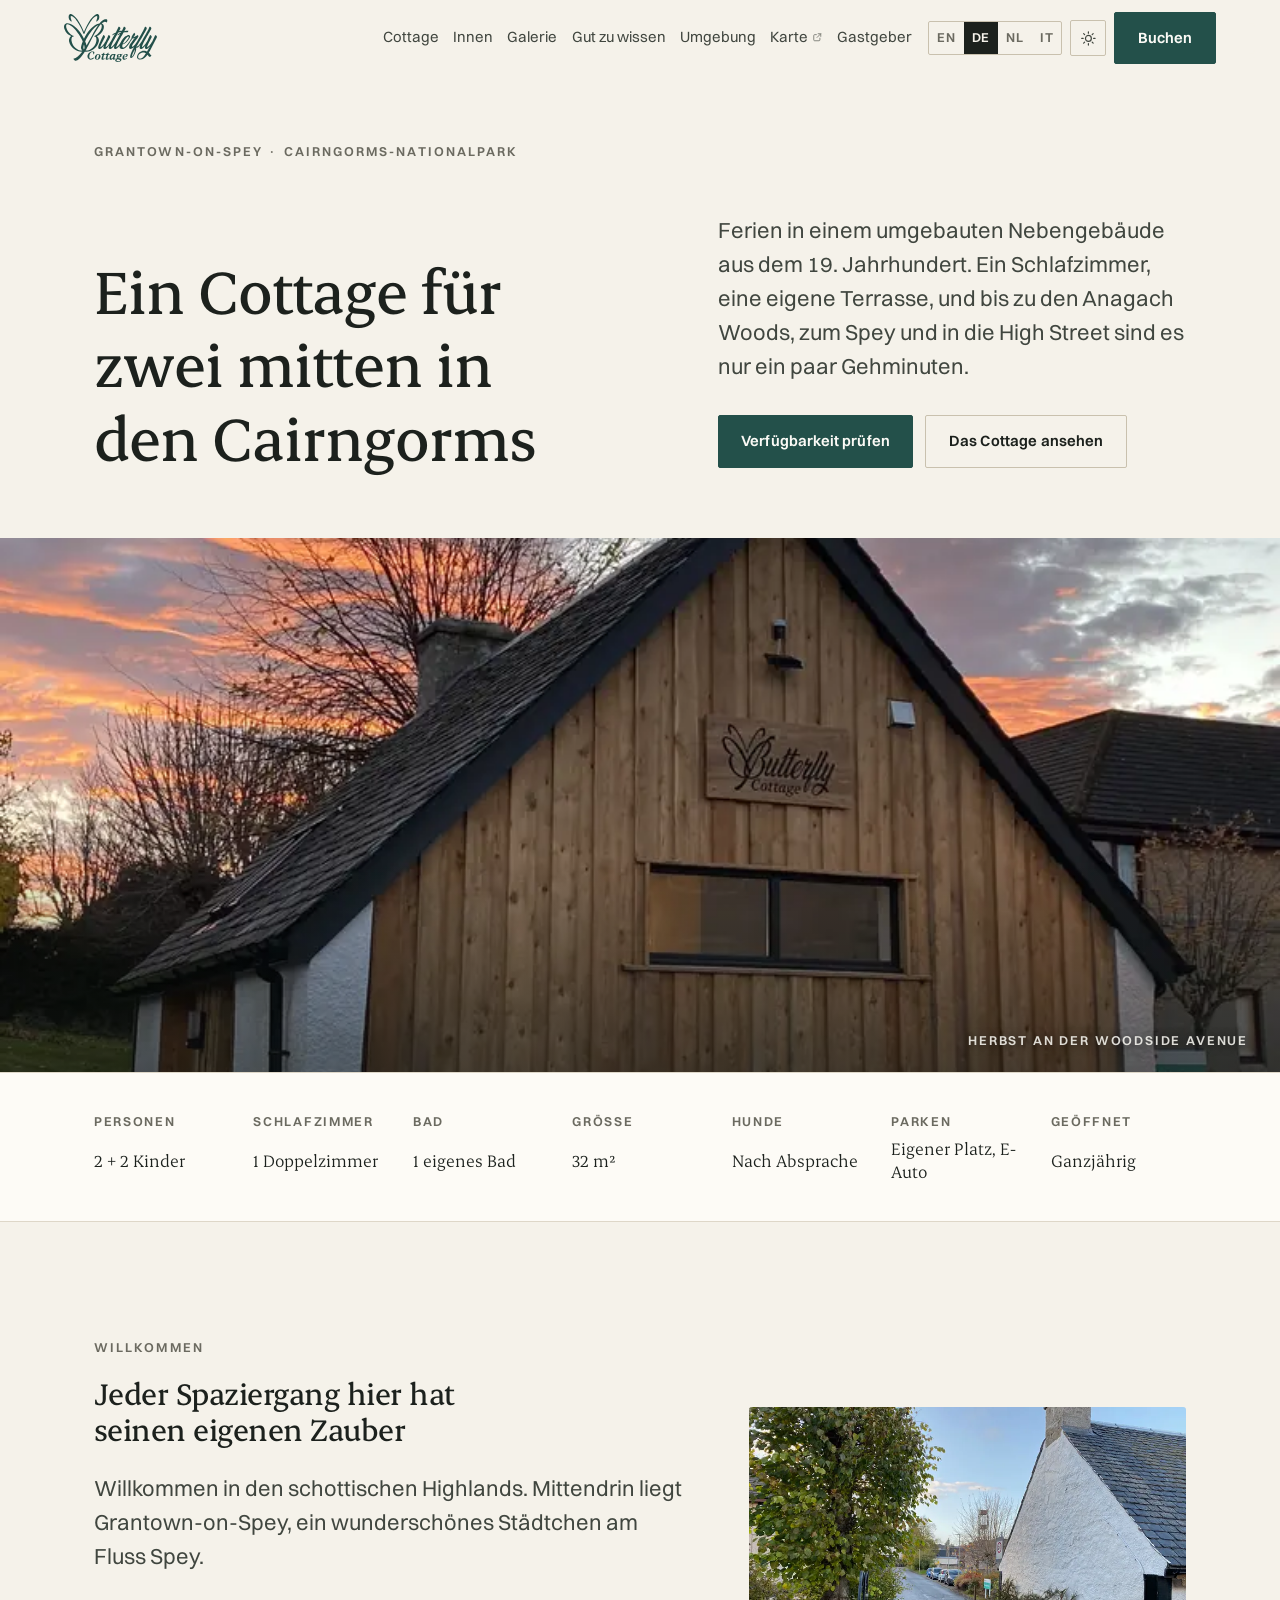
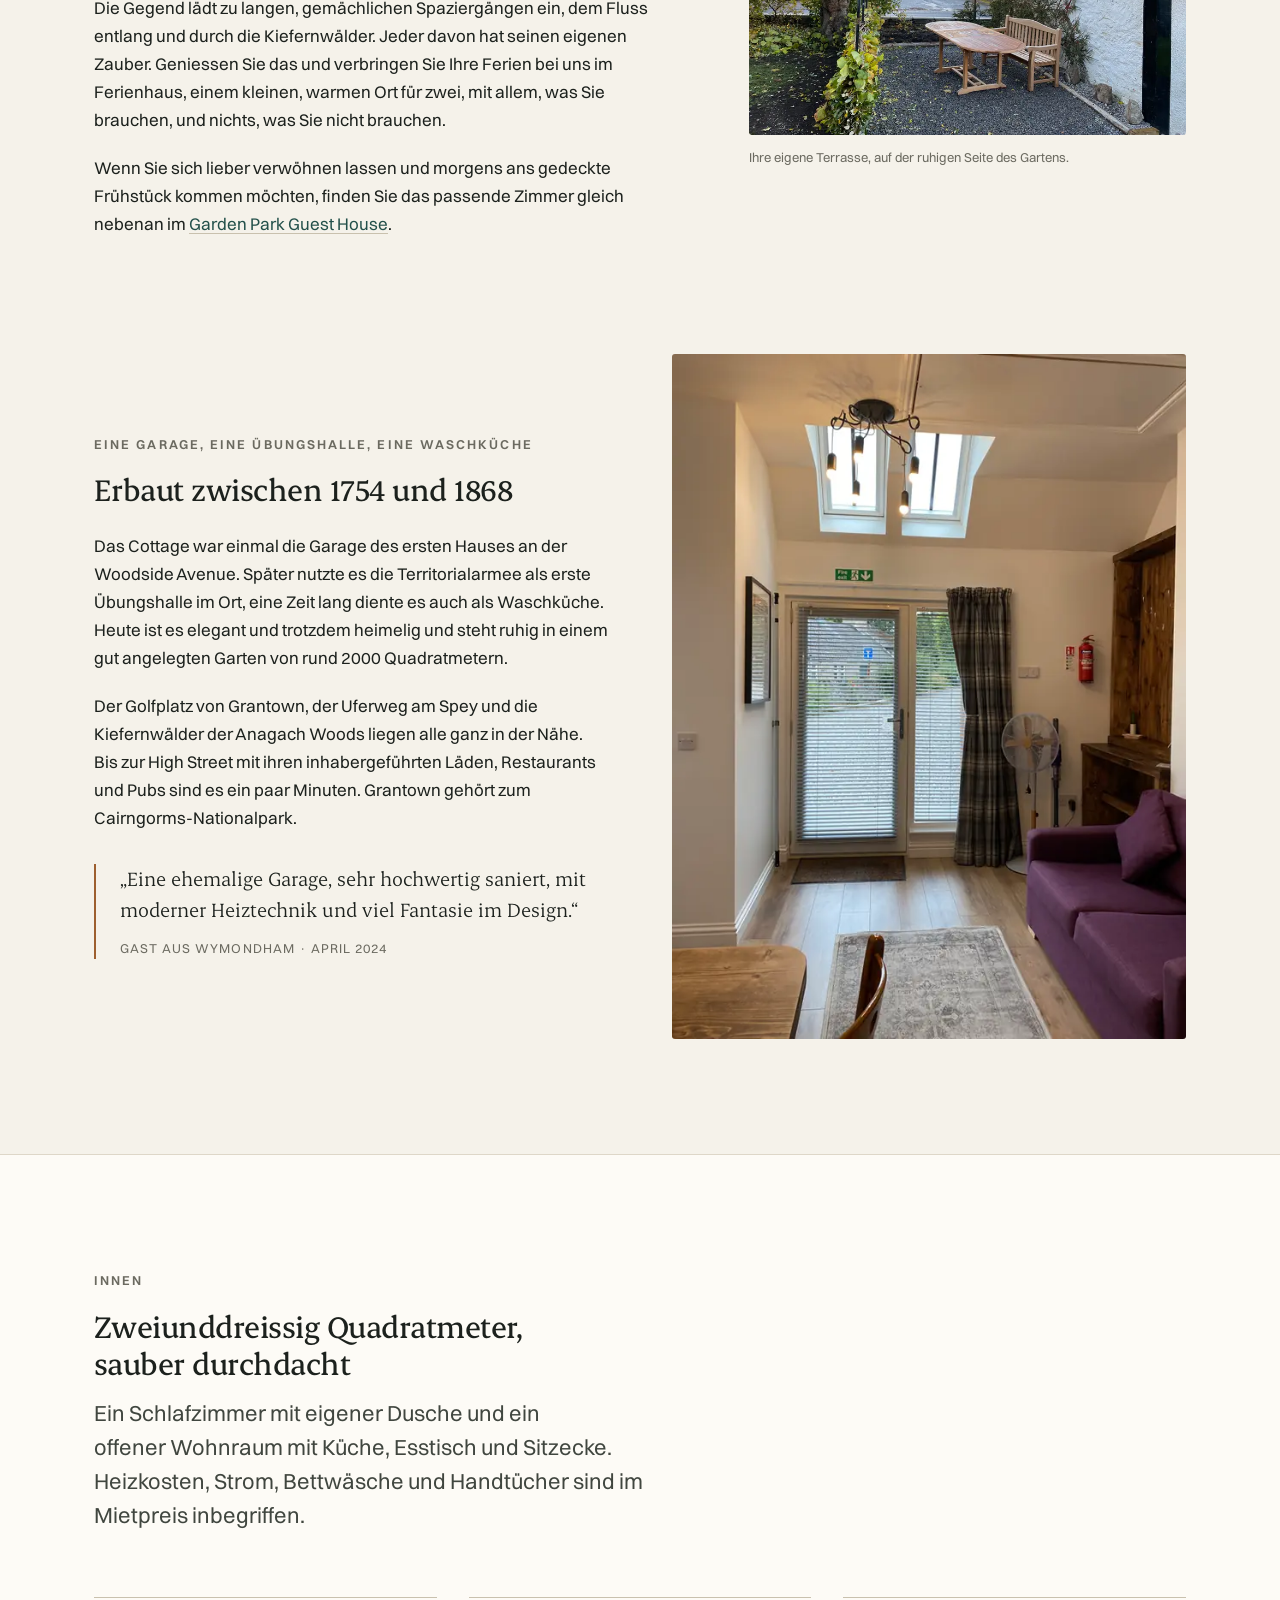
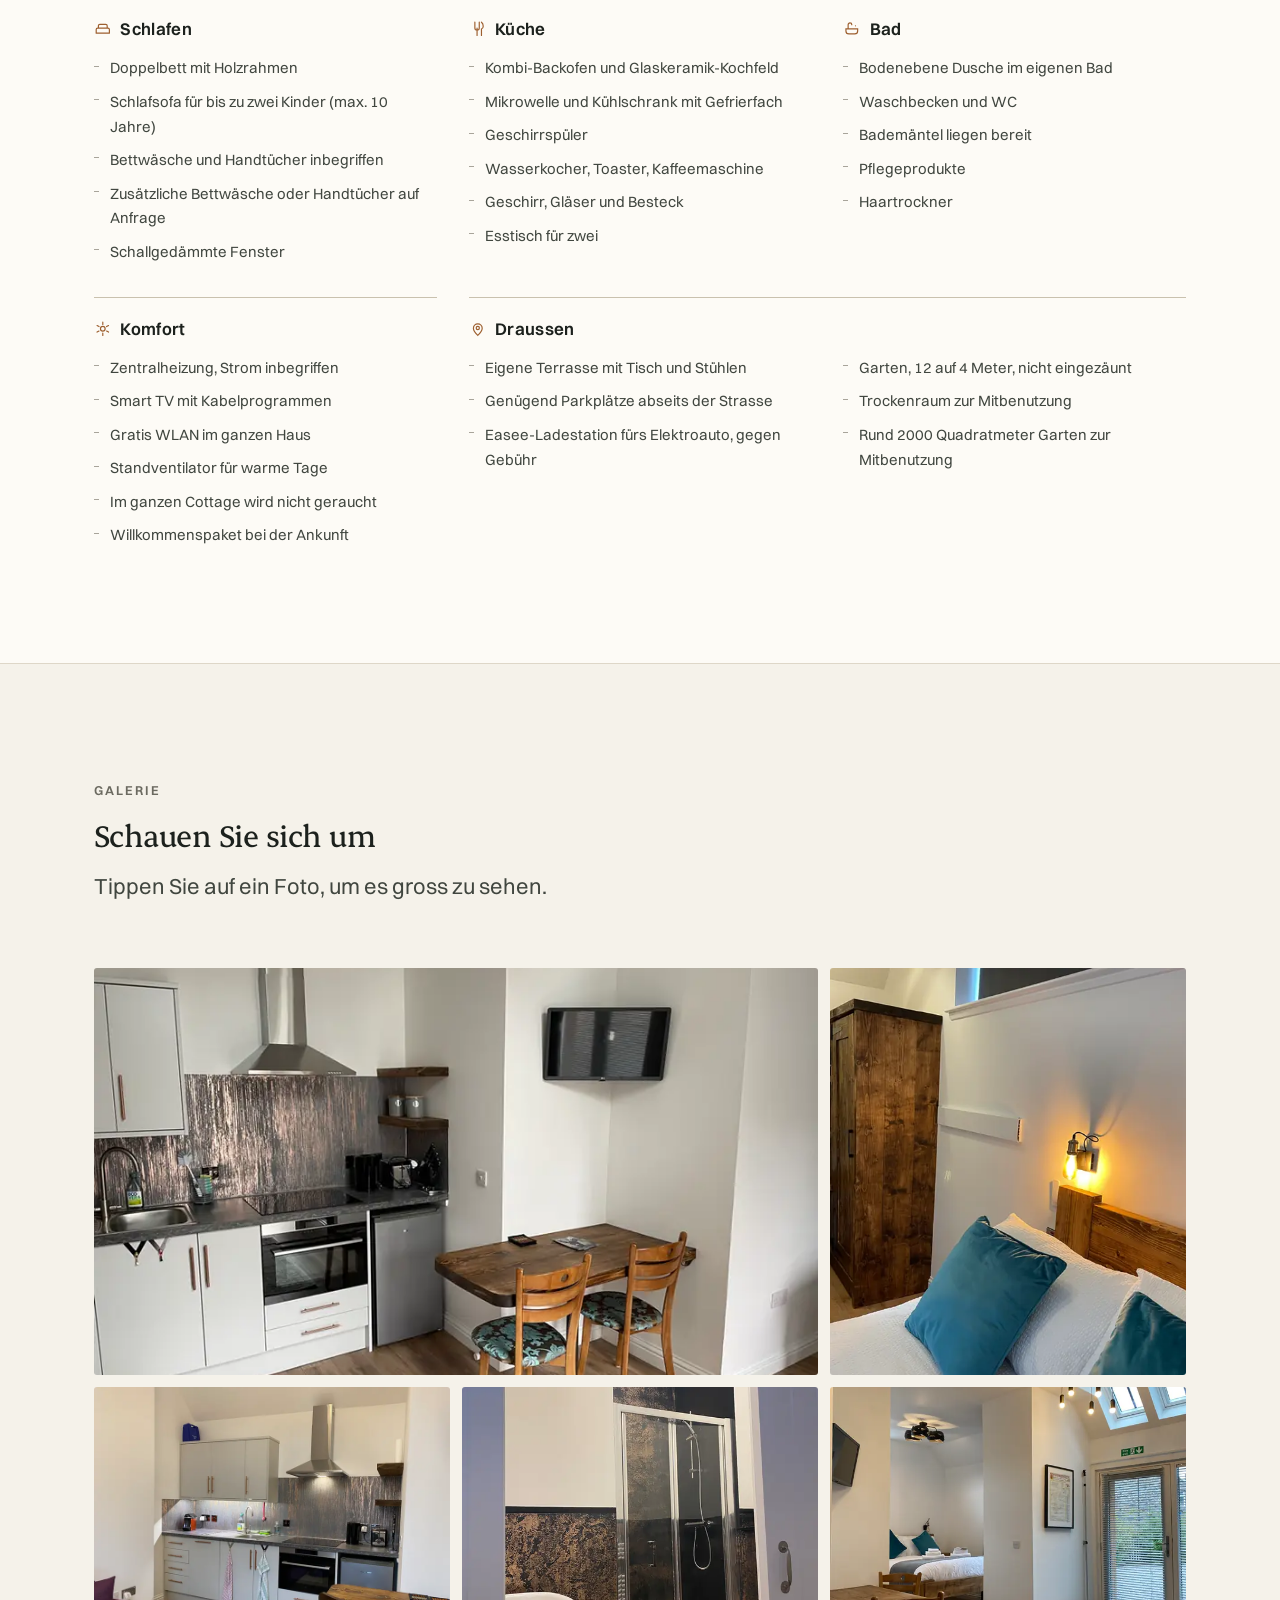
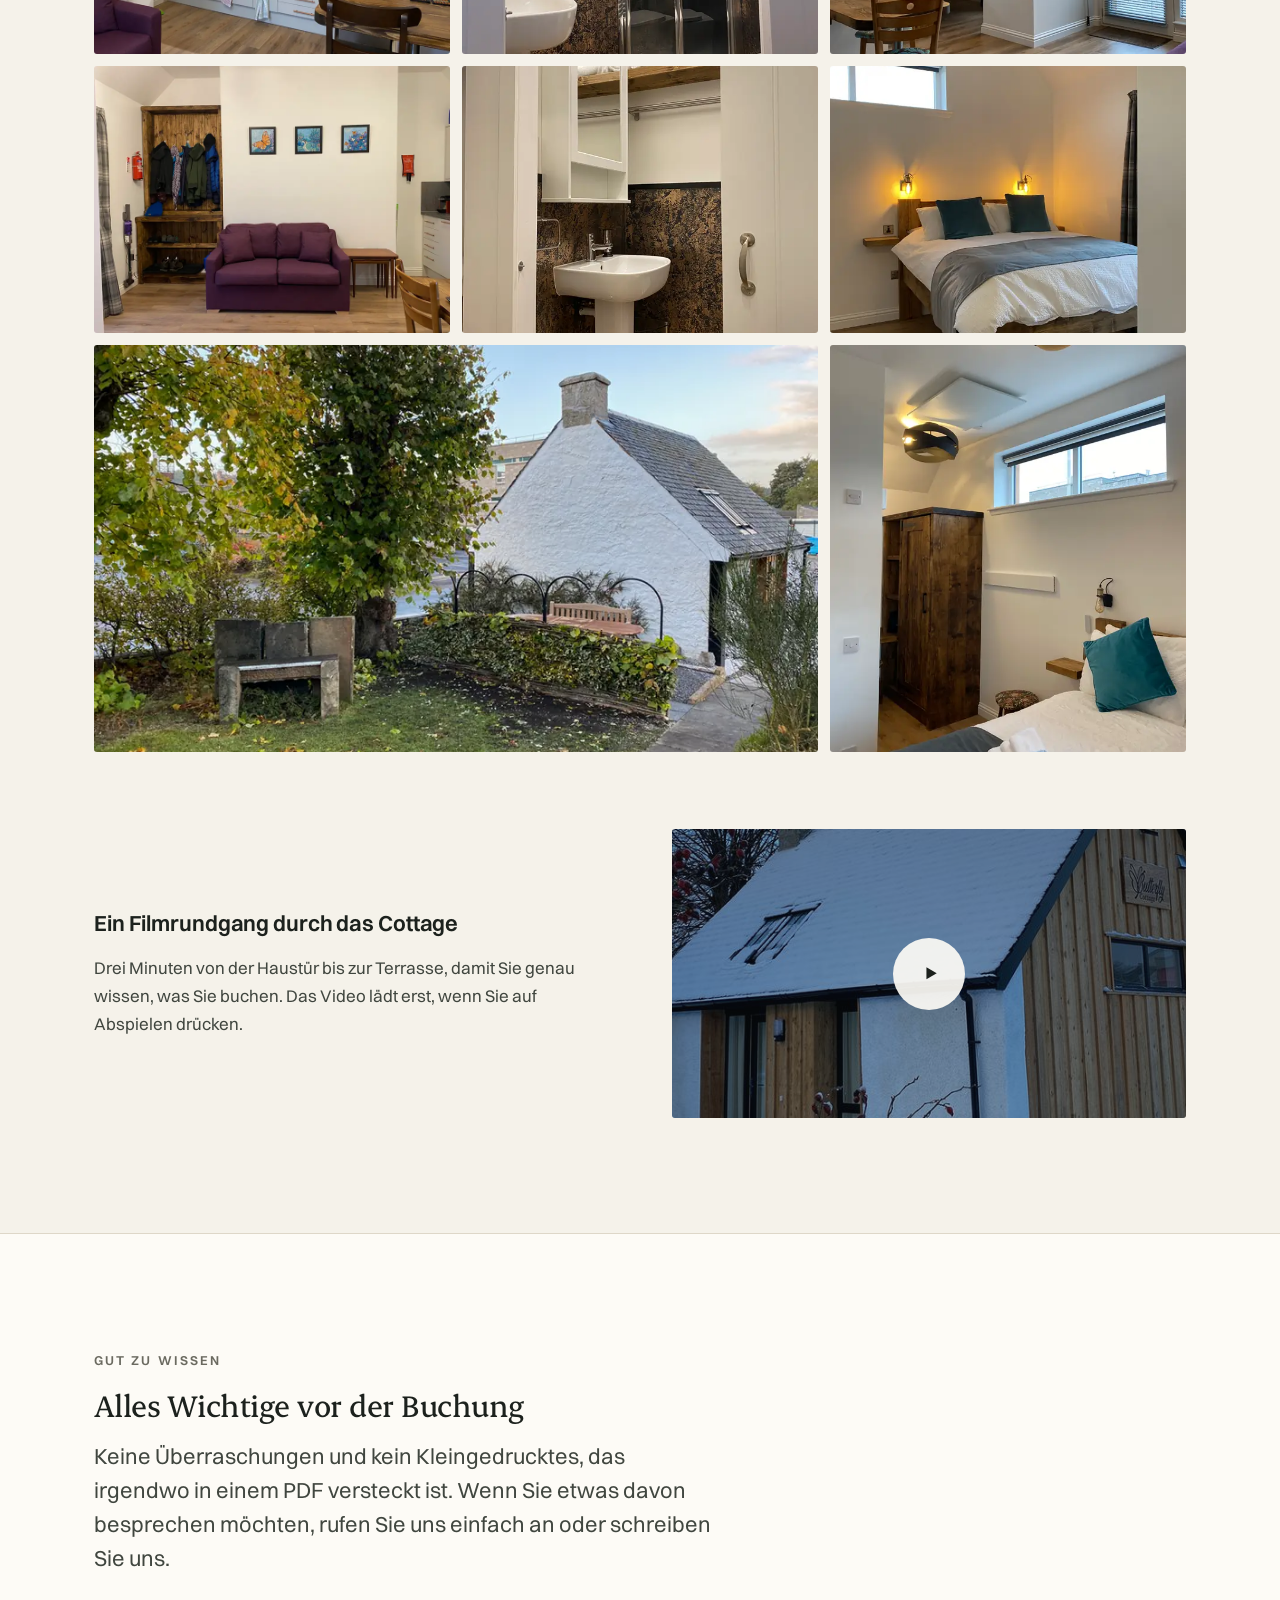
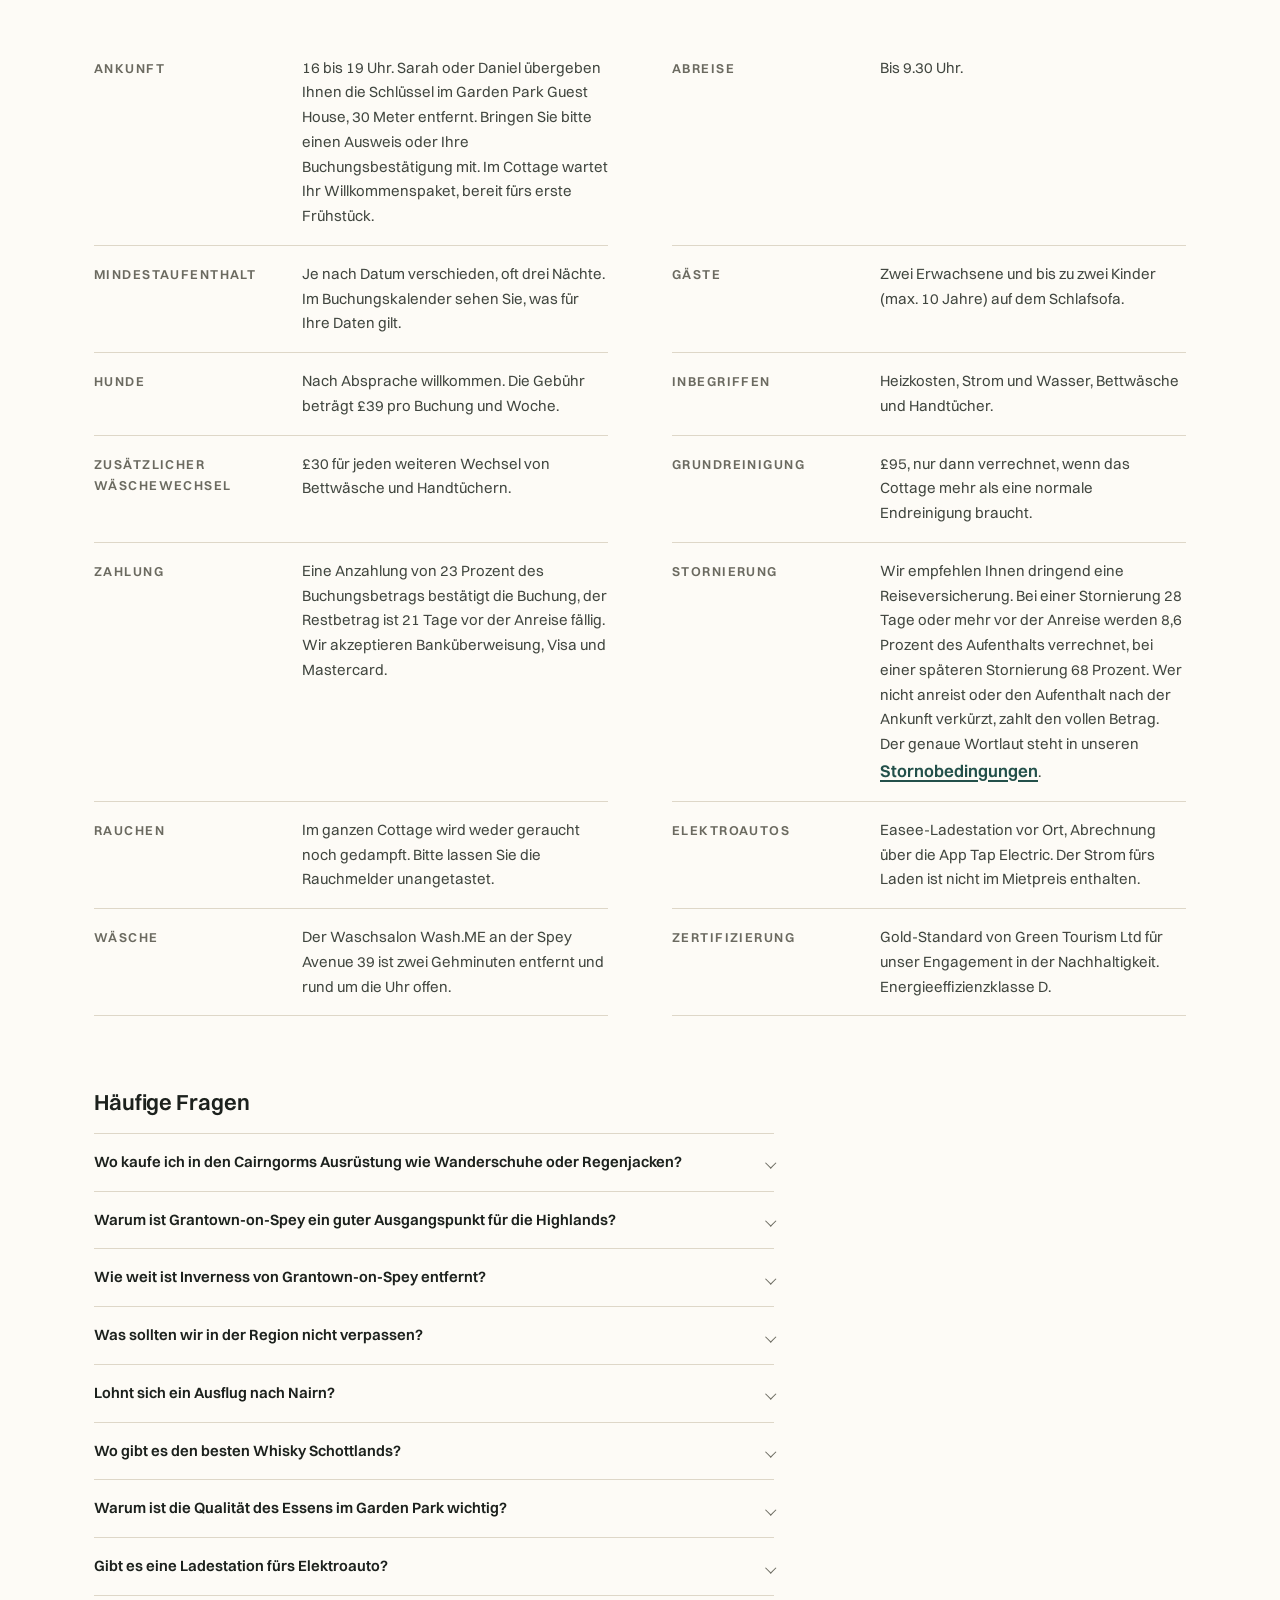
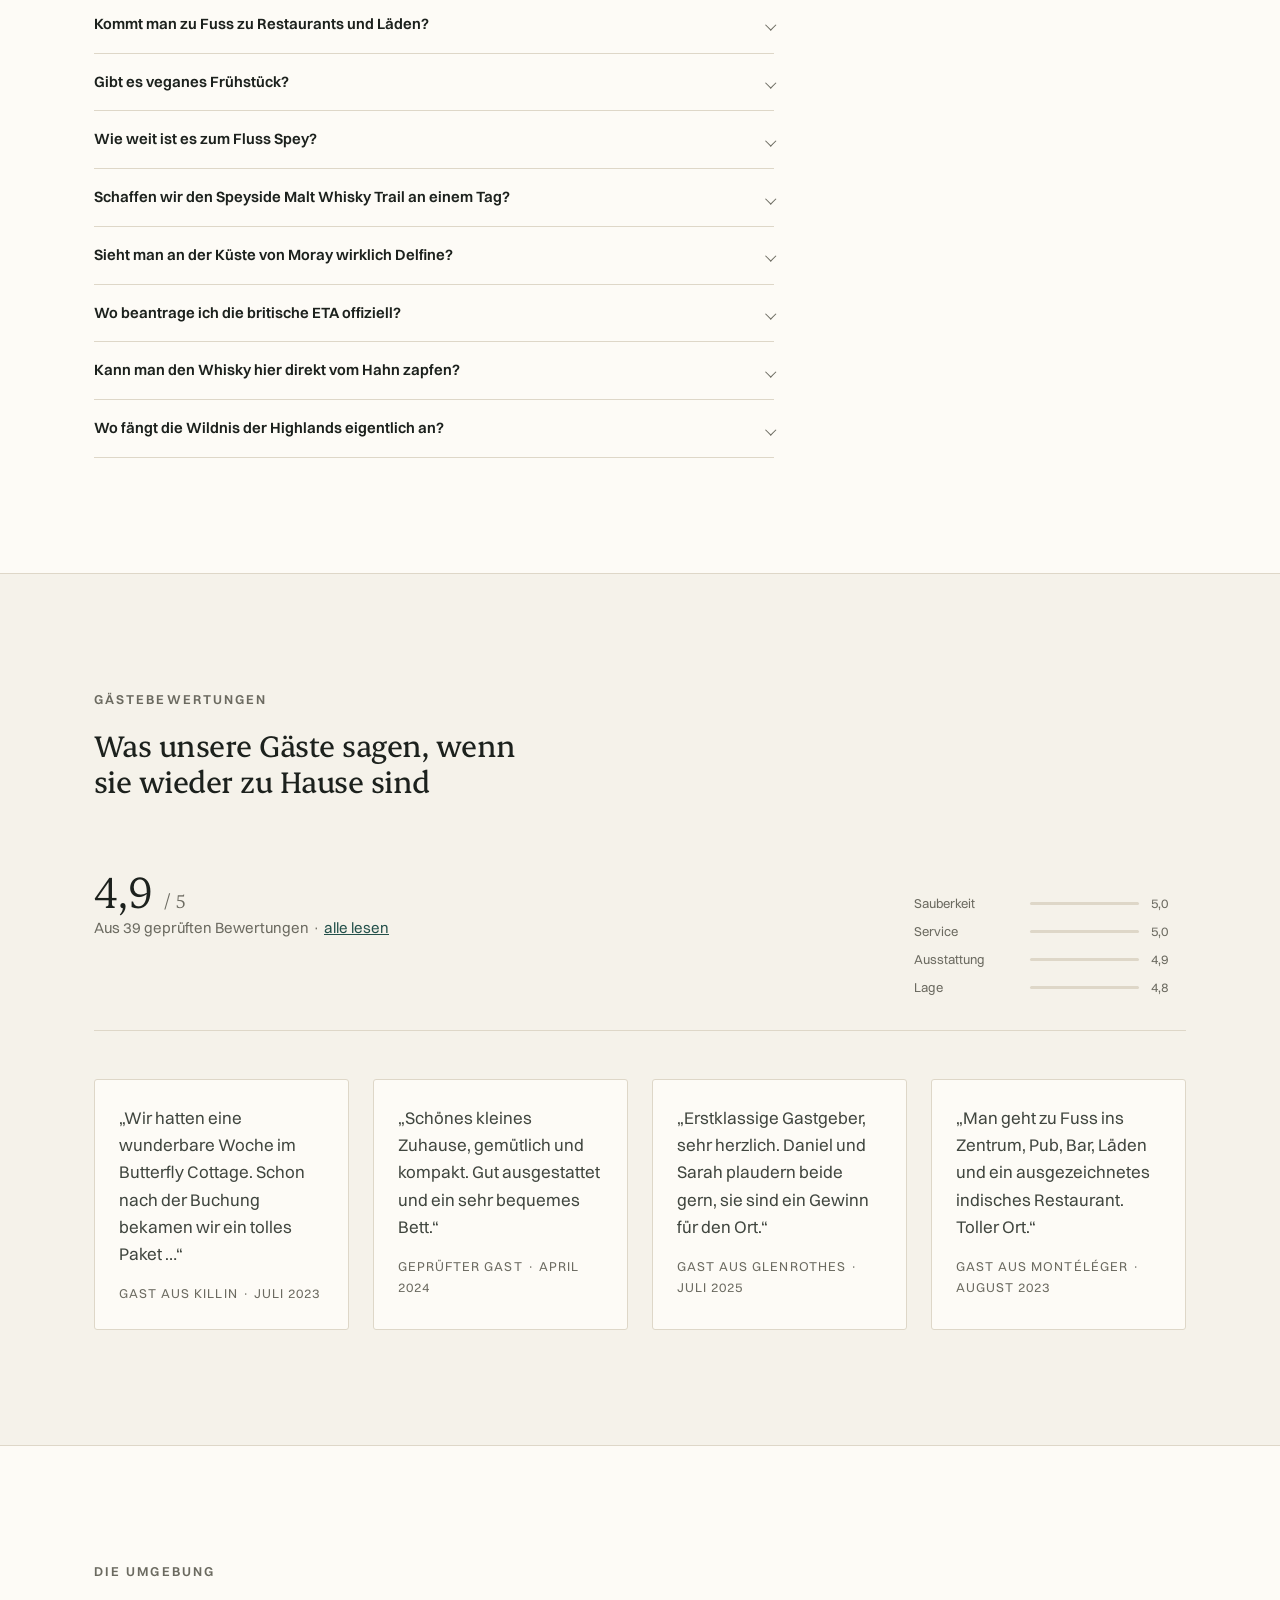
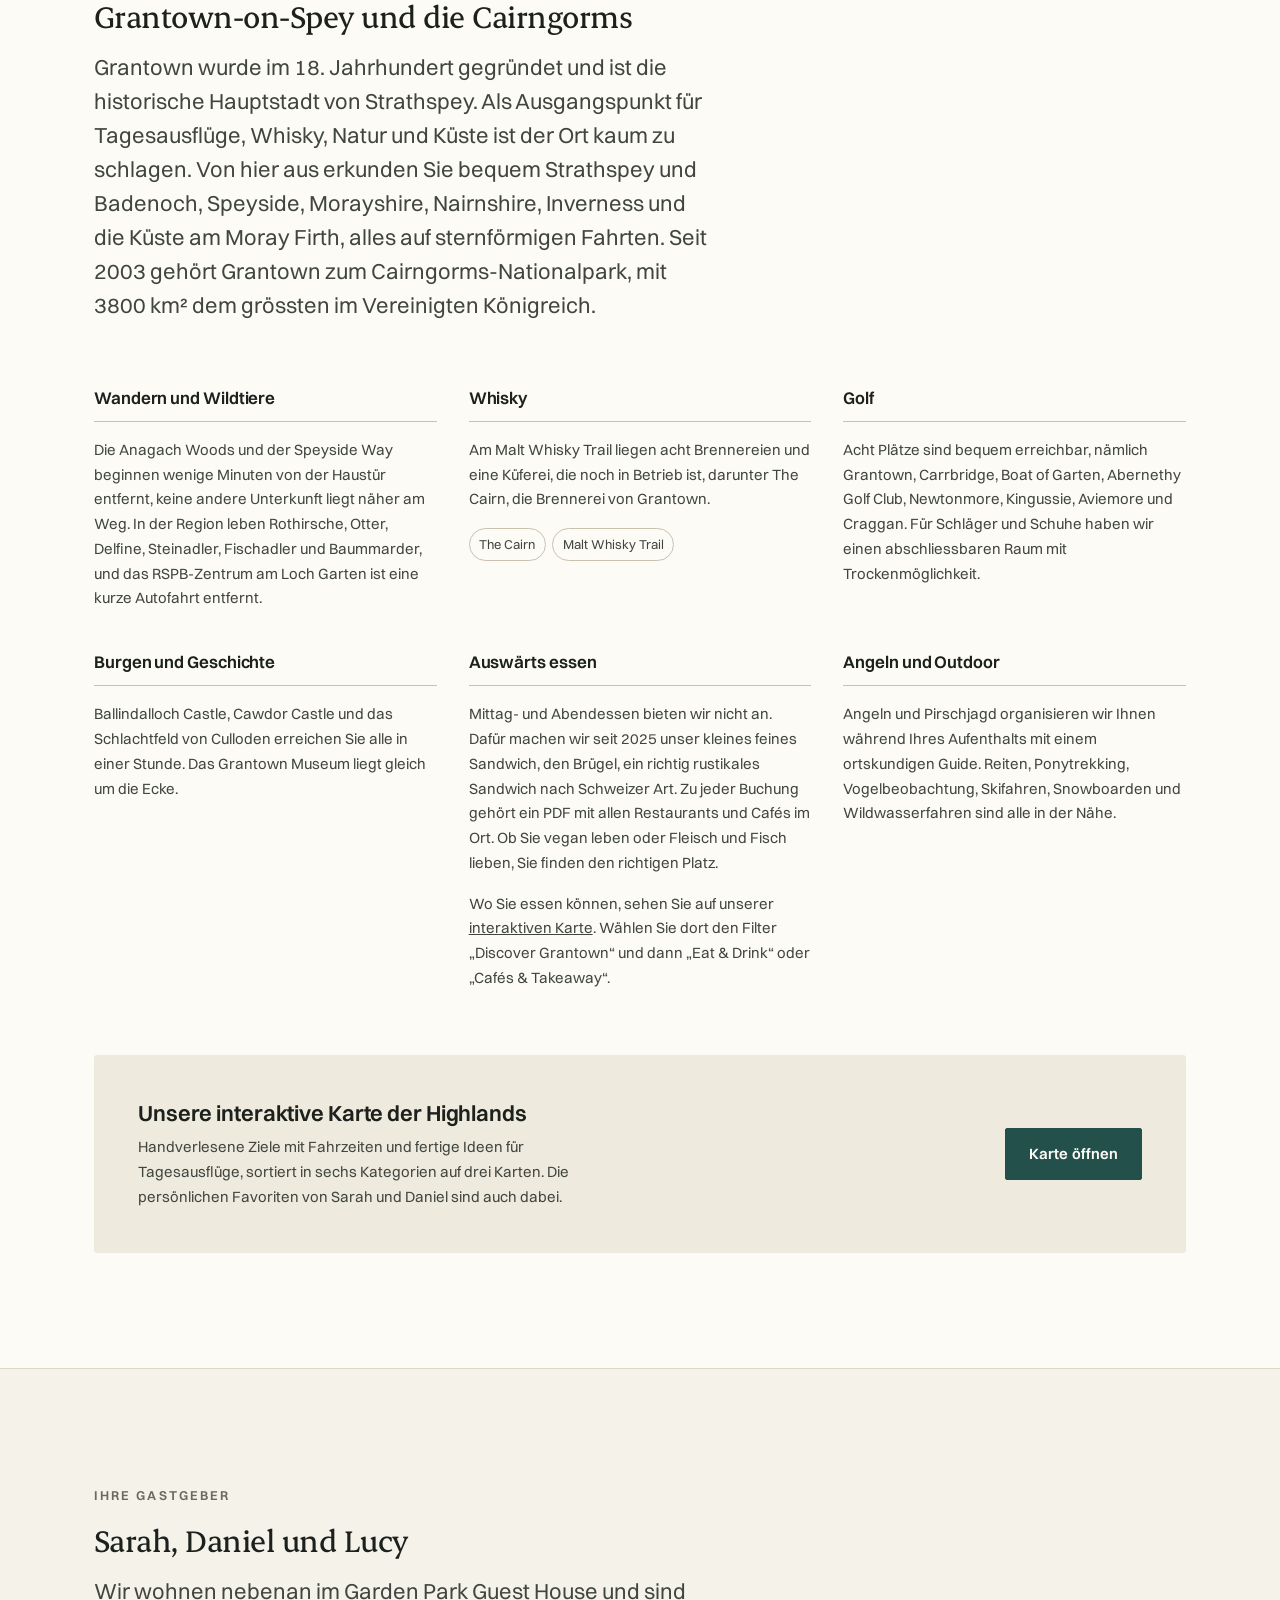
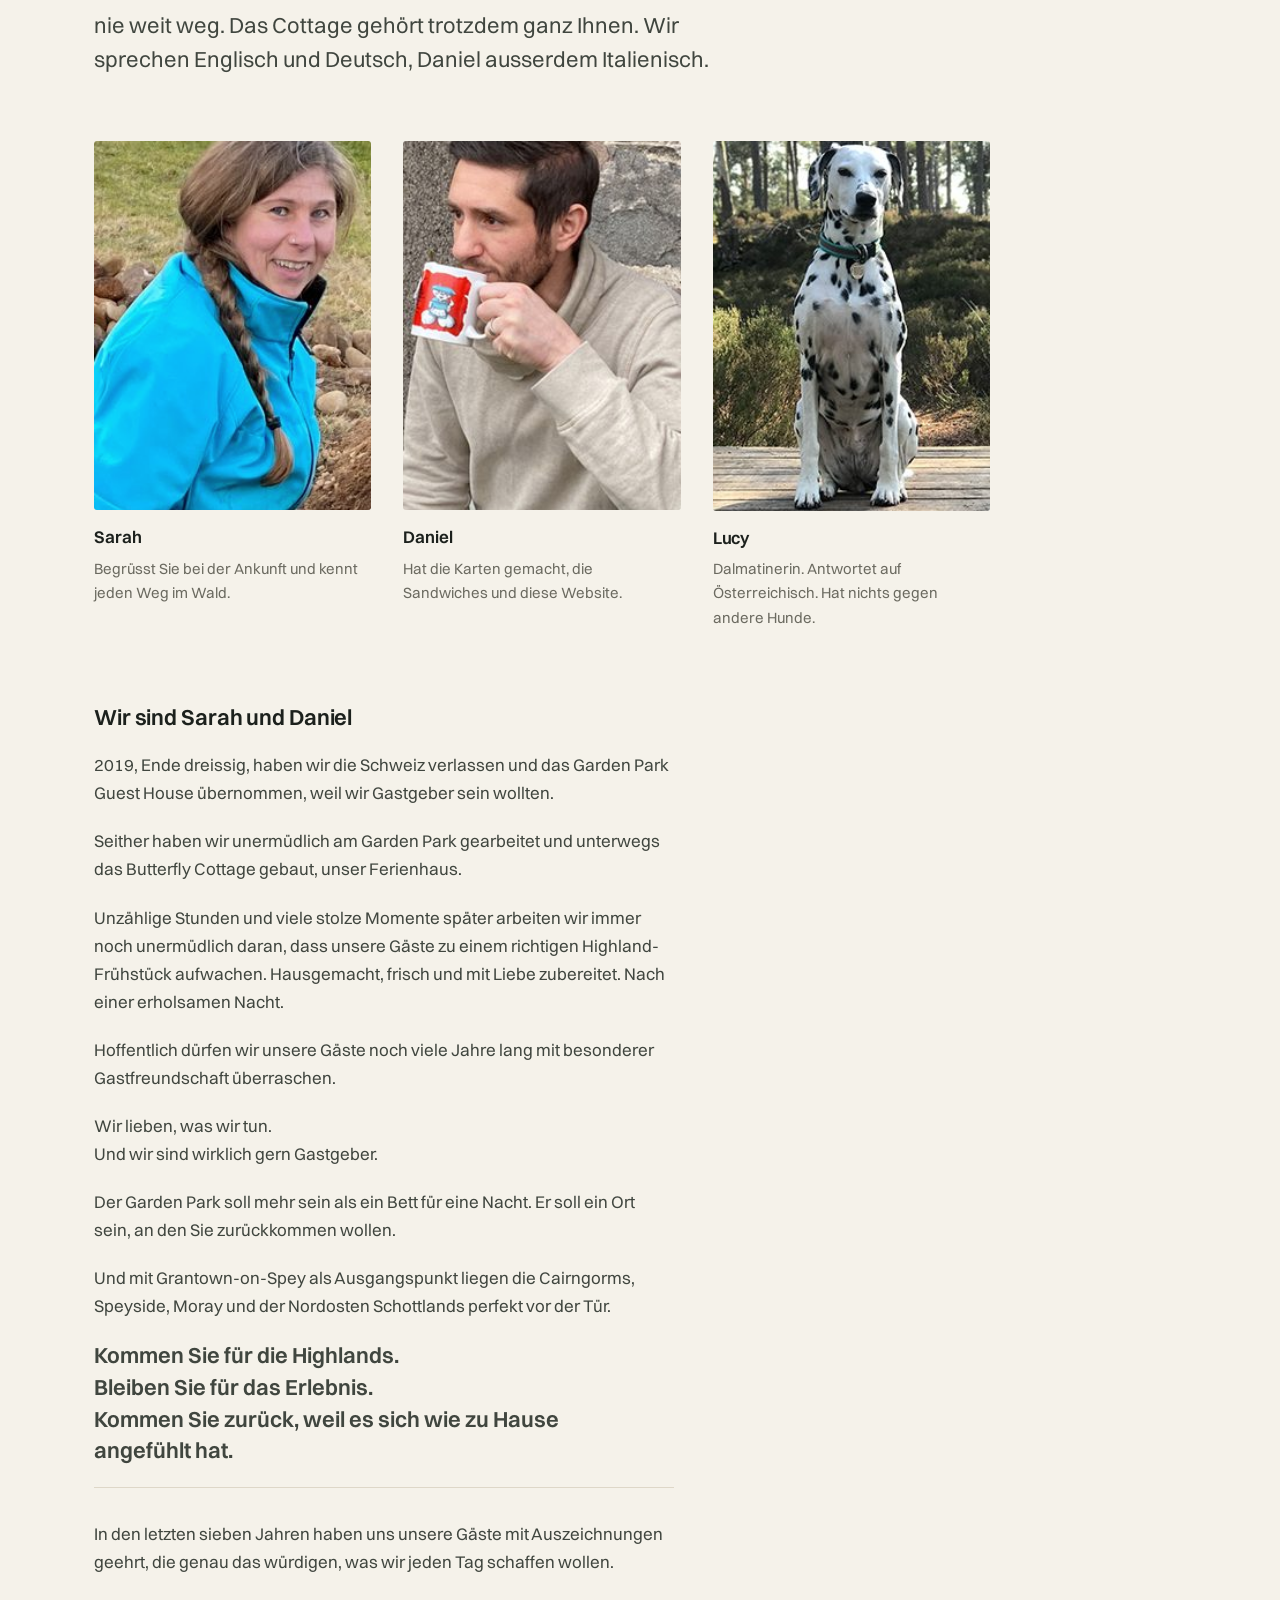
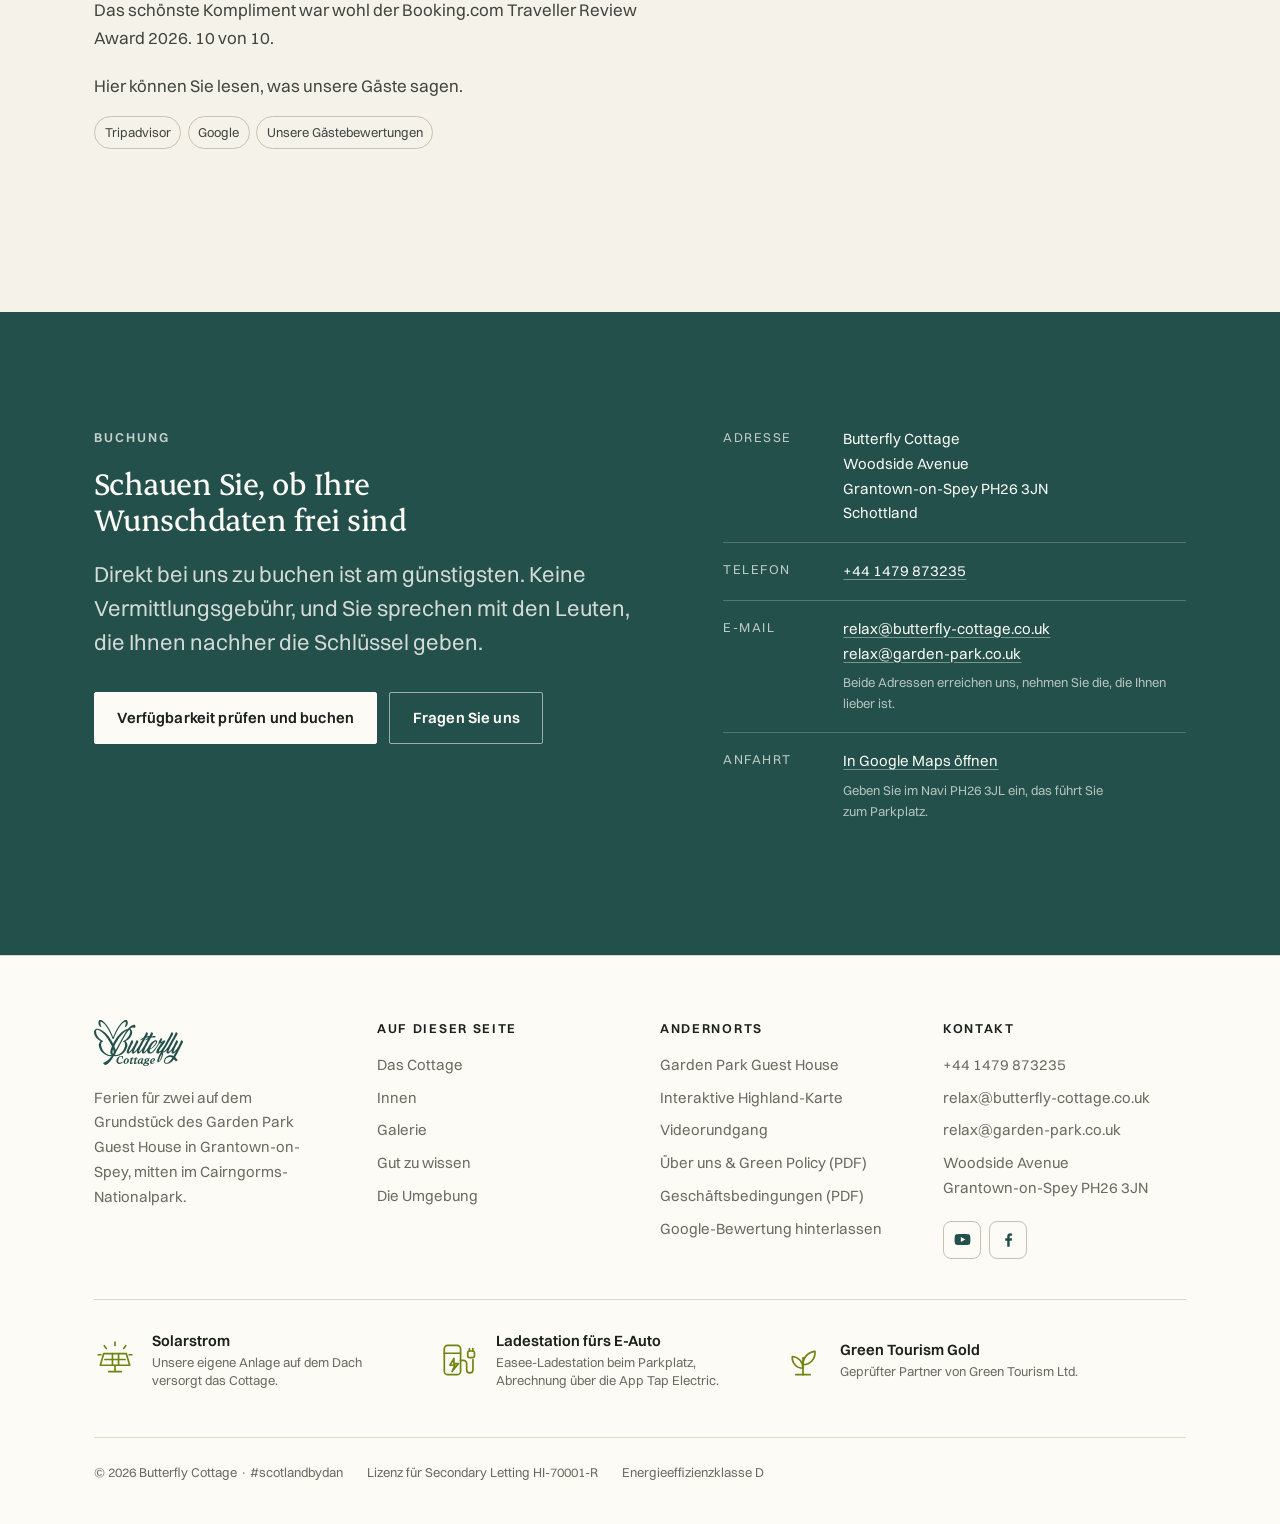
==== commit 614348fb: "FAQ, shorter search snippets, and self-hosted fonts Brings all 16 questions from the interactive map" ====
--- a/de/index.html
+++ b/de/index.html
@@ -3,10 +3,10 @@
   <head>
     <meta charset="utf-8" />
     <meta name="viewport" content="width=device-width, initial-scale=1" />
-    <title>Butterfly Cottage, Ferienhaus für zwei in Grantown-on-Spey, Cairngorms</title>
+    <title>Butterfly Cottage, Ferienhaus für zwei in den Cairngorms</title>
     <meta
       name="description"
-      content="Ein ruhiges Ferienhaus für zwei in Grantown-on-Spey im Cairngorms-Nationalpark. Ein Schlafzimmer, 32 m², Hunde nach Absprache, Ladestation fürs E-Auto. Die Anagach Woods und der Spey liegen direkt vor der Tür."
+      content="Ruhiges Ferienhaus für zwei in Grantown-on-Spey im Cairngorms-Nationalpark. Die Anagach Woods und der Spey liegen wenige Gehminuten entfernt."
     />
     <link rel="canonical" href="https://www.butterfly-cottage.co.uk/de/" />
     <meta property="og:type" content="website" />
@@ -29,14 +29,11 @@
 
     <link rel="icon" type="image/svg+xml" href="../assets/favicon.svg" />
     <link rel="apple-touch-icon" href="../assets/apple-touch-icon.png" />
-
-    <link rel="preconnect" href="https://api.fontshare.com" crossorigin />
-    <link rel="preconnect" href="https://cdn.fontshare.com" crossorigin />
-    <link
-      rel="stylesheet"
-      href="https://api.fontshare.com/v2/css?f[]=erode@400,500&f[]=switzer@400,500,600&display=swap"
-    />
     <link rel="stylesheet" href="../assets/site.css" />
+    <link rel="preload" as="font" type="font/woff2" crossorigin
+          href="../assets/fonts/Switzer-Regular.woff2" />
+    <link rel="preload" as="font" type="font/woff2" crossorigin
+          href="../assets/fonts/Erode-Medium.woff2" />
     <link
       rel="preload"
       as="image"
@@ -85,6 +82,142 @@
         }
       }
     </script>
+    <script type="application/ld+json">
+{
+      "@context": "https://schema.org",
+      "@type": "FAQPage",
+      "mainEntity": [
+            {
+                  "@type": "Question",
+                  "name": "Wo kaufe ich in den Cairngorms Ausrüstung wie Wanderschuhe oder Regenjacken?",
+                  "acceptedAnswer": {
+                        "@type": "Answer",
+                        "text": "In Grantown-on-Spey empfehlen wir Mortimers. Dort finden Sie eine grosse Auswahl an guter Outdoor-Kleidung, Wanderschuhen und Ausrüstung, und das Personal weiss, wovon es spricht. Mortimers versorgt Wanderer und Angler in Speyside seit über 50 Jahren. Wenn Sie auf den Preis schauen, ist Mountain Warehouse in Aviemore eine gute Alternative mit breitem Sortiment."
+                  }
+            },
+            {
+                  "@type": "Question",
+                  "name": "Warum ist Grantown-on-Spey ein guter Ausgangspunkt für die Highlands?",
+                  "acceptedAnswer": {
+                        "@type": "Answer",
+                        "text": "Grantown liegt mitten zwischen mehreren Regionen. Von hier aus fahren Sie sternförmig nach Speyside, in die Cairngorms, an die Küste von Moray, in die Gegend um Inverness, nach Strathspey und nach Aberdeenshire. Viele Ziele sind 20 bis 50 Minuten entfernt. Jeder Tag kann eine völlig andere Landschaft bringen."
+                  }
+            },
+            {
+                  "@type": "Question",
+                  "name": "Wie weit ist Inverness von Grantown-on-Spey entfernt?",
+                  "acceptedAnswer": {
+                        "@type": "Answer",
+                        "text": "Etwa 52 Minuten mit dem Auto, entweder über Nairn oder über die A9. Es gibt auch öffentliche Verbindungen, zwischen Grantown-on-Spey und Inverness fahren regelmässig Busse."
+                  }
+            },
+            {
+                  "@type": "Question",
+                  "name": "Was sollten wir in der Region nicht verpassen?",
+                  "acceptedAnswer": {
+                        "@type": "Answer",
+                        "text": "Wenn die Zeit knapp ist, empfehlen wir die Kombination aus Inverness, Loch Ness und Speyside. Damit haben Sie die historische Hauptstadt der Highlands, die berühmte Landschaft am Loch Ness und die bekannteste Whiskyregion der Welt, also Kultur, Natur und Geschichte in einem."
+                  }
+            },
+            {
+                  "@type": "Question",
+                  "name": "Lohnt sich ein Ausflug nach Nairn?",
+                  "acceptedAnswer": {
+                        "@type": "Answer",
+                        "text": "Auf jeden Fall. Nairn hat einen der schönsten Sandstrände der Region, eine angenehme Promenade und mehrere gemütliche Cafés. An klaren Tagen ist die Sicht über den Moray Firth grossartig, und mit etwas Glück sehen Sie vom Ufer aus Delfine."
+                  }
+            },
+            {
+                  "@type": "Question",
+                  "name": "Wo gibt es den besten Whisky Schottlands?",
+                  "acceptedAnswer": {
+                        "@type": "Answer",
+                        "text": "Wer weiss das schon. Die Wahrheit ist, dass diese Frage niemand beantworten kann. Schottland hat über 140 Brennereien und jeder Geschmack ist anders. Vielleicht mögen Sie einen rauchigen Inselwhisky, vielleicht sind Sie ganz neu dabei. Dann ist Speyside einer der besten Orte für den Anfang. Bleiben Sie bei uns und entdecken Sie über 50 Brennereien in Speyside und Strathspey."
+                  }
+            },
+            {
+                  "@type": "Question",
+                  "name": "Warum ist die Qualität des Essens im Garden Park wichtig?",
+                  "acceptedAnswer": {
+                        "@type": "Answer",
+                        "text": "Daniel und Sarah sind überzeugt, dass ein gutes Frühstück den Ton für den ganzen Tag setzt. Im Garden Park ist der Saft hundert Prozent, die Eier stammen wo möglich aus Freilandhaltung und die Zutaten aus der Region. Qualität ist dort eine Überzeugung und kein Häkchen auf einer Liste. Der Garden Park trägt den Gold Award von Green Tourism."
+                  }
+            },
+            {
+                  "@type": "Question",
+                  "name": "Gibt es eine Ladestation fürs Elektroauto?",
+                  "acceptedAnswer": {
+                        "@type": "Answer",
+                        "text": "Ja. Das Garden Park Guest House hat eine Ladestation auf dem Parkplatz. Sie aktivieren sie bequem über die passende App. Sie ist seit 2022 in Betrieb."
+                  }
+            },
+            {
+                  "@type": "Question",
+                  "name": "Kommt man zu Fuss zu Restaurants und Läden?",
+                  "acceptedAnswer": {
+                        "@type": "Answer",
+                        "text": "Ja. Der Garden Park liegt in einer ruhigen Seitenstrasse. Ins Zentrum sind es etwa zwei Gehminuten. Jedes Restaurant ist eine bis zehn Minuten entfernt, mehrere davon unter vier."
+                  }
+            },
+            {
+                  "@type": "Question",
+                  "name": "Gibt es veganes Frühstück?",
+                  "acceptedAnswer": {
+                        "@type": "Answer",
+                        "text": "Ja. Frische vegetarische und vegane Auswahl gibt es jeden Tag."
+                  }
+            },
+            {
+                  "@type": "Question",
+                  "name": "Wie weit ist es zum Fluss Spey?",
+                  "acceptedAnswer": {
+                        "@type": "Answer",
+                        "text": "Etwa sieben bis neun Minuten zu Fuss. Der Weg führt durch die schönen Anagach Woods, wo Eichhörnchen, Rehe und viele Waldvögel leben."
+                  }
+            },
+            {
+                  "@type": "Question",
+                  "name": "Schaffen wir den Speyside Malt Whisky Trail an einem Tag?",
+                  "acceptedAnswer": {
+                        "@type": "Answer",
+                        "text": "Schaffen schon. Die eigentliche Frage ist, ob Sie sich am nächsten Tag daran erinnern. Bei so vielen Brennereien, Besucherzentren und Verkostungen vergeht die Zeit schnell. Unser Rat lautet, weniger zu besuchen und jede davon mehr zu geniessen. Daniel fährt auf Anfrage auch bis zu vier Personen. Die Termine sind schnell vergeben, buchen Sie in der Hauptsaison mindestens sechs Wochen im Voraus."
+                  }
+            },
+            {
+                  "@type": "Question",
+                  "name": "Sieht man an der Küste von Moray wirklich Delfine?",
+                  "acceptedAnswer": {
+                        "@type": "Answer",
+                        "text": "Ja, wirklich, und Eintritt haben sie noch nie verlangt. Der beste Ort ist Chanonry Point bei Fortrose. Dort zeigen sich regelmässig Grosse Tümmler, besonders eineinhalb bis zwei Stunden nach Niedrigwasser. Nehmen Sie ein Fernglas mit und bringen Sie Geduld, es lohnt sich."
+                  }
+            },
+            {
+                  "@type": "Question",
+                  "name": "Wo beantrage ich die britische ETA offiziell?",
+                  "acceptedAnswer": {
+                        "@type": "Answer",
+                        "text": "Beantragen Sie die ETA nur über offizielle Stellen, sonst zahlen Sie unnötige Gebühren oder geraten an betrügerische Anbieter. Es gibt zwei Wege. Entweder direkt auf der Regierungsseite gov.uk/eta/apply oder über die offizielle App UK ETA aus dem App Store oder von Google Play, die den biometrischen Chip im Pass und Ihr Gesicht einliest. Wichtig ist, dass die Adresse genau auf .gov.uk endet. Fremde Seiten sehen oft täuschend echt aus und verlangen hohe Aufschläge. Der offizielle Antrag kostet £20."
+                  }
+            },
+            {
+                  "@type": "Question",
+                  "name": "Kann man den Whisky hier direkt vom Hahn zapfen?",
+                  "acceptedAnswer": {
+                        "@type": "Answer",
+                        "text": "Wir haben gefragt, aber den Brennereien war die Idee etwas zu grosszügig. Die gute Nachricht ist, dass Speyside praktisch vor der Tür liegt, mit weltbekannten Brennereien wie Glenfiddich, Macallan und Aberlour. Eine Führung lohnt sich auch für Gäste, die sonst keinen Whisky trinken."
+                  }
+            },
+            {
+                  "@type": "Question",
+                  "name": "Wo fängt die Wildnis der Highlands eigentlich an?",
+                  "acceptedAnswer": {
+                        "@type": "Answer",
+                        "text": "Ungefähr dort, wo Ihr Telefon findet, es habe für heute genug gearbeitet. Im Ernst, von hier aus sind Sie schnell in einigen der schönsten Landschaften der Highlands. Rund um Inverness, im Cairngorms-Nationalpark und an der Küste von Moray warten Wanderwege, Aussichtspunkte und viel frische Luft."
+                  }
+            }
+      ]
+}
+    </script>
   </head>
 
   <body>
@@ -480,6 +613,74 @@
             <div class="know__row"><dt>Wäsche</dt><dd>Der Waschsalon Wash.ME an der Spey Avenue 39 ist zwei Gehminuten entfernt und rund um die Uhr offen.</dd></div>
             <div class="know__row"><dt>Zertifizierung</dt><dd>Gold-Standard von Green Tourism Ltd für unser Engagement in der Nachhaltigkeit. Energieeffizienzklasse D.</dd></div>
           </dl>
+
+          <div class="faq reveal">
+            <h3>Häufige Fragen</h3>
+            <details class="faq__item">
+              <summary>Wo kaufe ich in den Cairngorms Ausrüstung wie Wanderschuhe oder Regenjacken?</summary>
+              <p class="faq__answer">In Grantown-on-Spey empfehlen wir Mortimers. Dort finden Sie eine grosse Auswahl an guter Outdoor-Kleidung, Wanderschuhen und Ausrüstung, und das Personal weiss, wovon es spricht. Mortimers versorgt Wanderer und Angler in Speyside seit über 50 Jahren. Wenn Sie auf den Preis schauen, ist Mountain Warehouse in Aviemore eine gute Alternative mit breitem Sortiment.</p>
+            </details>
+            <details class="faq__item">
+              <summary>Warum ist Grantown-on-Spey ein guter Ausgangspunkt für die Highlands?</summary>
+              <p class="faq__answer">Grantown liegt mitten zwischen mehreren Regionen. Von hier aus fahren Sie sternförmig nach Speyside, in die Cairngorms, an die Küste von Moray, in die Gegend um Inverness, nach Strathspey und nach Aberdeenshire. Viele Ziele sind 20 bis 50 Minuten entfernt. Jeder Tag kann eine völlig andere Landschaft bringen.</p>
+            </details>
+            <details class="faq__item">
+              <summary>Wie weit ist Inverness von Grantown-on-Spey entfernt?</summary>
+              <p class="faq__answer">Etwa 52 Minuten mit dem Auto, entweder über Nairn oder über die A9. Es gibt auch öffentliche Verbindungen, zwischen Grantown-on-Spey und Inverness fahren regelmässig Busse.</p>
+            </details>
+            <details class="faq__item">
+              <summary>Was sollten wir in der Region nicht verpassen?</summary>
+              <p class="faq__answer">Wenn die Zeit knapp ist, empfehlen wir die Kombination aus Inverness, Loch Ness und Speyside. Damit haben Sie die historische Hauptstadt der Highlands, die berühmte Landschaft am Loch Ness und die bekannteste Whiskyregion der Welt, also Kultur, Natur und Geschichte in einem.</p>
+            </details>
+            <details class="faq__item">
+              <summary>Lohnt sich ein Ausflug nach Nairn?</summary>
+              <p class="faq__answer">Auf jeden Fall. Nairn hat einen der schönsten Sandstrände der Region, eine angenehme Promenade und mehrere gemütliche Cafés. An klaren Tagen ist die Sicht über den Moray Firth grossartig, und mit etwas Glück sehen Sie vom Ufer aus Delfine.</p>
+            </details>
+            <details class="faq__item">
+              <summary>Wo gibt es den besten Whisky Schottlands?</summary>
+              <p class="faq__answer">Wer weiss das schon. Die Wahrheit ist, dass diese Frage niemand beantworten kann. Schottland hat über 140 Brennereien und jeder Geschmack ist anders. Vielleicht mögen Sie einen rauchigen Inselwhisky, vielleicht sind Sie ganz neu dabei. Dann ist Speyside einer der besten Orte für den Anfang. Bleiben Sie bei uns und entdecken Sie über 50 Brennereien in Speyside und Strathspey.</p>
+            </details>
+            <details class="faq__item">
+              <summary>Warum ist die Qualität des Essens im Garden Park wichtig?</summary>
+              <p class="faq__answer">Daniel und Sarah sind überzeugt, dass ein gutes Frühstück den Ton für den ganzen Tag setzt. Im Garden Park ist der Saft hundert Prozent, die Eier stammen wo möglich aus Freilandhaltung und die Zutaten aus der Region. Qualität ist dort eine Überzeugung und kein Häkchen auf einer Liste. Der Garden Park trägt den Gold Award von Green Tourism.</p>
+            </details>
+            <details class="faq__item">
+              <summary>Gibt es eine Ladestation fürs Elektroauto?</summary>
+              <p class="faq__answer">Ja. Das Garden Park Guest House hat eine Ladestation auf dem Parkplatz. Sie aktivieren sie bequem über die passende App. Sie ist seit 2022 in Betrieb.</p>
+            </details>
+            <details class="faq__item">
+              <summary>Kommt man zu Fuss zu Restaurants und Läden?</summary>
+              <p class="faq__answer">Ja. Der Garden Park liegt in einer ruhigen Seitenstrasse. Ins Zentrum sind es etwa zwei Gehminuten. Jedes Restaurant ist eine bis zehn Minuten entfernt, mehrere davon unter vier.</p>
+            </details>
+            <details class="faq__item">
+              <summary>Gibt es veganes Frühstück?</summary>
+              <p class="faq__answer">Ja. Frische vegetarische und vegane Auswahl gibt es jeden Tag.</p>
+            </details>
+            <details class="faq__item">
+              <summary>Wie weit ist es zum Fluss Spey?</summary>
+              <p class="faq__answer">Etwa sieben bis neun Minuten zu Fuss. Der Weg führt durch die schönen Anagach Woods, wo Eichhörnchen, Rehe und viele Waldvögel leben.</p>
+            </details>
+            <details class="faq__item">
+              <summary>Schaffen wir den Speyside Malt Whisky Trail an einem Tag?</summary>
+              <p class="faq__answer">Schaffen schon. Die eigentliche Frage ist, ob Sie sich am nächsten Tag daran erinnern. Bei so vielen Brennereien, Besucherzentren und Verkostungen vergeht die Zeit schnell. Unser Rat lautet, weniger zu besuchen und jede davon mehr zu geniessen. Daniel fährt auf Anfrage auch bis zu vier Personen. Die Termine sind schnell vergeben, buchen Sie in der Hauptsaison mindestens sechs Wochen im Voraus.</p>
+            </details>
+            <details class="faq__item">
+              <summary>Sieht man an der Küste von Moray wirklich Delfine?</summary>
+              <p class="faq__answer">Ja, wirklich, und Eintritt haben sie noch nie verlangt. Der beste Ort ist Chanonry Point bei Fortrose. Dort zeigen sich regelmässig Grosse Tümmler, besonders eineinhalb bis zwei Stunden nach Niedrigwasser. Nehmen Sie ein Fernglas mit und bringen Sie Geduld, es lohnt sich.</p>
+            </details>
+            <details class="faq__item">
+              <summary>Wo beantrage ich die britische ETA offiziell?</summary>
+              <p class="faq__answer">Beantragen Sie die ETA nur über offizielle Stellen, sonst zahlen Sie unnötige Gebühren oder geraten an betrügerische Anbieter. Es gibt zwei Wege. Entweder direkt auf der Regierungsseite gov.uk/eta/apply oder über die offizielle App UK ETA aus dem App Store oder von Google Play, die den biometrischen Chip im Pass und Ihr Gesicht einliest. Wichtig ist, dass die Adresse genau auf .gov.uk endet. Fremde Seiten sehen oft täuschend echt aus und verlangen hohe Aufschläge. Der offizielle Antrag kostet £20.</p>
+            </details>
+            <details class="faq__item">
+              <summary>Kann man den Whisky hier direkt vom Hahn zapfen?</summary>
+              <p class="faq__answer">Wir haben gefragt, aber den Brennereien war die Idee etwas zu grosszügig. Die gute Nachricht ist, dass Speyside praktisch vor der Tür liegt, mit weltbekannten Brennereien wie Glenfiddich, Macallan und Aberlour. Eine Führung lohnt sich auch für Gäste, die sonst keinen Whisky trinken.</p>
+            </details>
+            <details class="faq__item">
+              <summary>Wo fängt die Wildnis der Highlands eigentlich an?</summary>
+              <p class="faq__answer">Ungefähr dort, wo Ihr Telefon findet, es habe für heute genug gearbeitet. Im Ernst, von hier aus sind Sie schnell in einigen der schönsten Landschaften der Highlands. Rund um Inverness, im Cairngorms-Nationalpark und an der Küste von Moray warten Wanderwege, Aussichtspunkte und viel frische Luft.</p>
+            </details>
+          </div>
         </div>
       </section>
 
--- a/assets/site.css
+++ b/assets/site.css
@@ -2,6 +2,46 @@
    Butterfly Cottage — Grantown-on-Spey
    Design: limewash paper, slate-pine, larch copper. Erode + Switzer.
    ========================================================================== */
+
+/* ---------- Fonts ----------
+   Self-hosted, so no visitor IP reaches a third party and there is no extra
+   DNS and TLS handshake on the critical path. Files and the licence are in
+   assets/fonts/. Replacing them: see README. */
+@font-face {
+  font-family: 'Erode';
+  src: url('fonts/Erode-Regular.woff2') format('woff2');
+  font-weight: 400;
+  font-style: normal;
+  font-display: swap;
+}
+@font-face {
+  font-family: 'Erode';
+  src: url('fonts/Erode-Medium.woff2') format('woff2');
+  font-weight: 500;
+  font-style: normal;
+  font-display: swap;
+}
+@font-face {
+  font-family: 'Switzer';
+  src: url('fonts/Switzer-Regular.woff2') format('woff2');
+  font-weight: 400;
+  font-style: normal;
+  font-display: swap;
+}
+@font-face {
+  font-family: 'Switzer';
+  src: url('fonts/Switzer-Medium.woff2') format('woff2');
+  font-weight: 500;
+  font-style: normal;
+  font-display: swap;
+}
+@font-face {
+  font-family: 'Switzer';
+  src: url('fonts/Switzer-Semibold.woff2') format('woff2');
+  font-weight: 600;
+  font-style: normal;
+  font-display: swap;
+}
 
 /* ---------- Tokens ---------- */
 :root {
@@ -936,6 +976,63 @@
   }
 }
 
+/* ---------- FAQ ---------- */
+/* Native <details>, so it works without JavaScript and stays keyboard
+   operable and findable by the browser's own in-page search. */
+.faq {
+  margin-top: clamp(3rem, 6vw, 4.5rem);
+  max-width: 68ch;
+}
+.faq > h3 {
+  font-size: var(--text-lg);
+  margin-bottom: var(--space-4);
+}
+.faq__item {
+  border-top: 1px solid var(--line);
+}
+.faq__item:last-of-type {
+  border-bottom: 1px solid var(--line);
+}
+.faq__item summary {
+  display: flex;
+  align-items: baseline;
+  justify-content: space-between;
+  gap: var(--space-5);
+  padding-block: var(--space-4);
+  font-size: var(--text-sm);
+  font-weight: 600;
+  color: var(--ink);
+  cursor: pointer;
+  list-style: none;
+  transition: color 0.2s;
+}
+.faq__item summary::-webkit-details-marker {
+  display: none;
+}
+.faq__item summary:hover {
+  color: var(--primary);
+}
+.faq__item summary::after {
+  content: '';
+  flex: none;
+  width: 0.5em;
+  height: 0.5em;
+  margin-top: 0.15em;
+  border-right: 1.5px solid var(--muted);
+  border-bottom: 1.5px solid var(--muted);
+  transform: rotate(45deg);
+  transition: transform 0.25s var(--ease);
+}
+.faq__item[open] summary::after {
+  transform: rotate(-135deg);
+}
+.faq__answer {
+  padding-bottom: var(--space-5);
+  font-size: var(--text-sm);
+  line-height: 1.6;
+  color: var(--ink-soft);
+}
+
 /* ---------- Reviews ---------- */
 .score {
   display: flex;
@@ -1247,7 +1344,9 @@
     transition: none;
   }
   .shot img,
-  .btn {
+  .btn,
+  .nav,
+  .faq__item summary::after {
     transition: none;
   }
 }
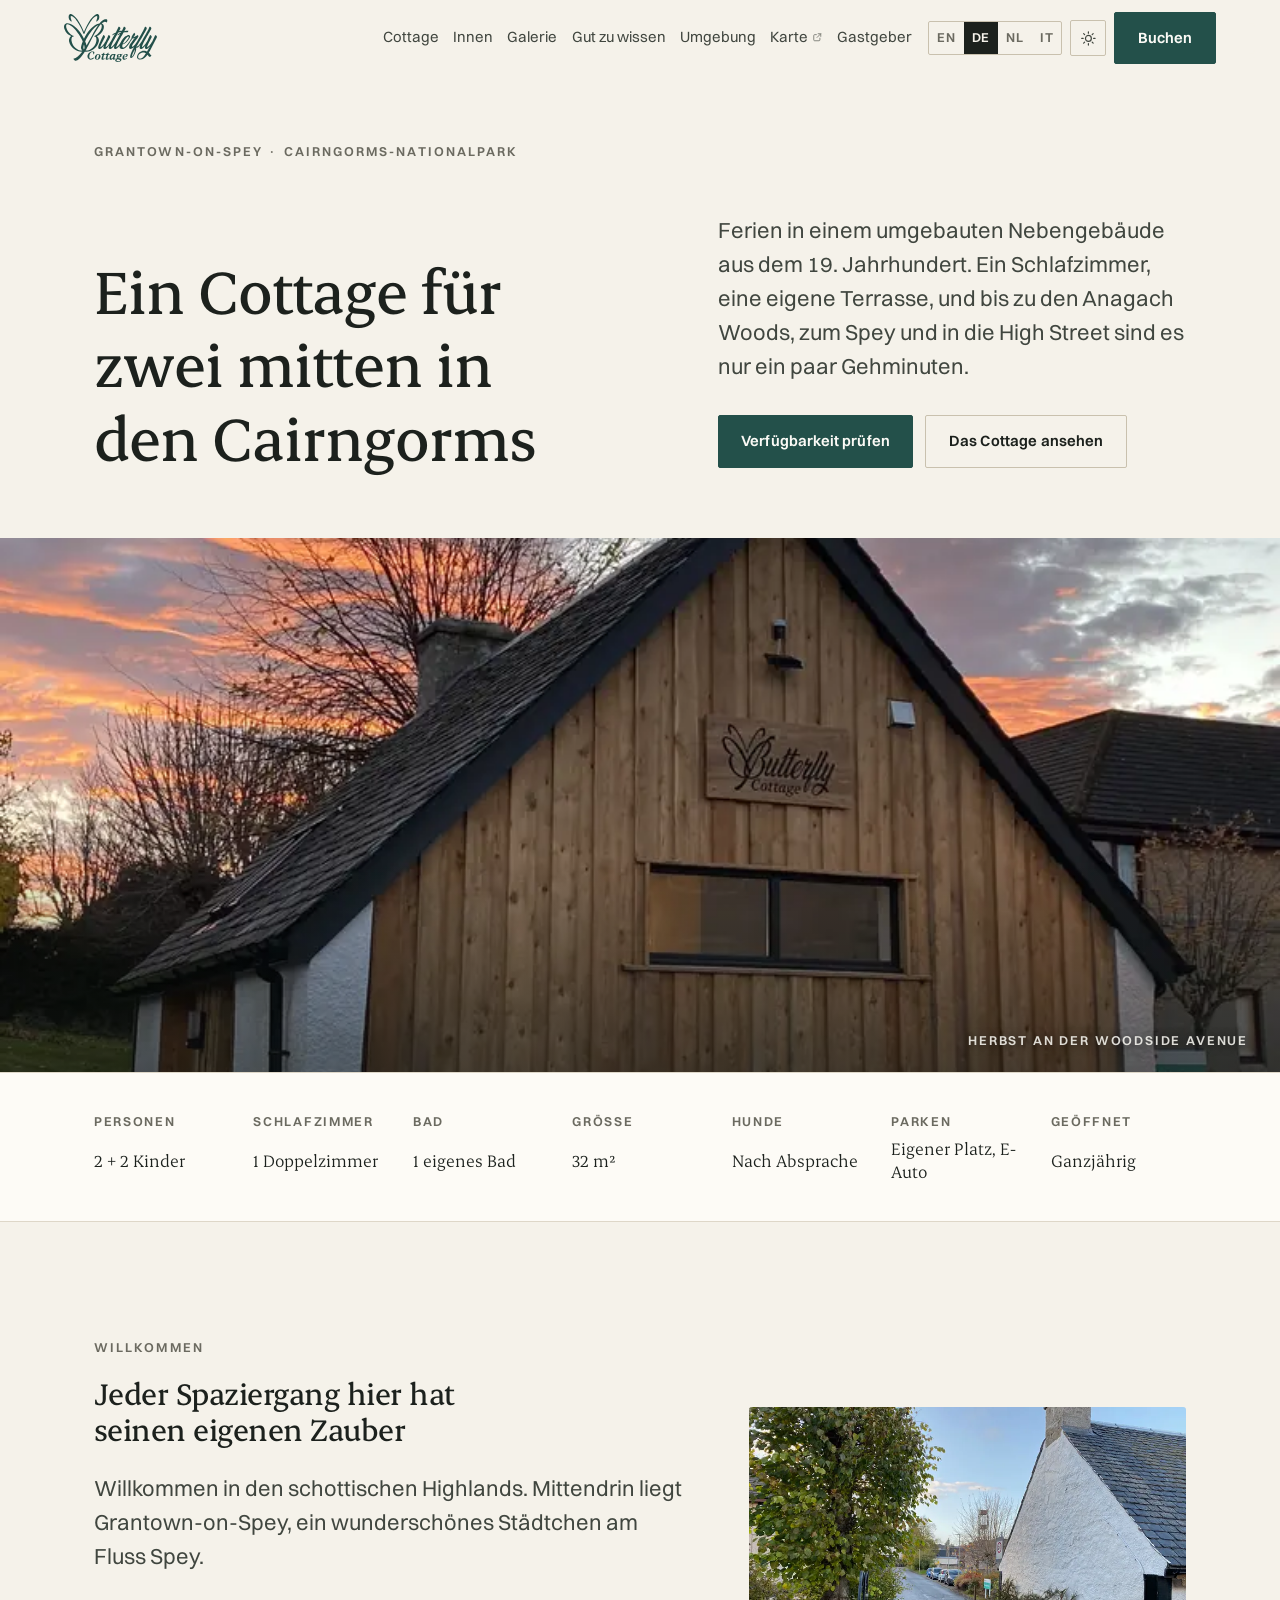
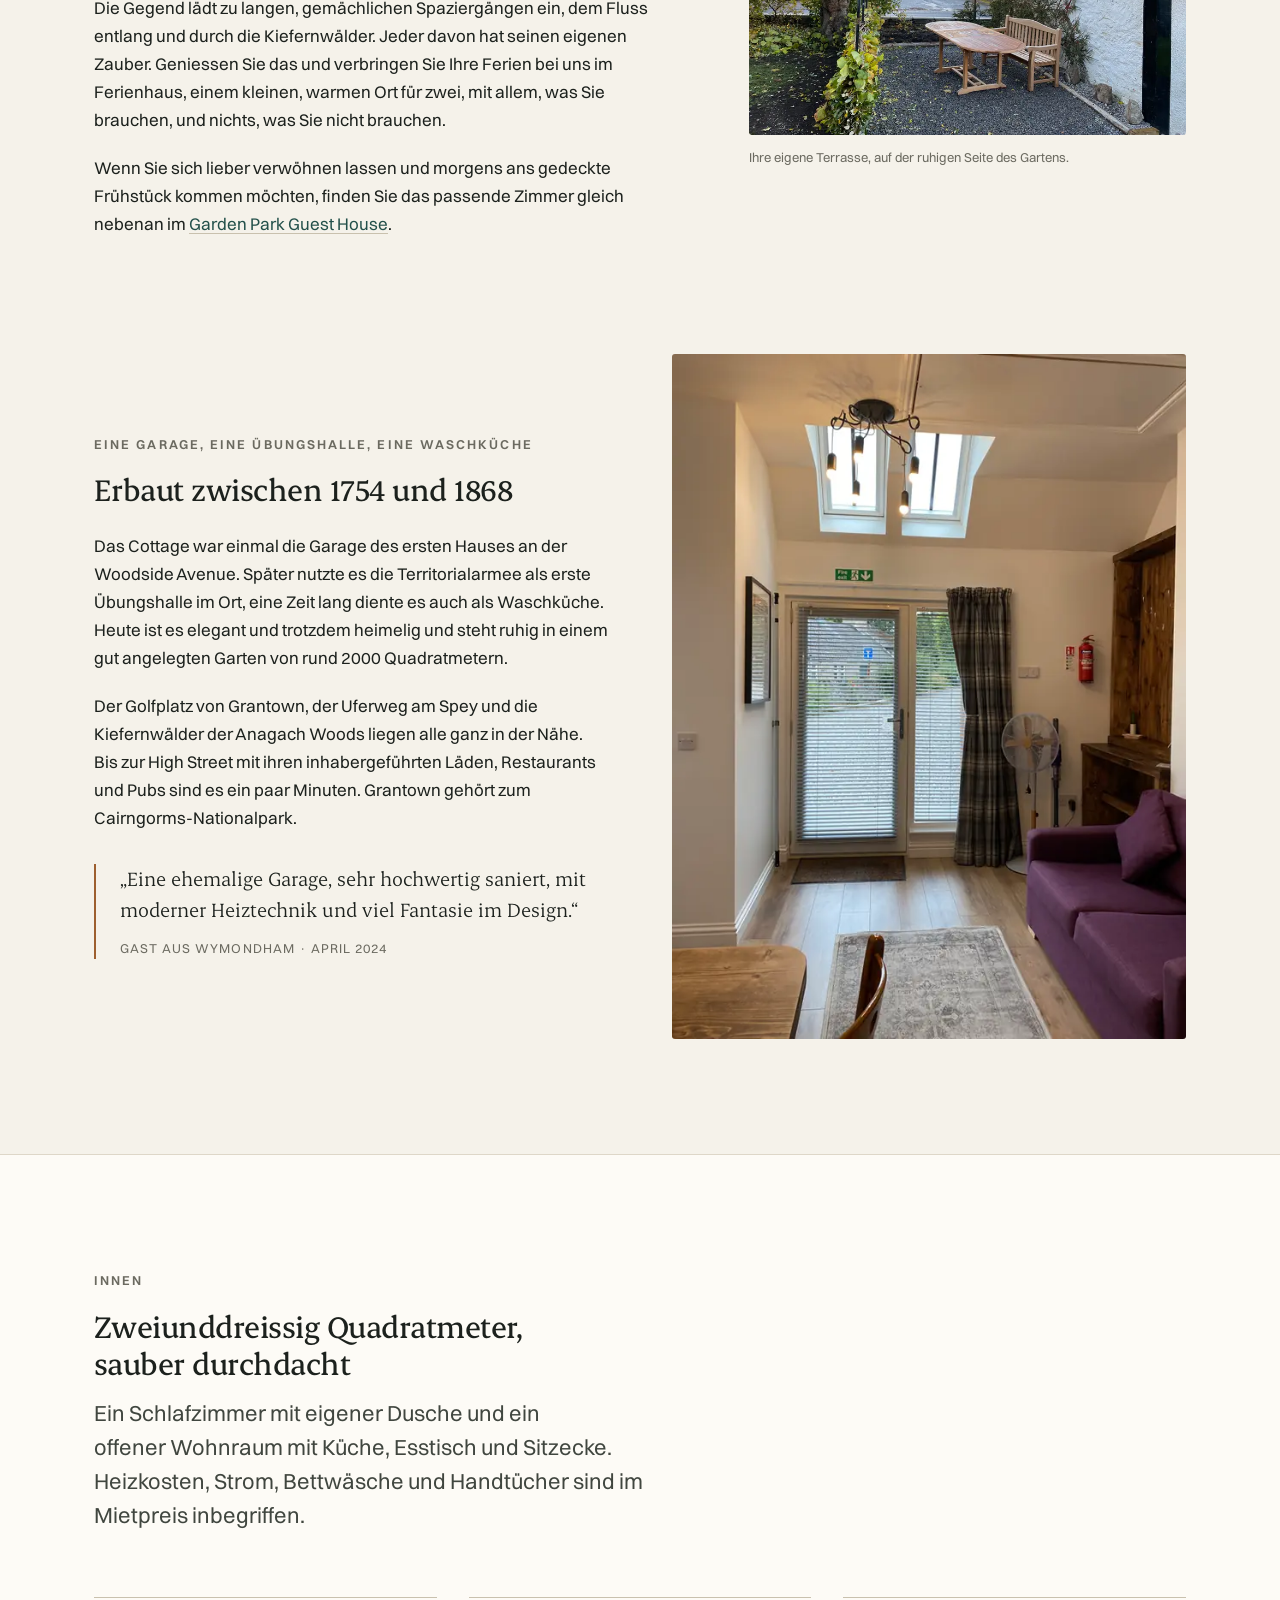
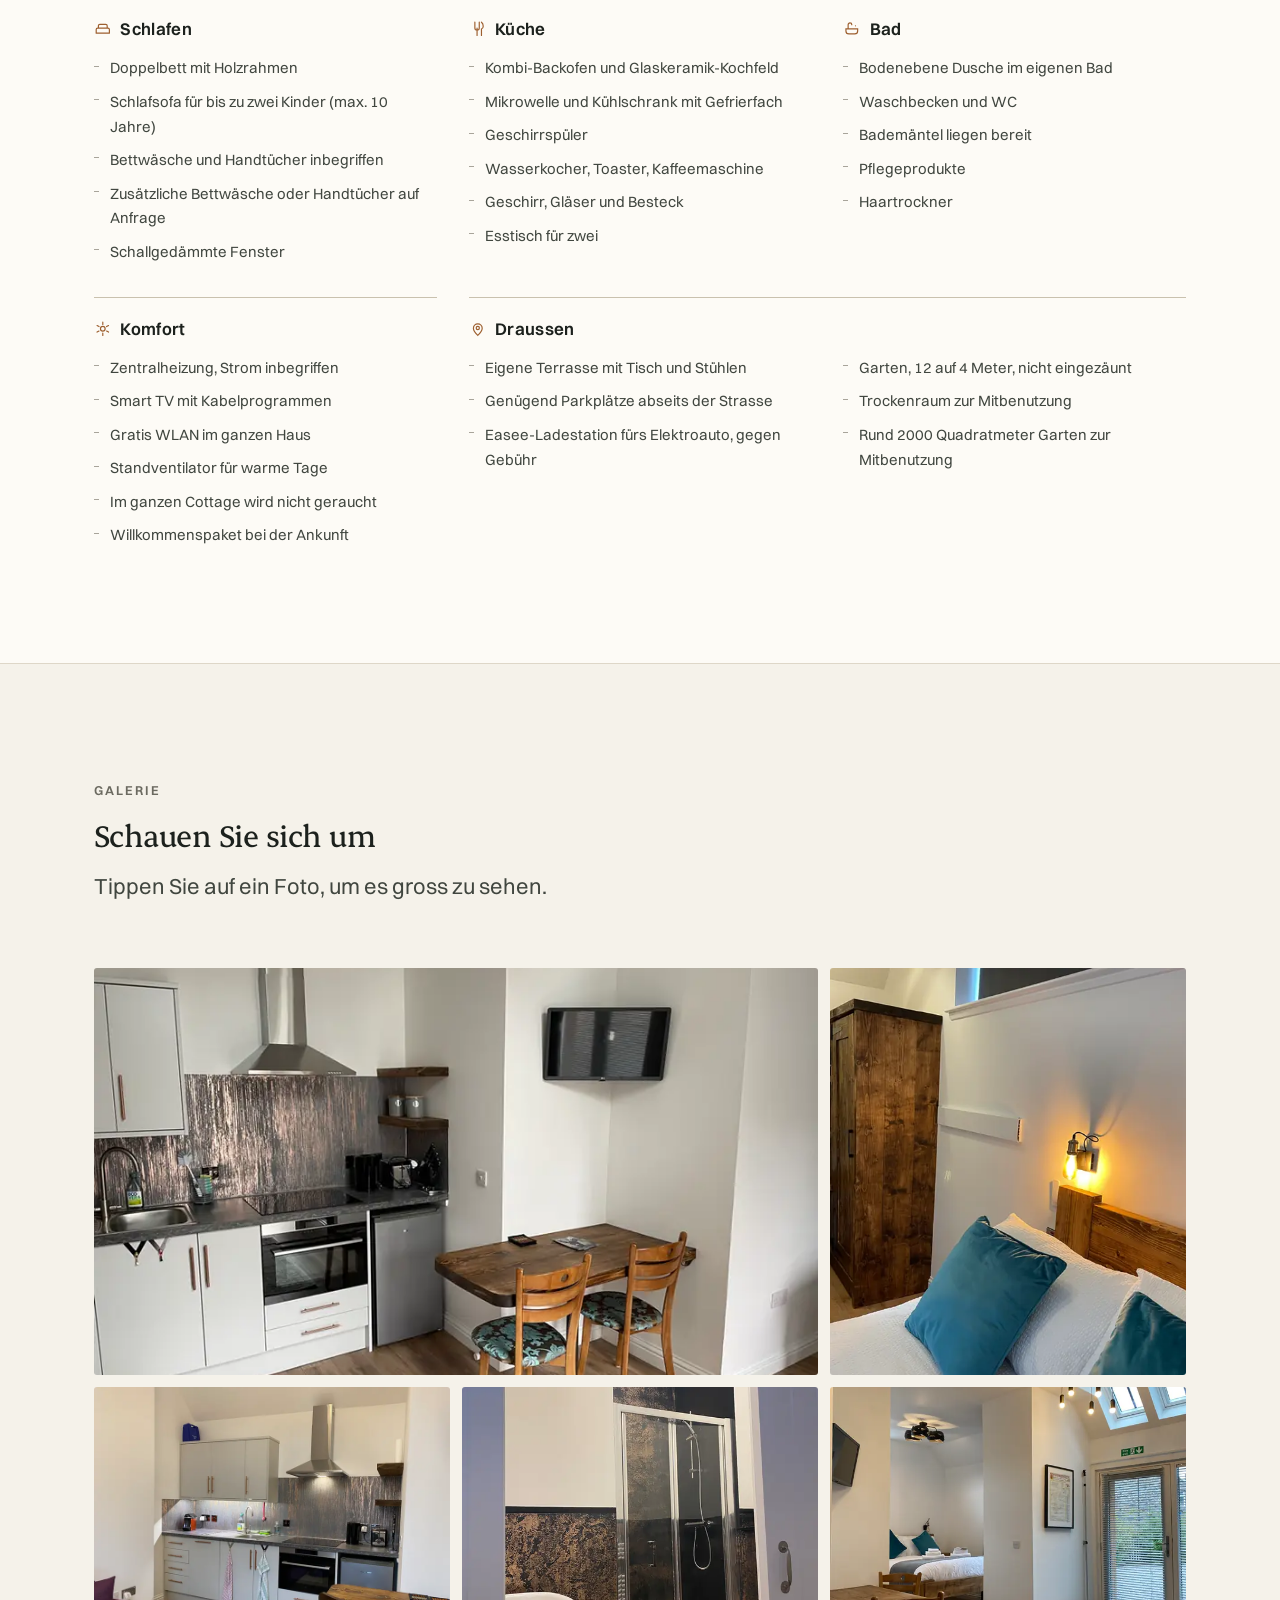
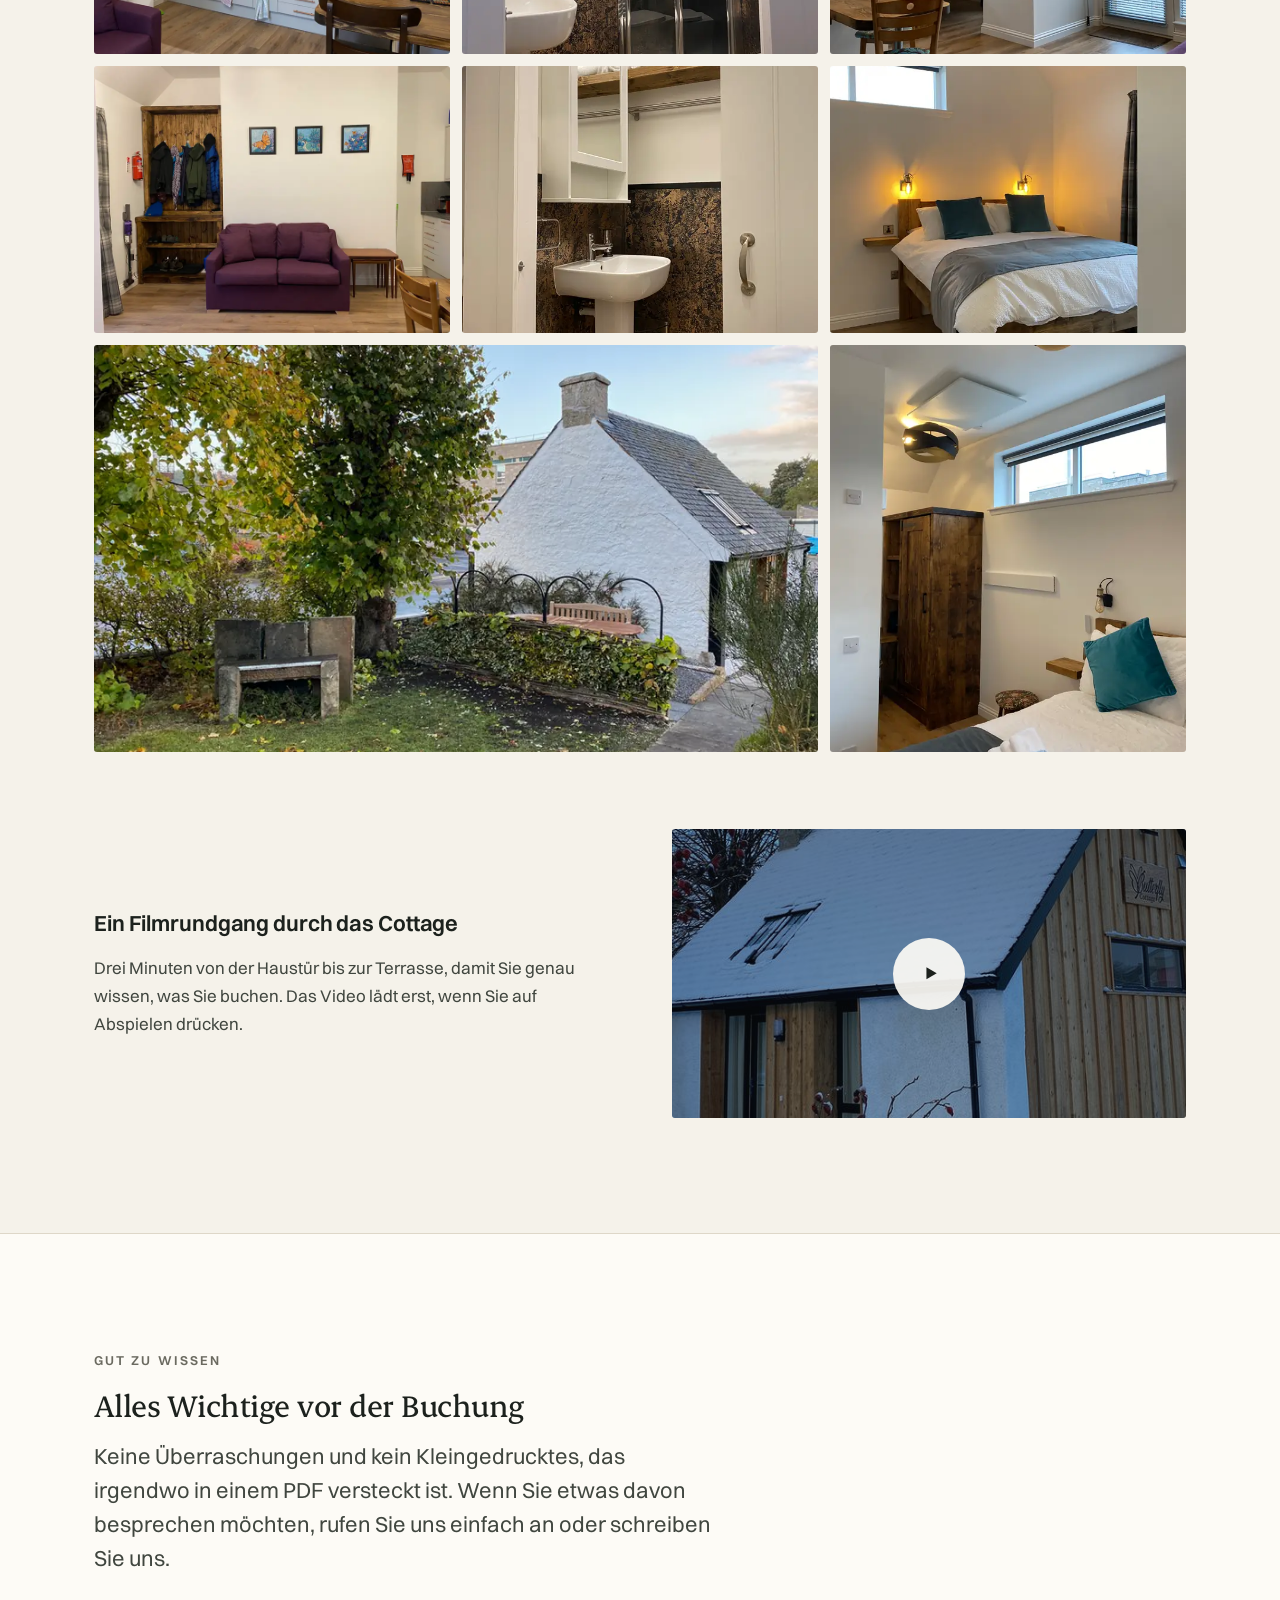
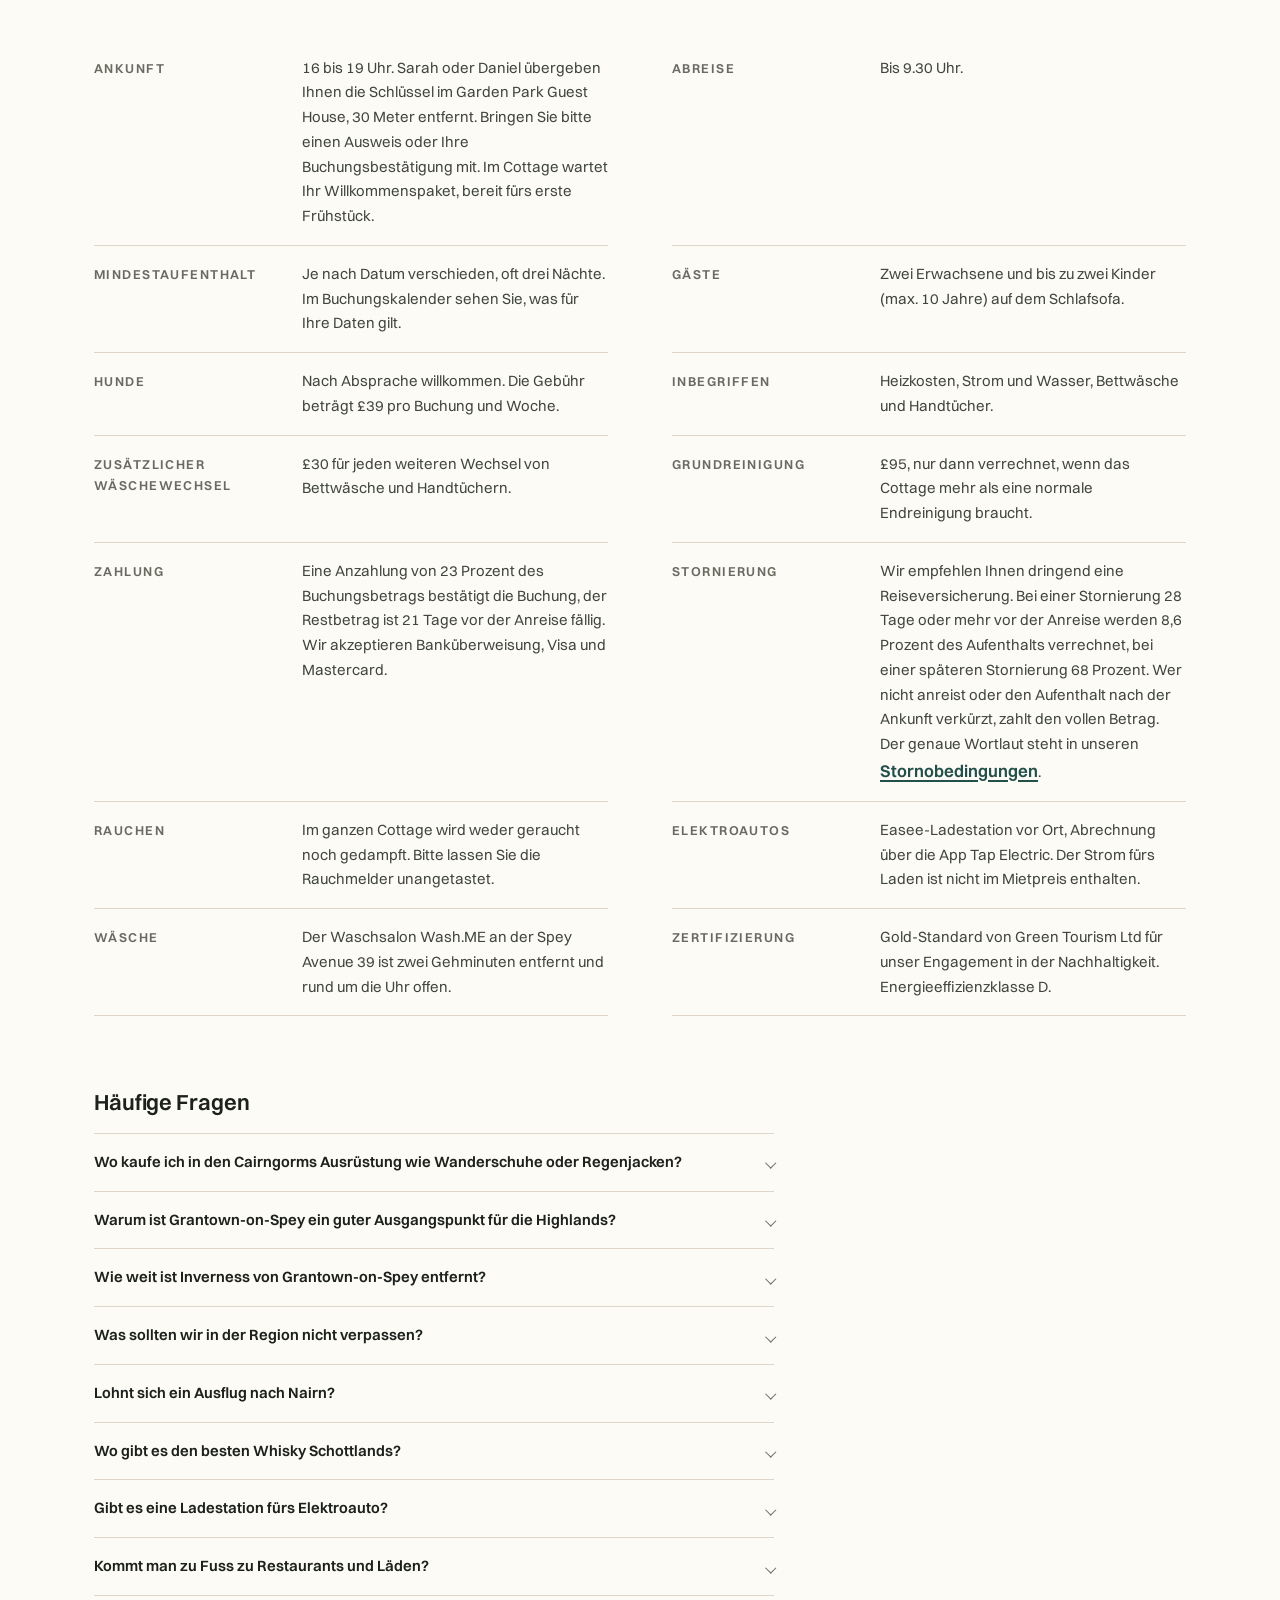
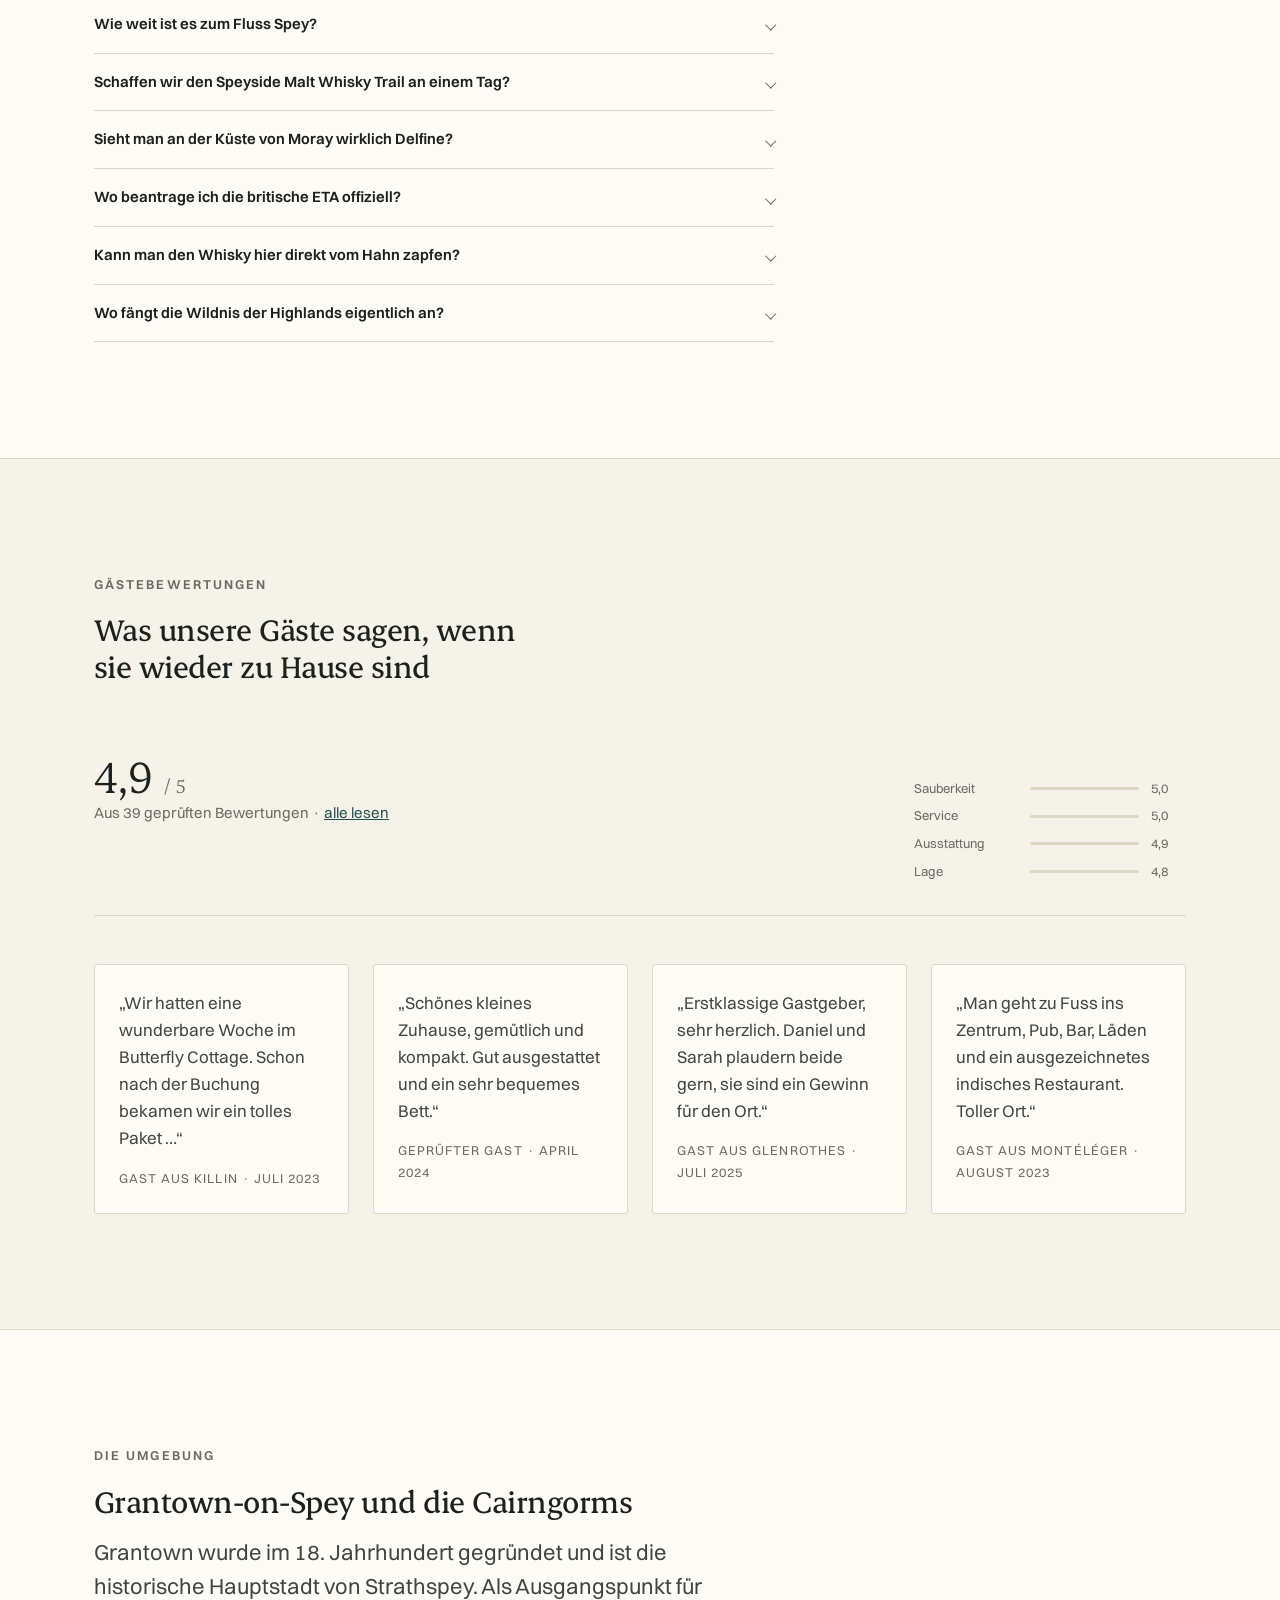
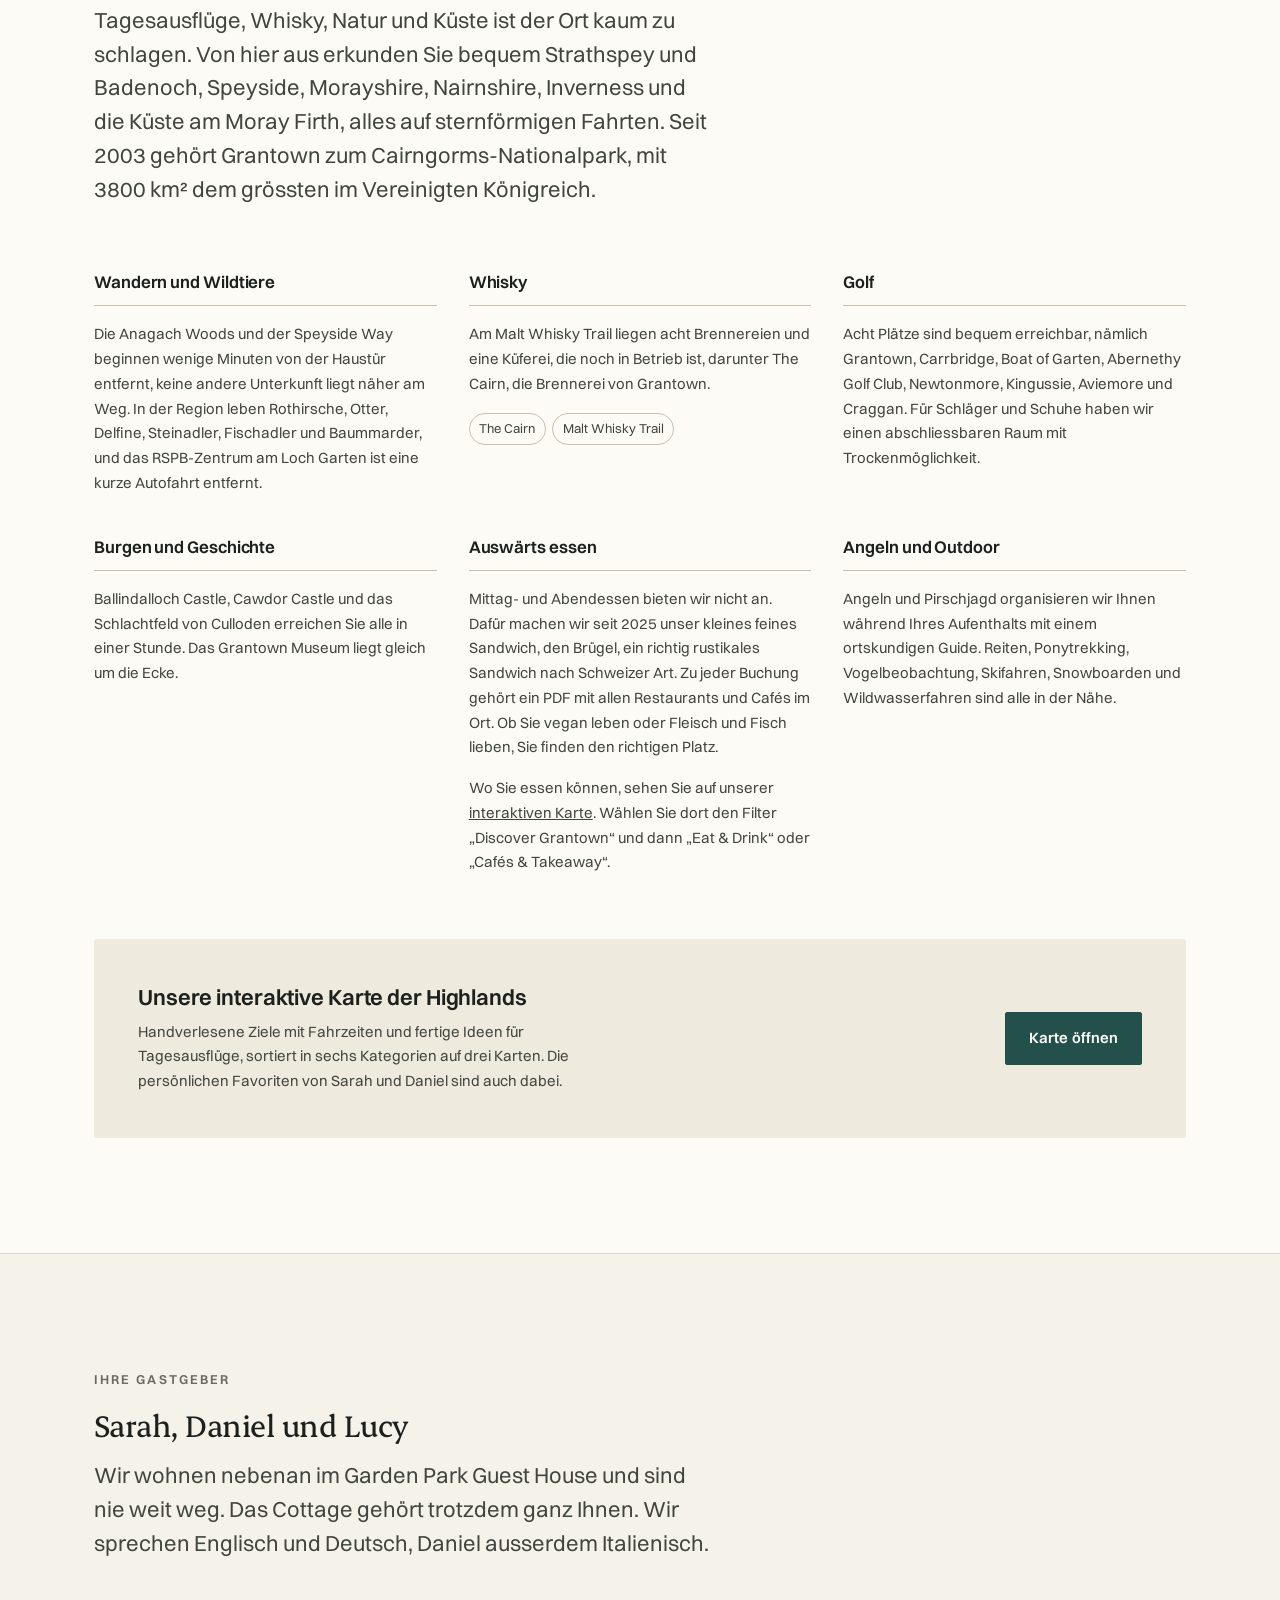
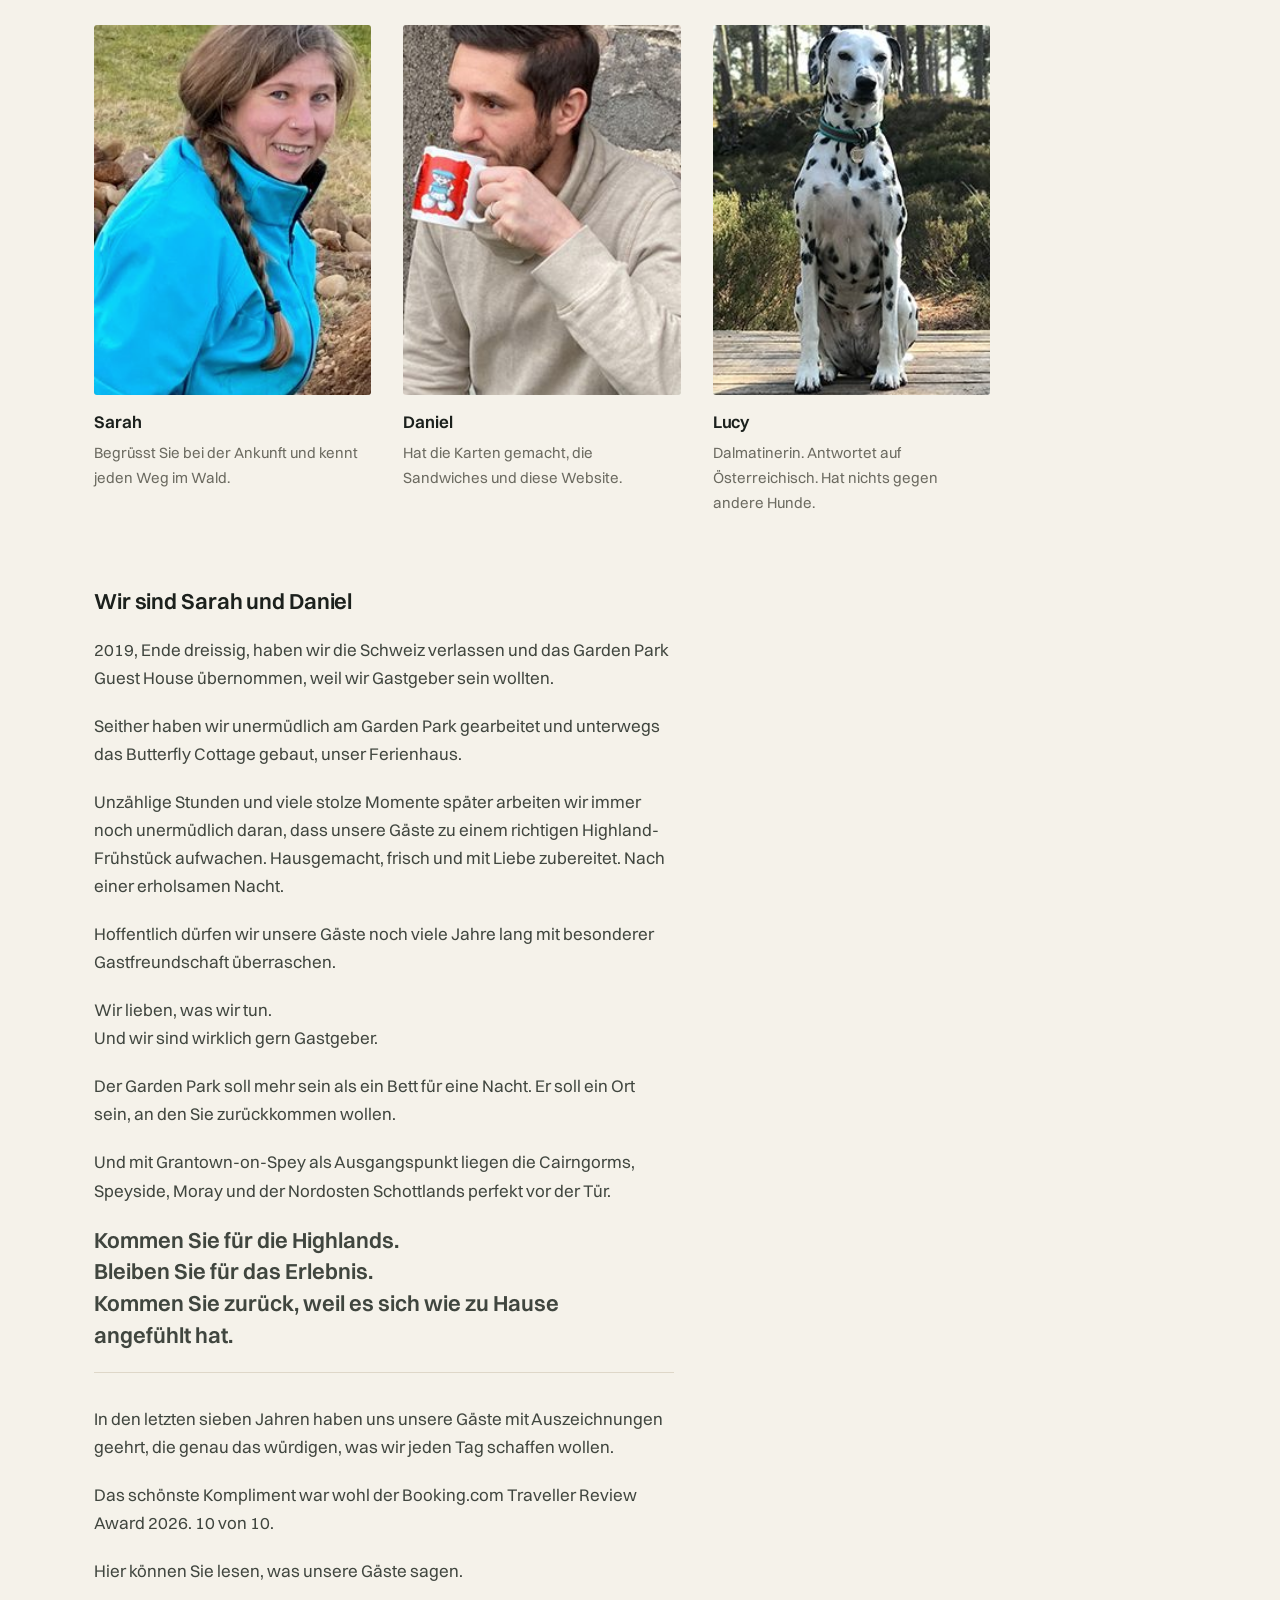
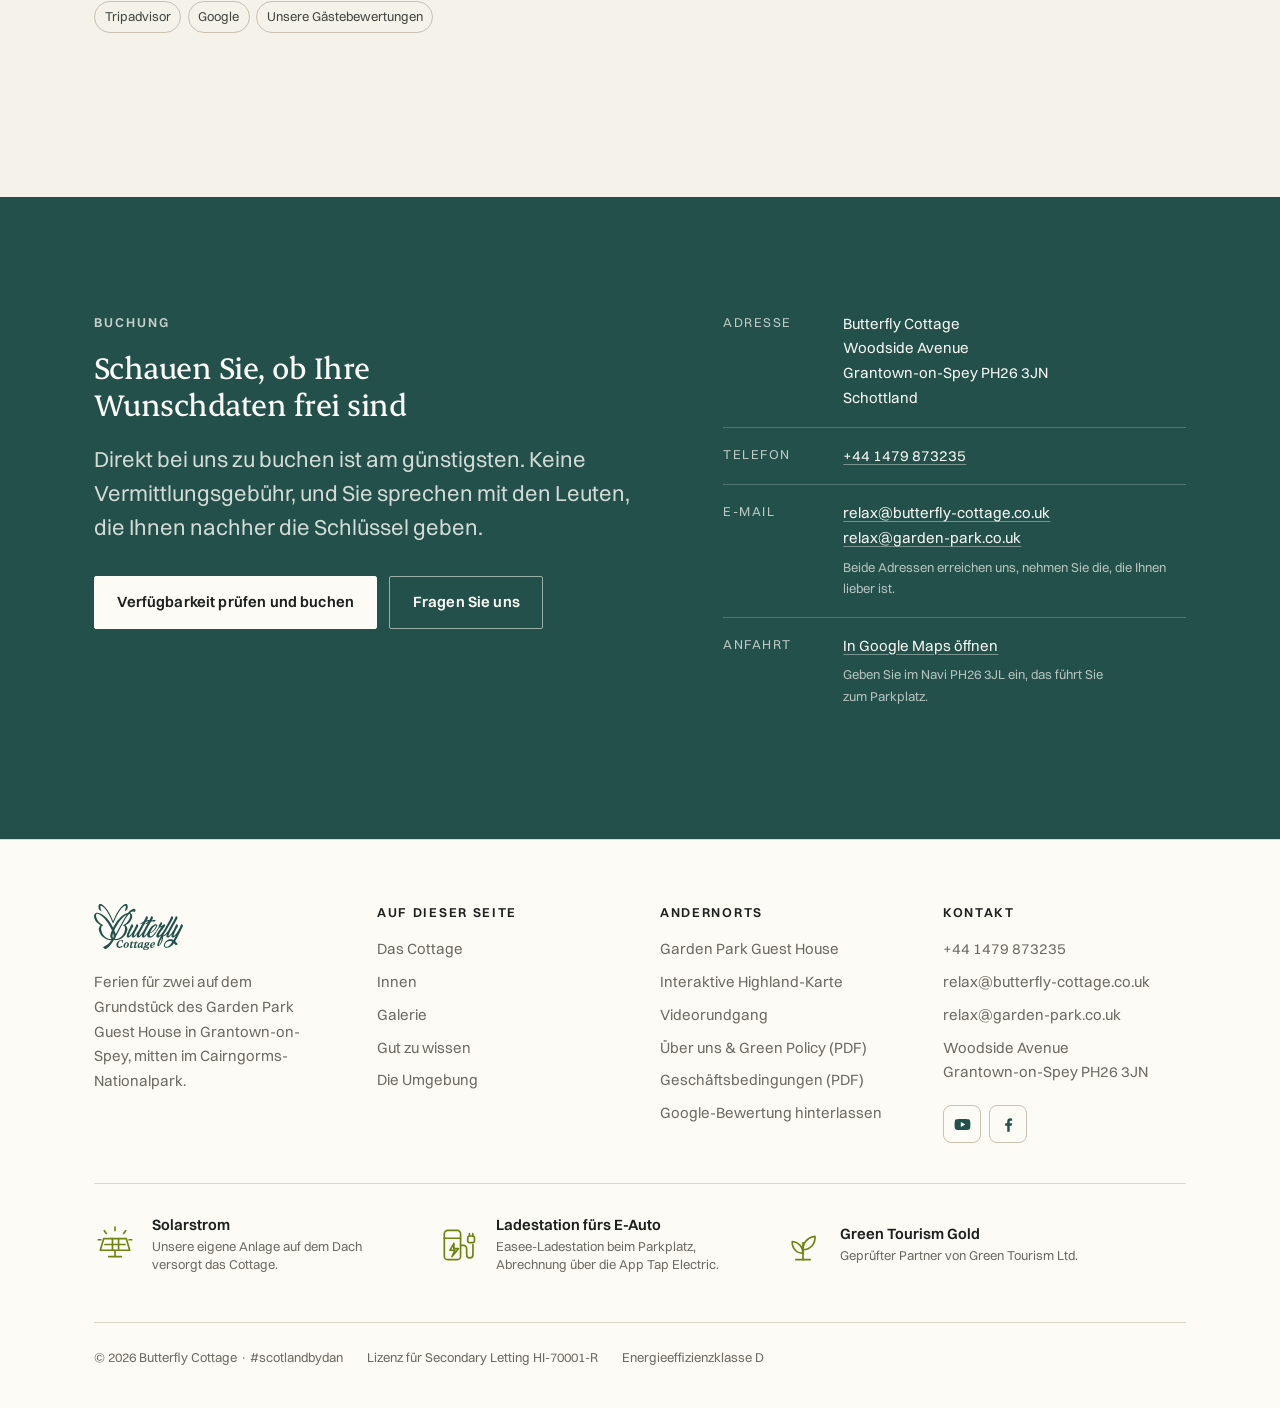
==== commit 001aede0: "Drop the two Garden Park breakfast questions Both were about the guest house next door, not about a " ====
--- a/de/index.html
+++ b/de/index.html
@@ -137,14 +137,6 @@
             },
             {
                   "@type": "Question",
-                  "name": "Warum ist die Qualität des Essens im Garden Park wichtig?",
-                  "acceptedAnswer": {
-                        "@type": "Answer",
-                        "text": "Daniel und Sarah sind überzeugt, dass ein gutes Frühstück den Ton für den ganzen Tag setzt. Im Garden Park ist der Saft hundert Prozent, die Eier stammen wo möglich aus Freilandhaltung und die Zutaten aus der Region. Qualität ist dort eine Überzeugung und kein Häkchen auf einer Liste. Der Garden Park trägt den Gold Award von Green Tourism."
-                  }
-            },
-            {
-                  "@type": "Question",
                   "name": "Gibt es eine Ladestation fürs Elektroauto?",
                   "acceptedAnswer": {
                         "@type": "Answer",
@@ -157,14 +149,6 @@
                   "acceptedAnswer": {
                         "@type": "Answer",
                         "text": "Ja. Der Garden Park liegt in einer ruhigen Seitenstrasse. Ins Zentrum sind es etwa zwei Gehminuten. Jedes Restaurant ist eine bis zehn Minuten entfernt, mehrere davon unter vier."
-                  }
-            },
-            {
-                  "@type": "Question",
-                  "name": "Gibt es veganes Frühstück?",
-                  "acceptedAnswer": {
-                        "@type": "Answer",
-                        "text": "Ja. Frische vegetarische und vegane Auswahl gibt es jeden Tag."
                   }
             },
             {
@@ -641,20 +625,12 @@
               <p class="faq__answer">Wer weiss das schon. Die Wahrheit ist, dass diese Frage niemand beantworten kann. Schottland hat über 140 Brennereien und jeder Geschmack ist anders. Vielleicht mögen Sie einen rauchigen Inselwhisky, vielleicht sind Sie ganz neu dabei. Dann ist Speyside einer der besten Orte für den Anfang. Bleiben Sie bei uns und entdecken Sie über 50 Brennereien in Speyside und Strathspey.</p>
             </details>
             <details class="faq__item">
-              <summary>Warum ist die Qualität des Essens im Garden Park wichtig?</summary>
-              <p class="faq__answer">Daniel und Sarah sind überzeugt, dass ein gutes Frühstück den Ton für den ganzen Tag setzt. Im Garden Park ist der Saft hundert Prozent, die Eier stammen wo möglich aus Freilandhaltung und die Zutaten aus der Region. Qualität ist dort eine Überzeugung und kein Häkchen auf einer Liste. Der Garden Park trägt den Gold Award von Green Tourism.</p>
-            </details>
-            <details class="faq__item">
               <summary>Gibt es eine Ladestation fürs Elektroauto?</summary>
               <p class="faq__answer">Ja. Das Garden Park Guest House hat eine Ladestation auf dem Parkplatz. Sie aktivieren sie bequem über die passende App. Sie ist seit 2022 in Betrieb.</p>
             </details>
             <details class="faq__item">
               <summary>Kommt man zu Fuss zu Restaurants und Läden?</summary>
               <p class="faq__answer">Ja. Der Garden Park liegt in einer ruhigen Seitenstrasse. Ins Zentrum sind es etwa zwei Gehminuten. Jedes Restaurant ist eine bis zehn Minuten entfernt, mehrere davon unter vier.</p>
-            </details>
-            <details class="faq__item">
-              <summary>Gibt es veganes Frühstück?</summary>
-              <p class="faq__answer">Ja. Frische vegetarische und vegane Auswahl gibt es jeden Tag.</p>
             </details>
             <details class="faq__item">
               <summary>Wie weit ist es zum Fluss Spey?</summary>
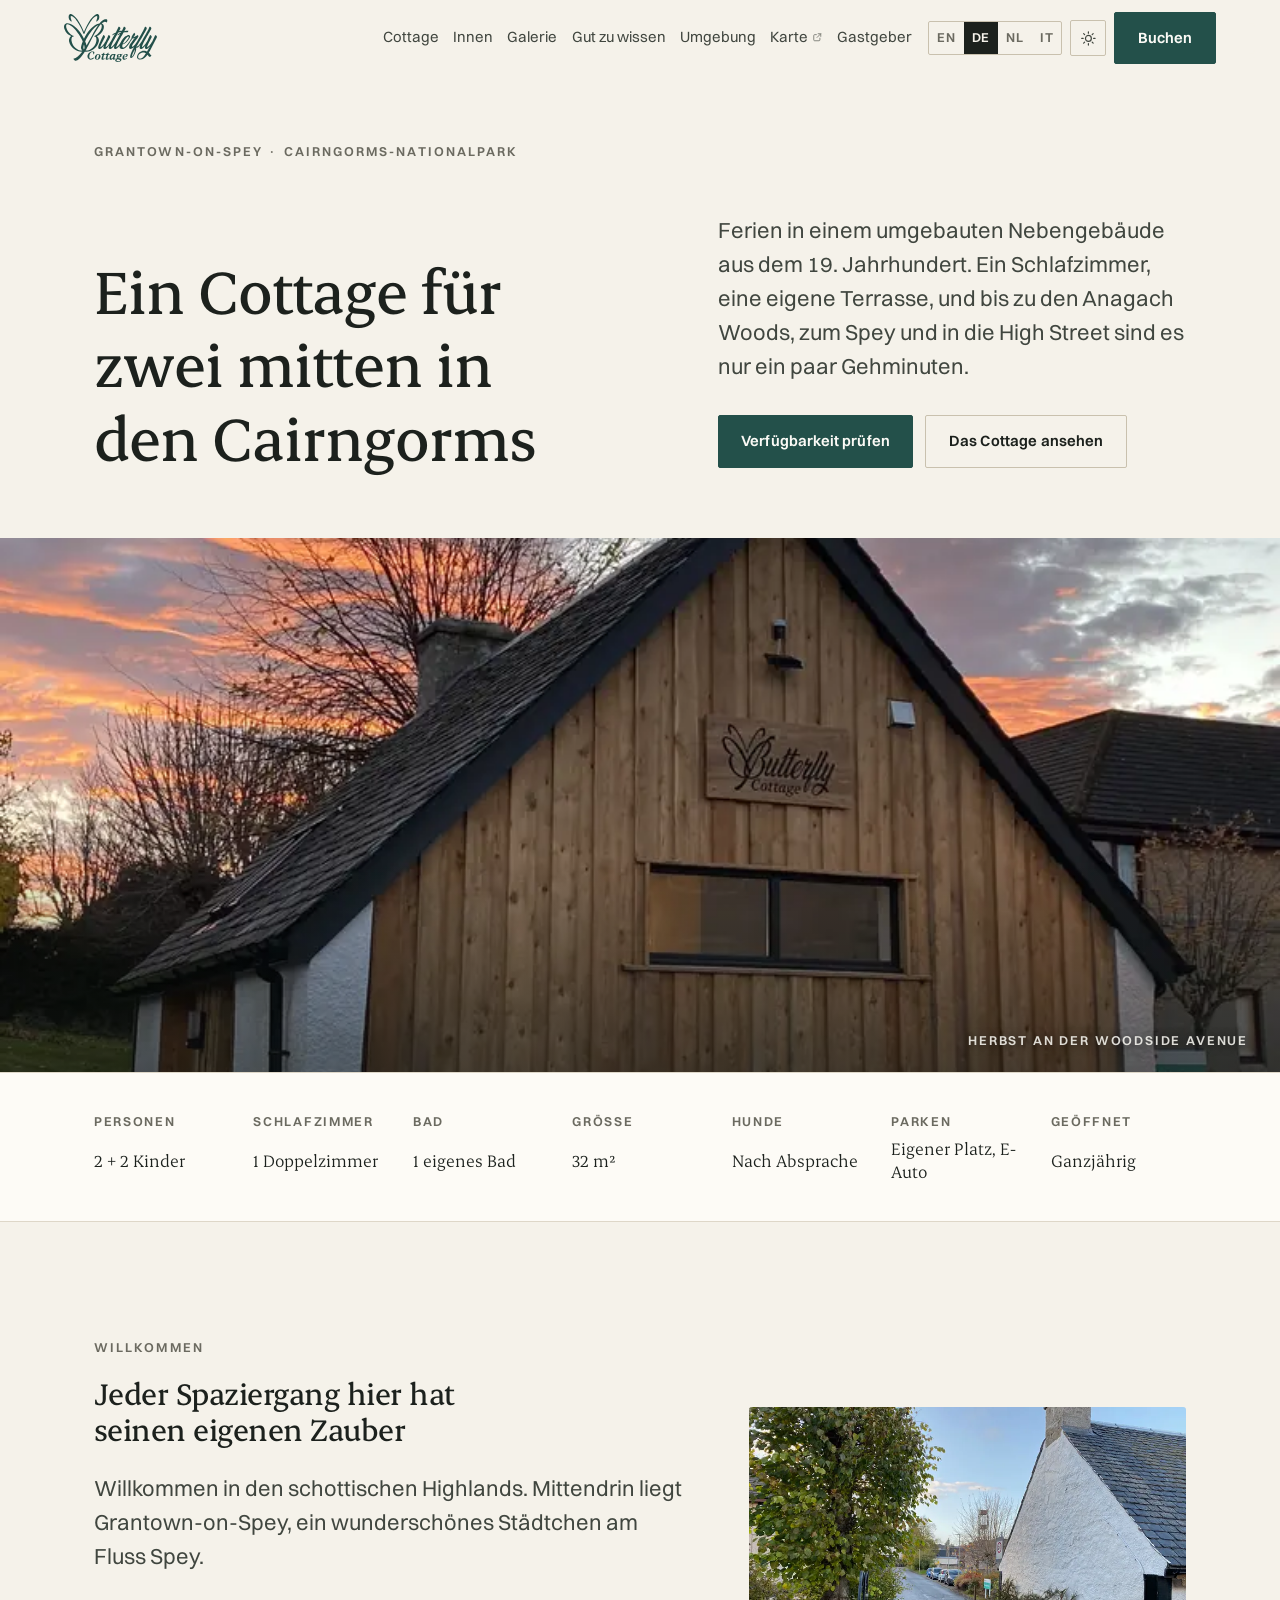
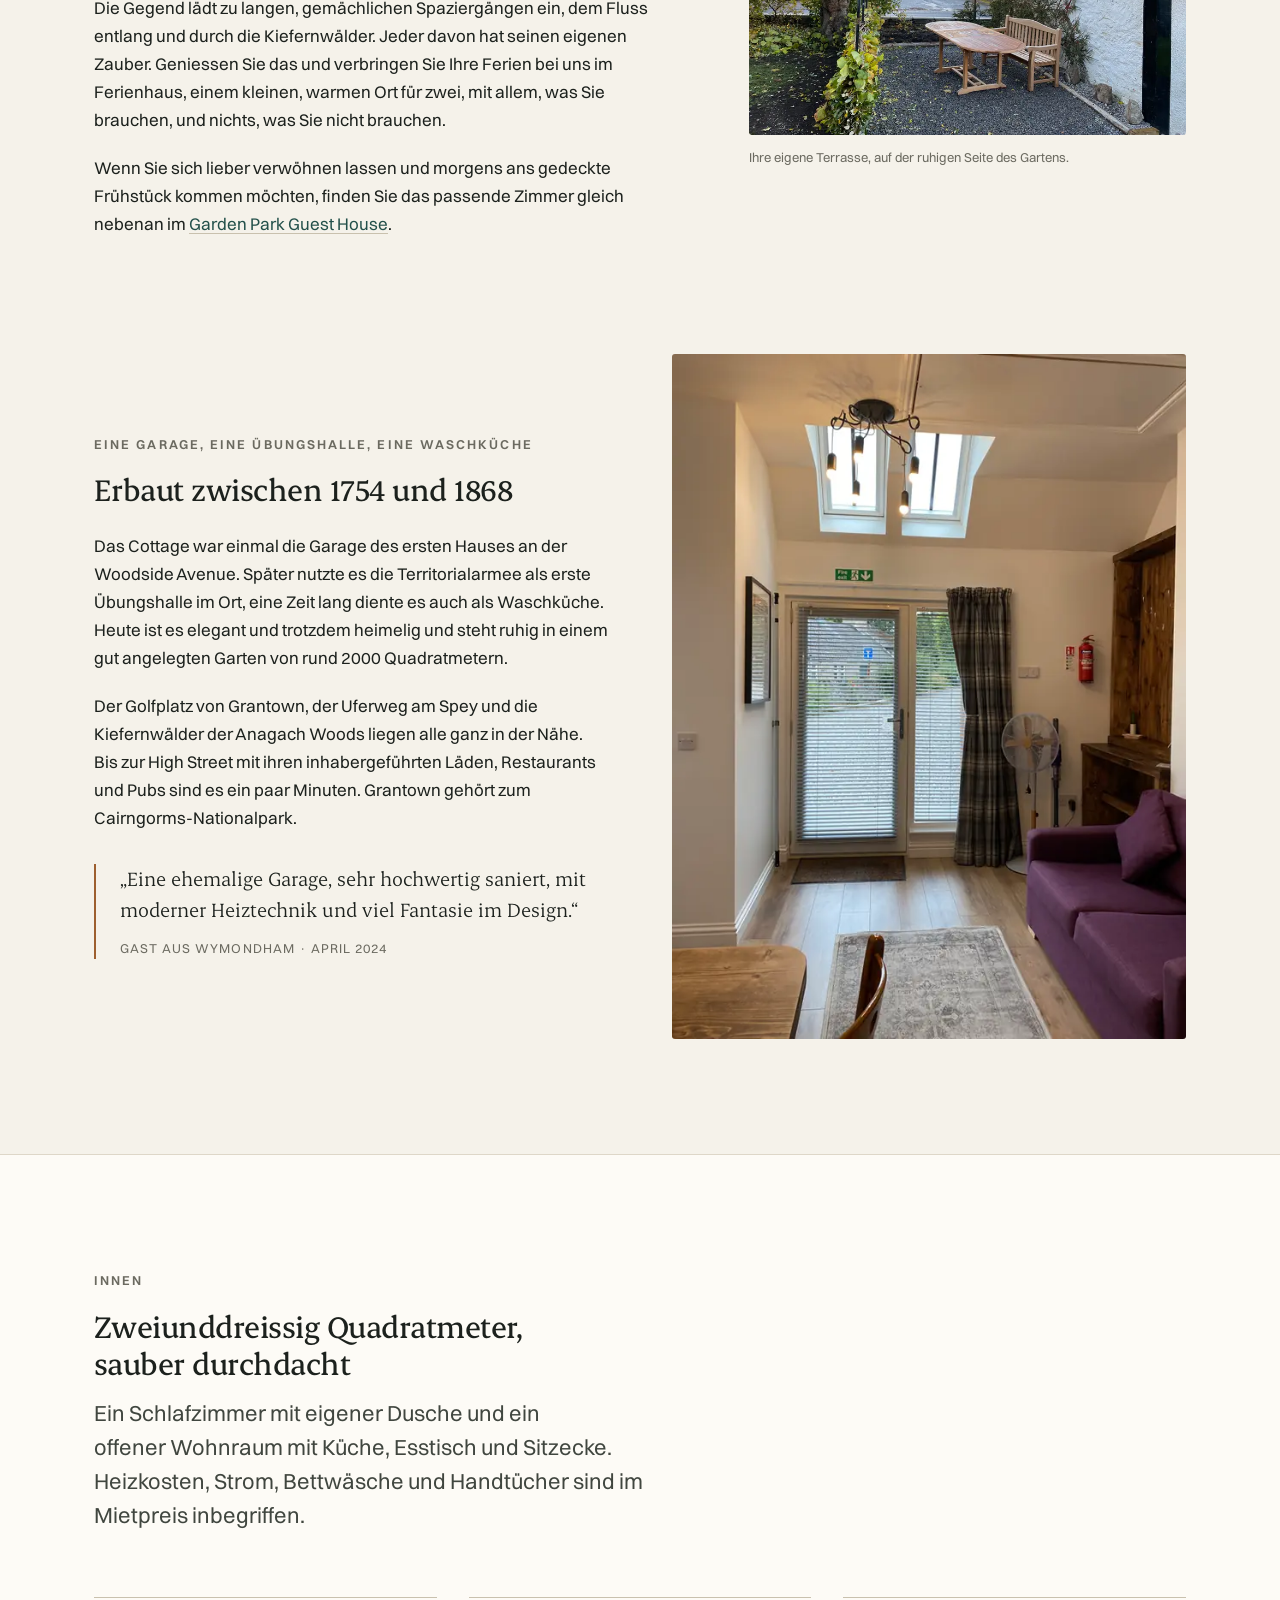
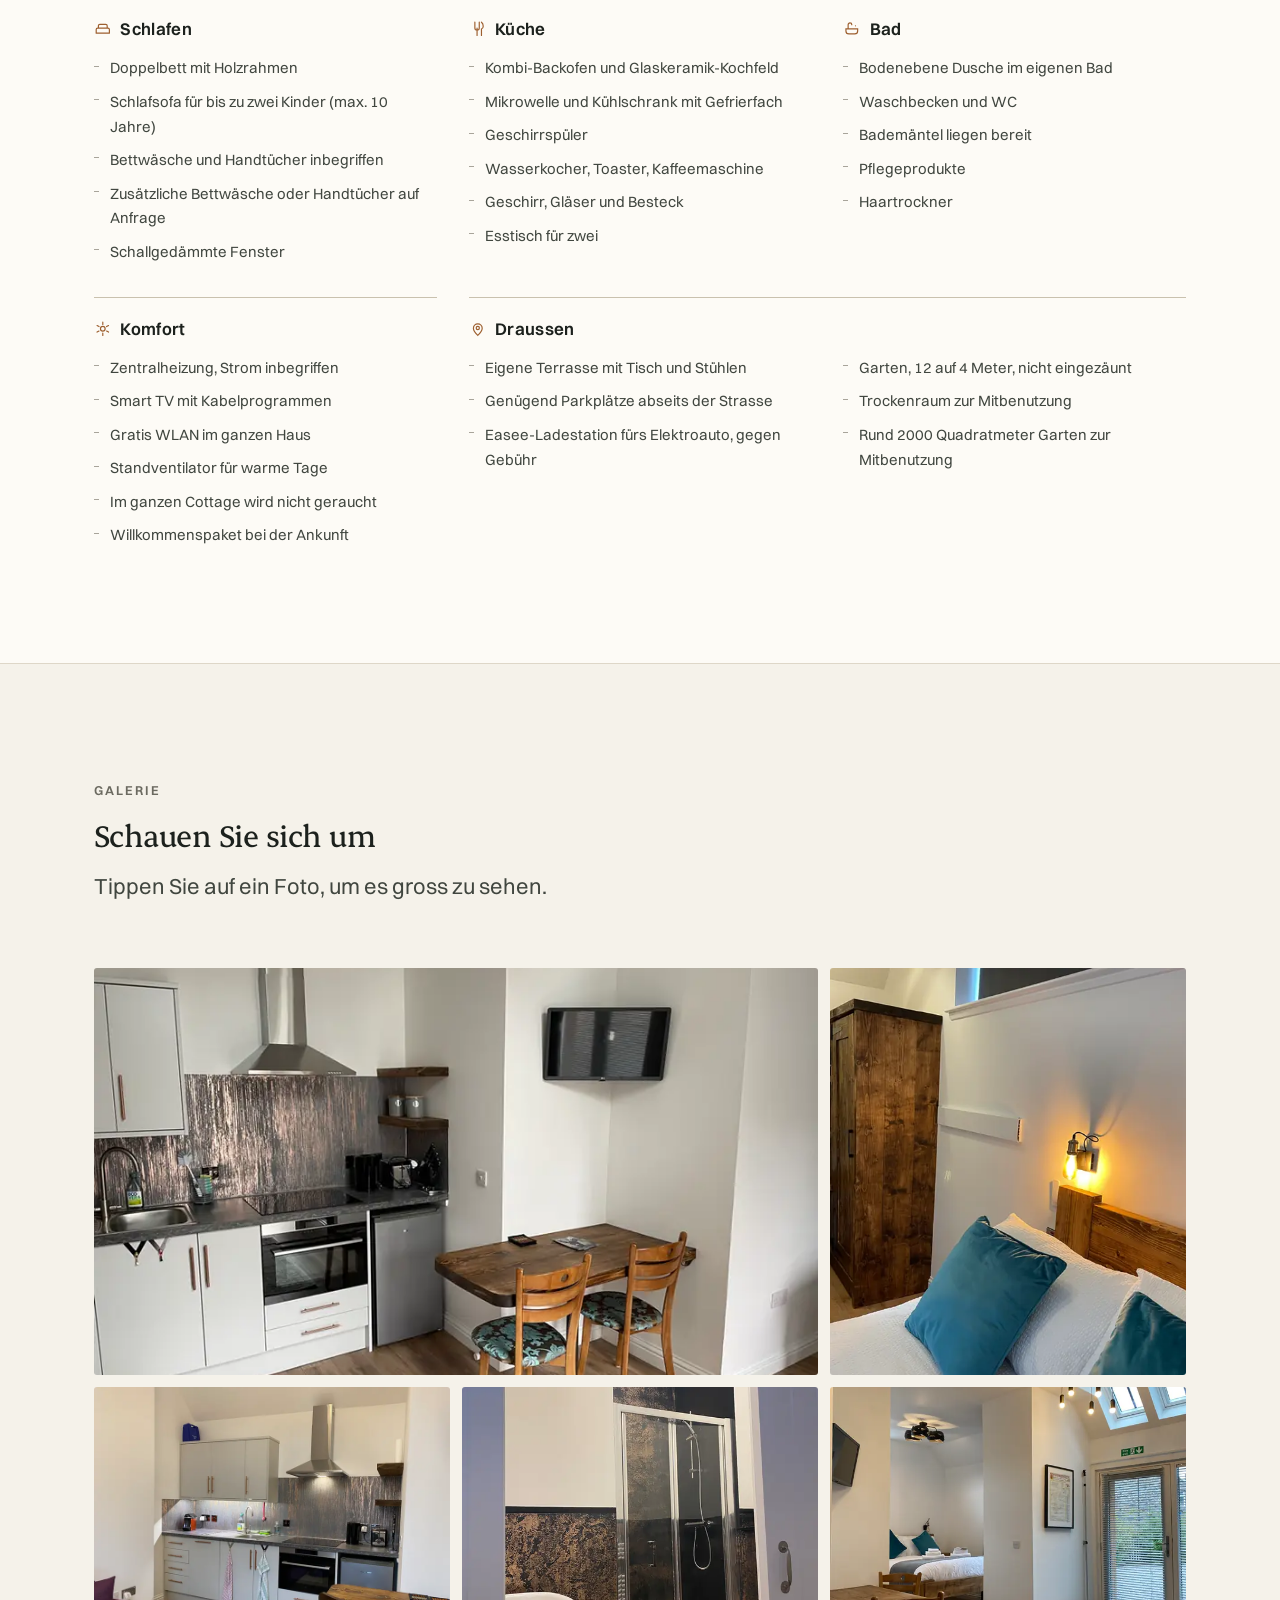
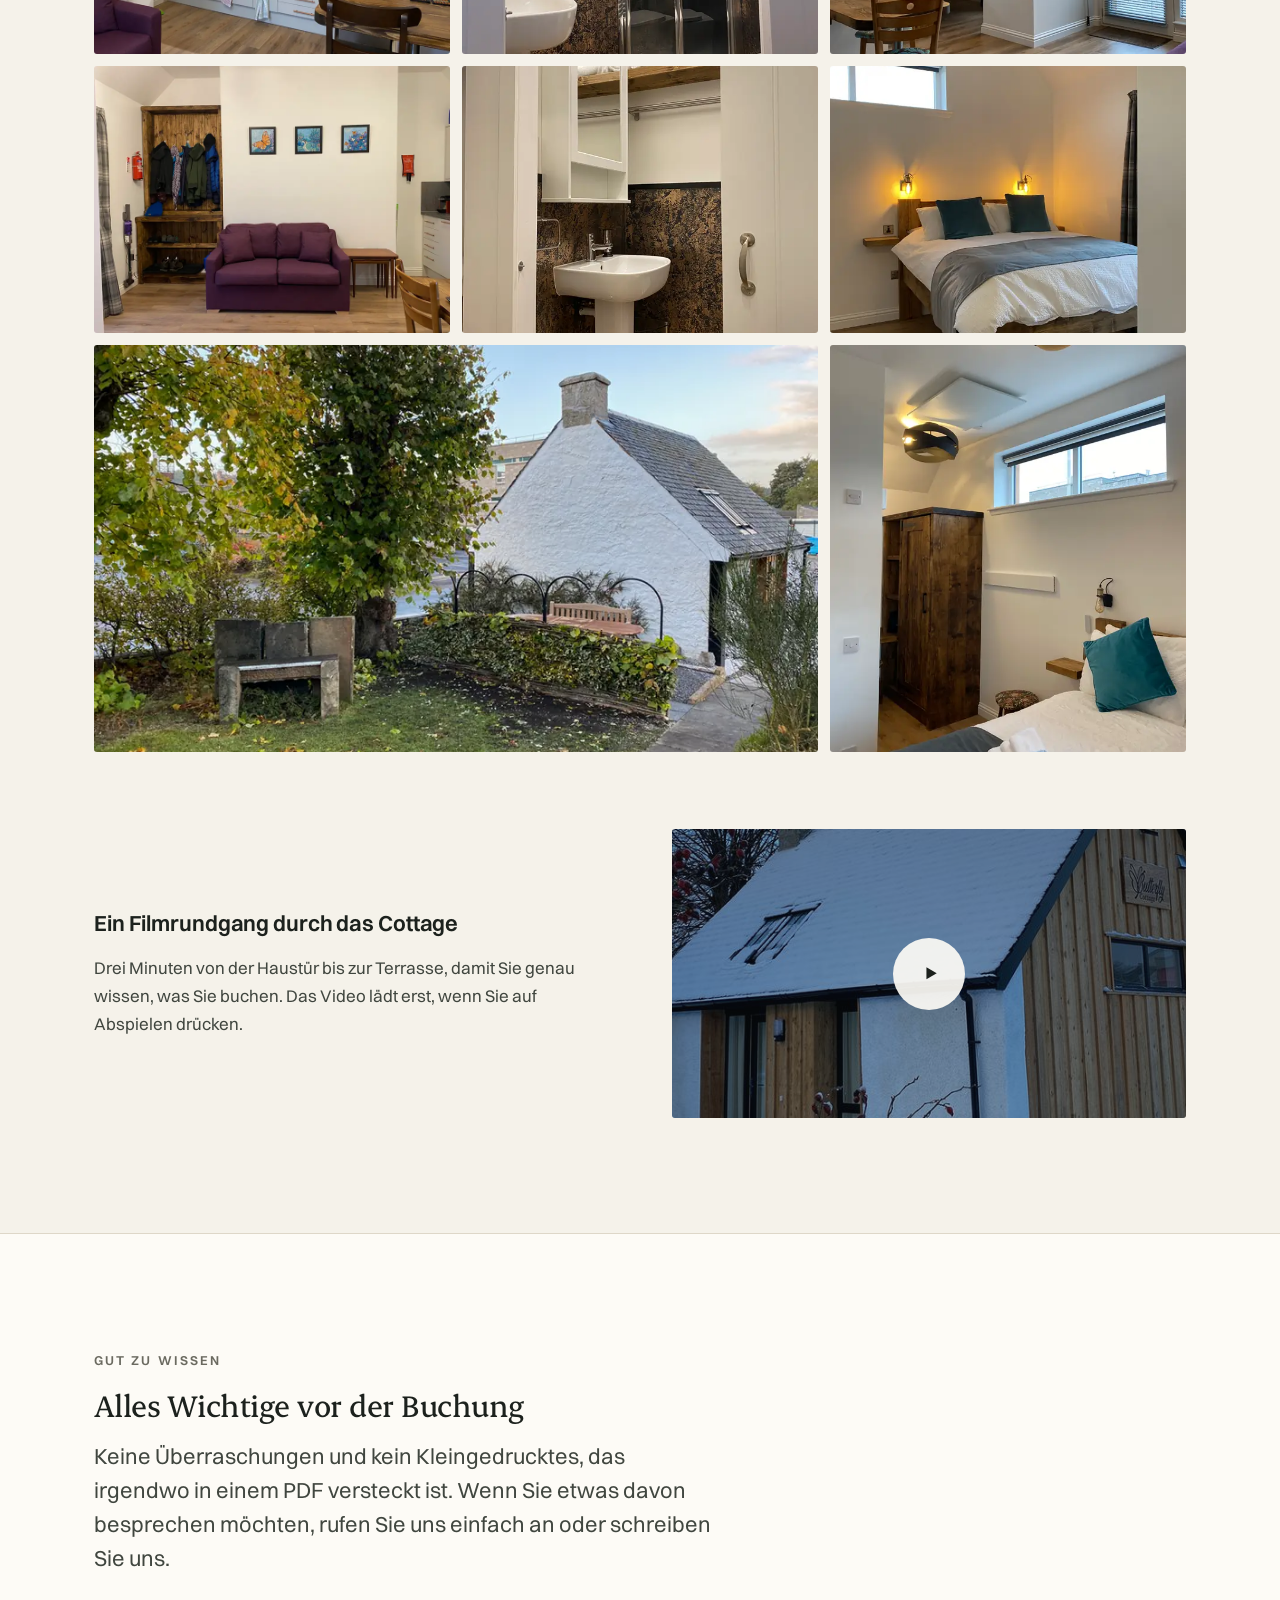
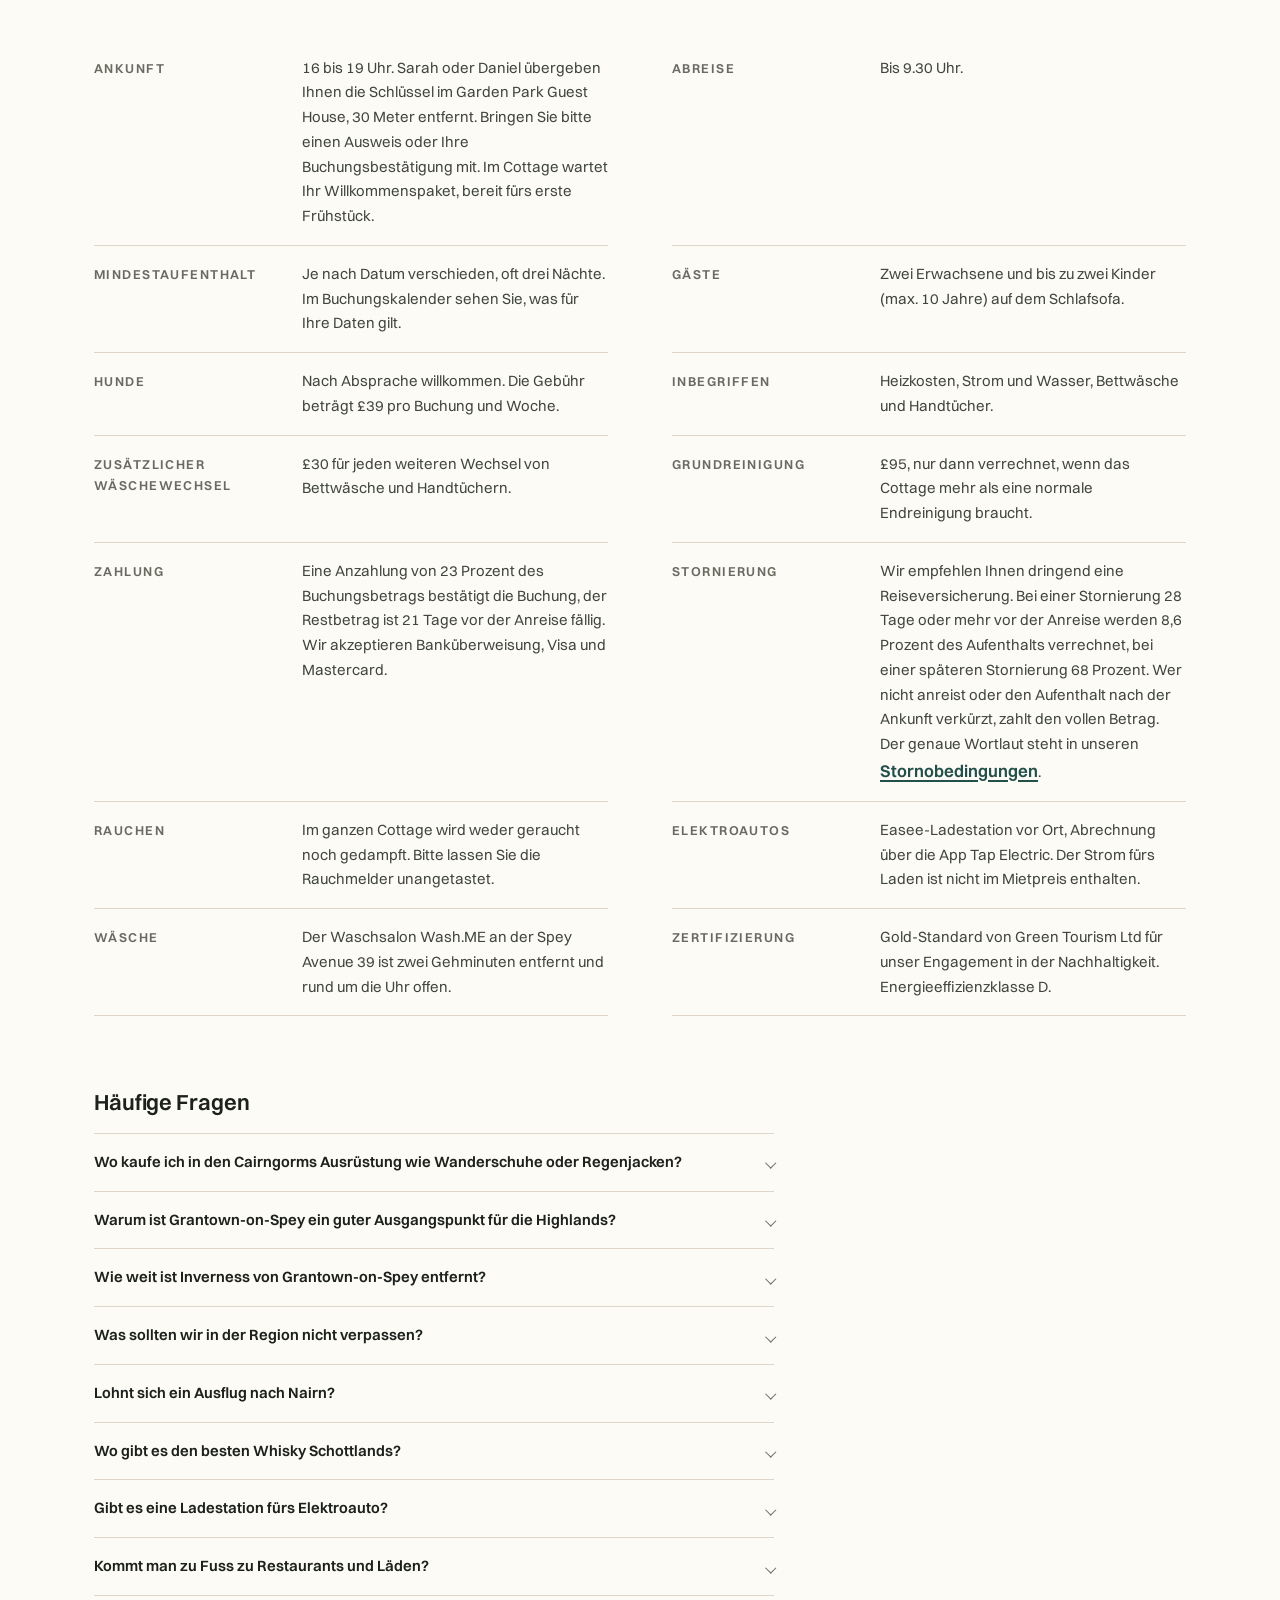
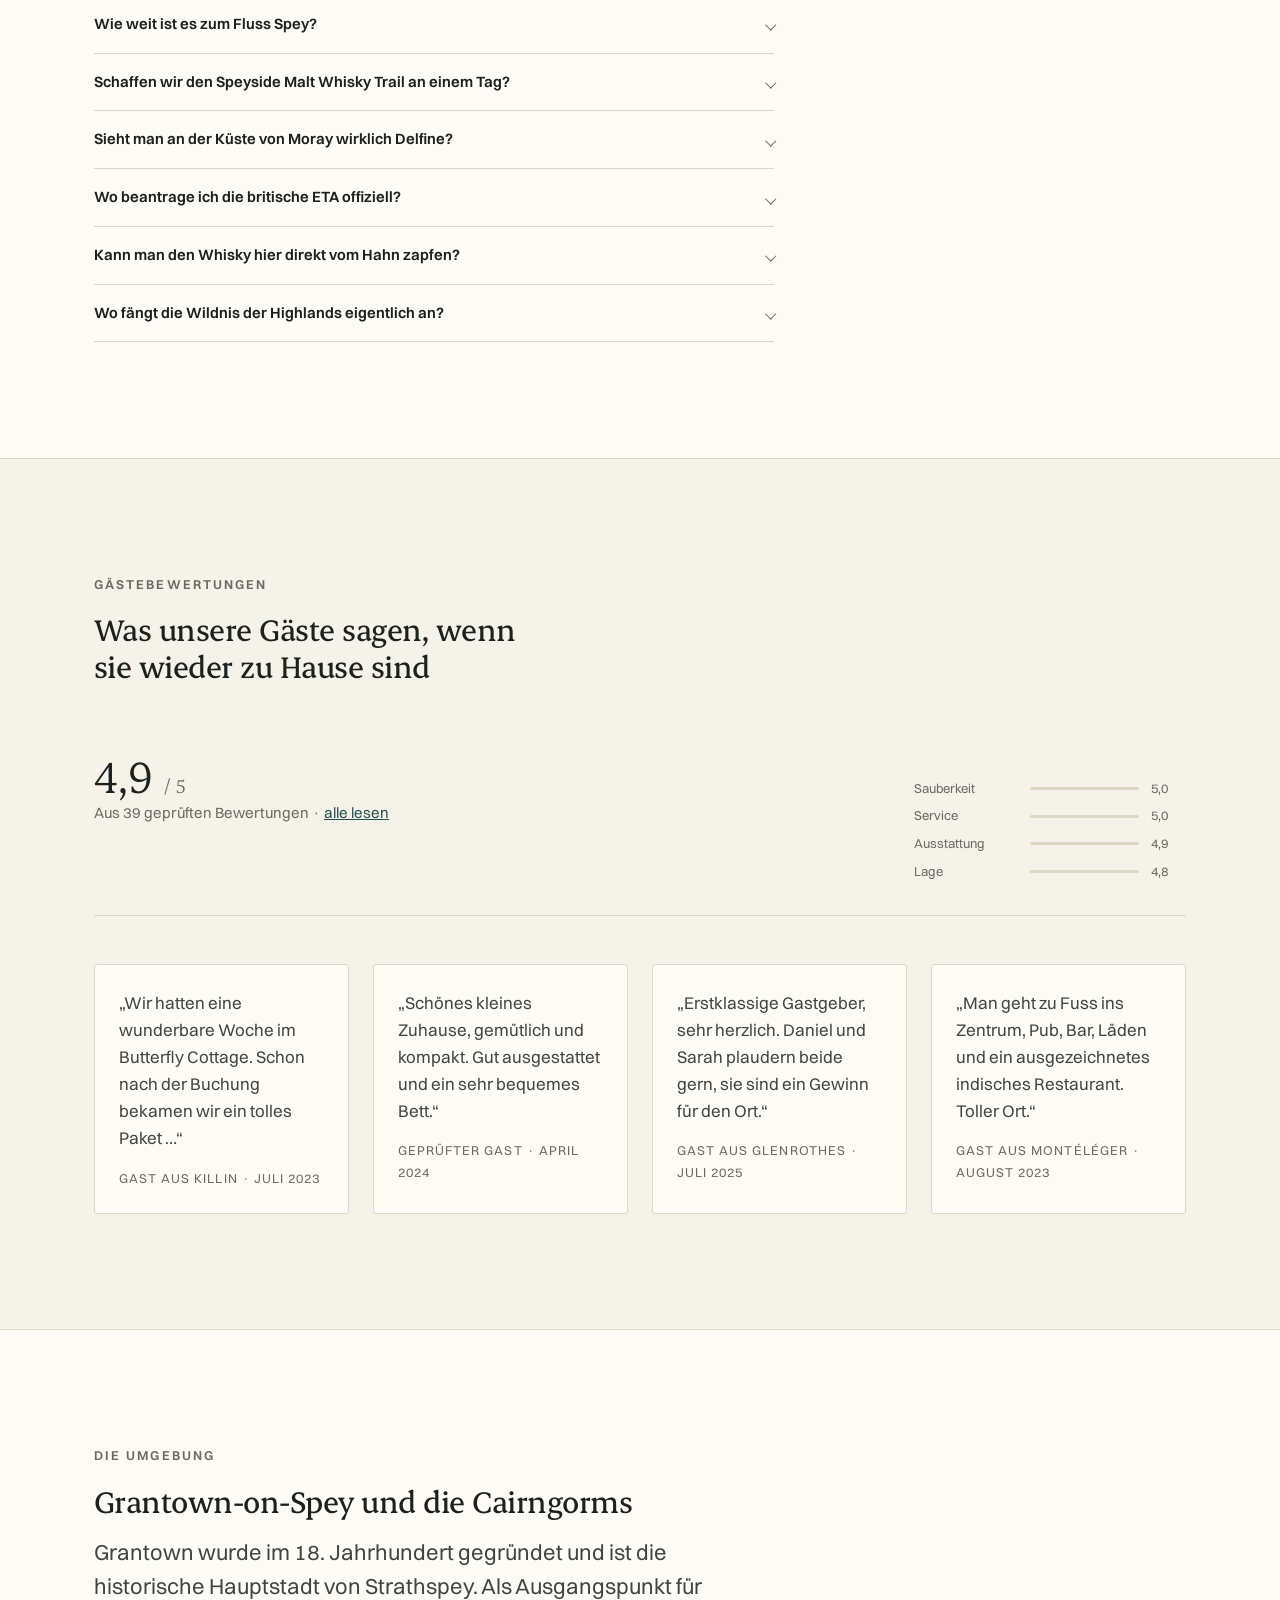
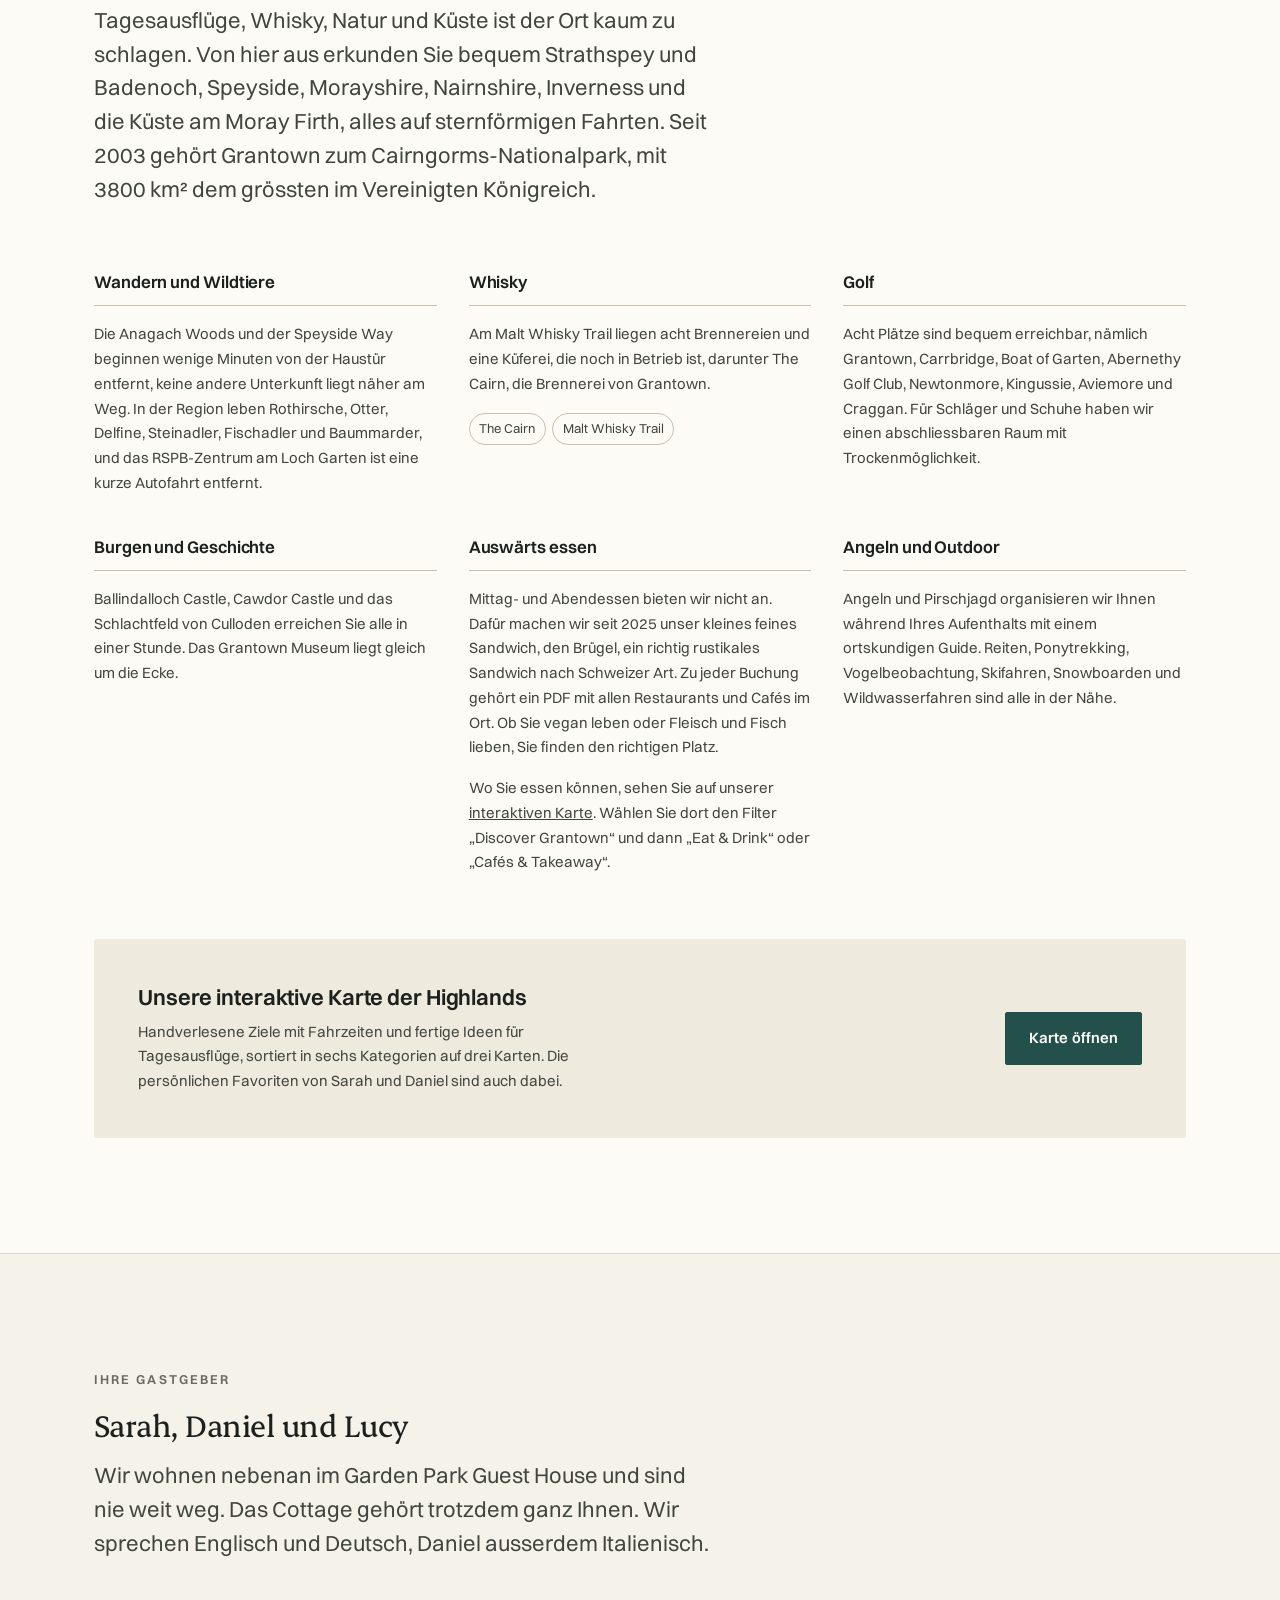
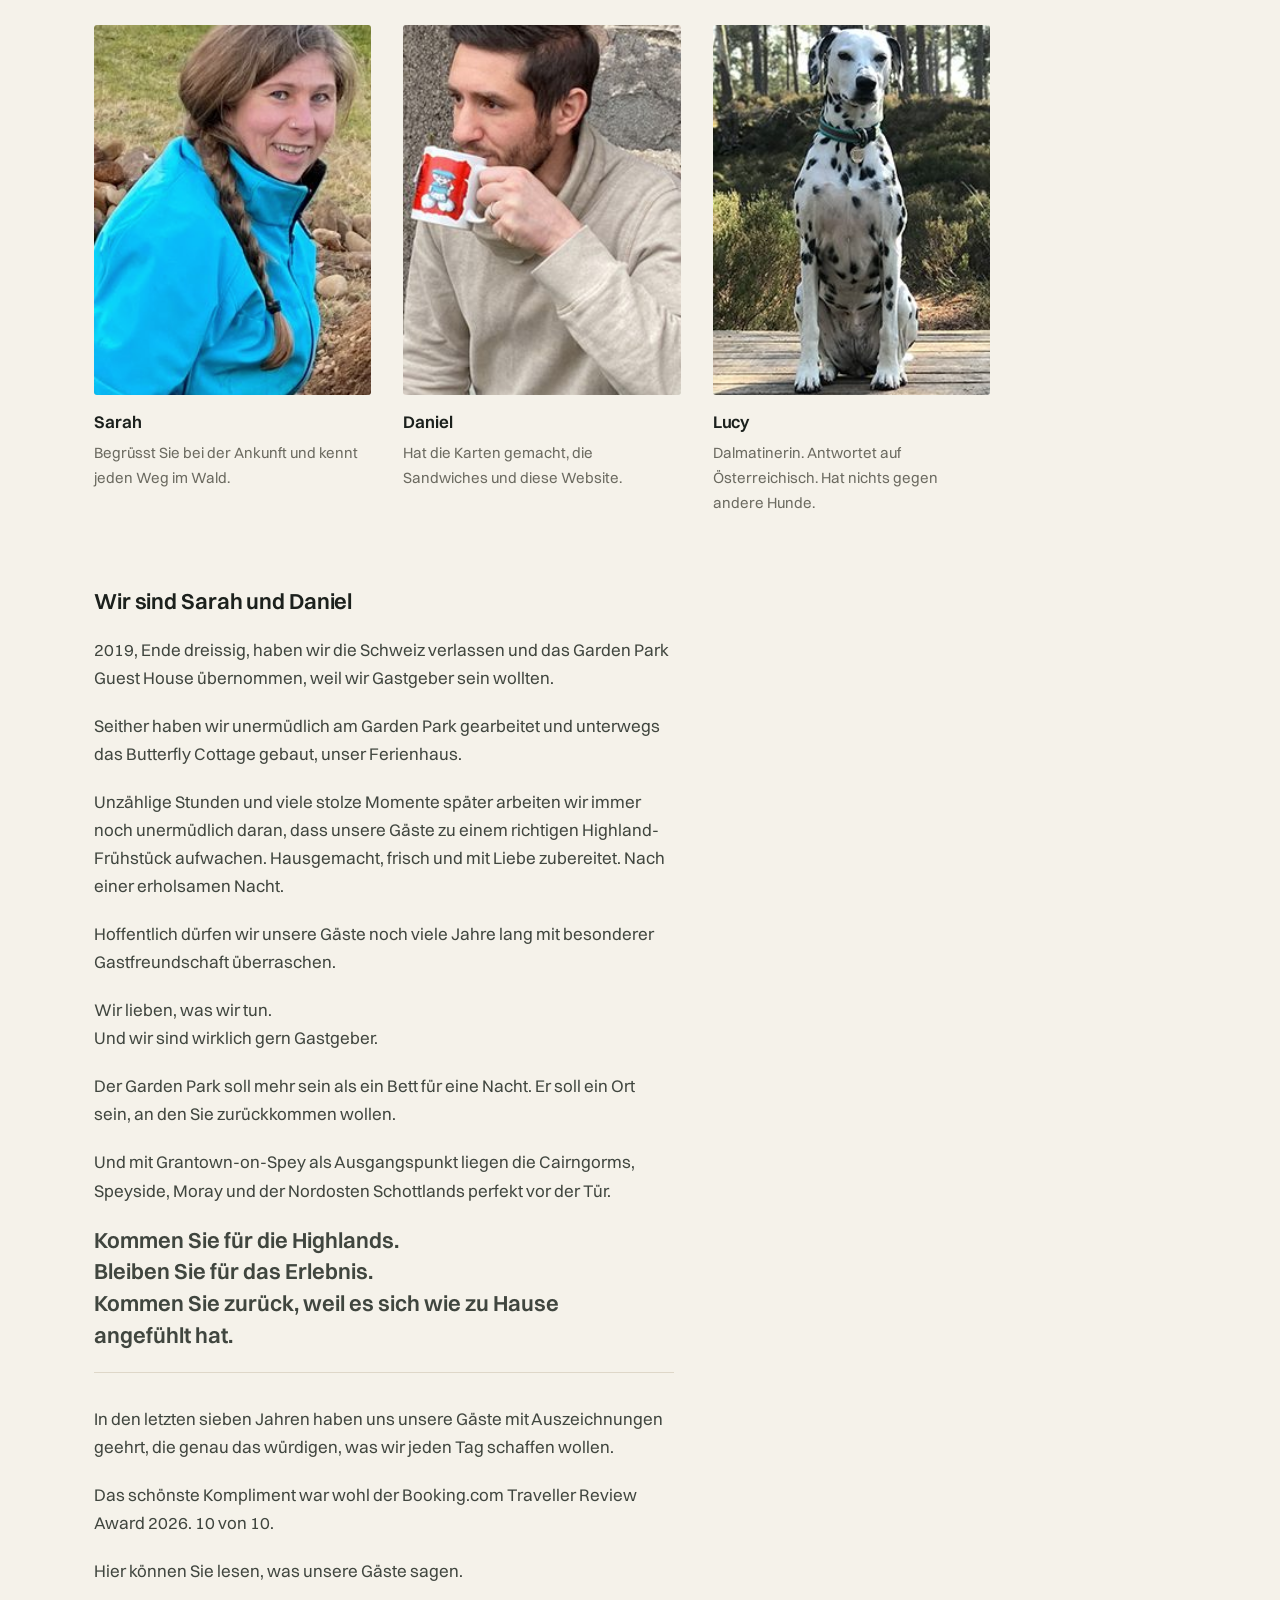
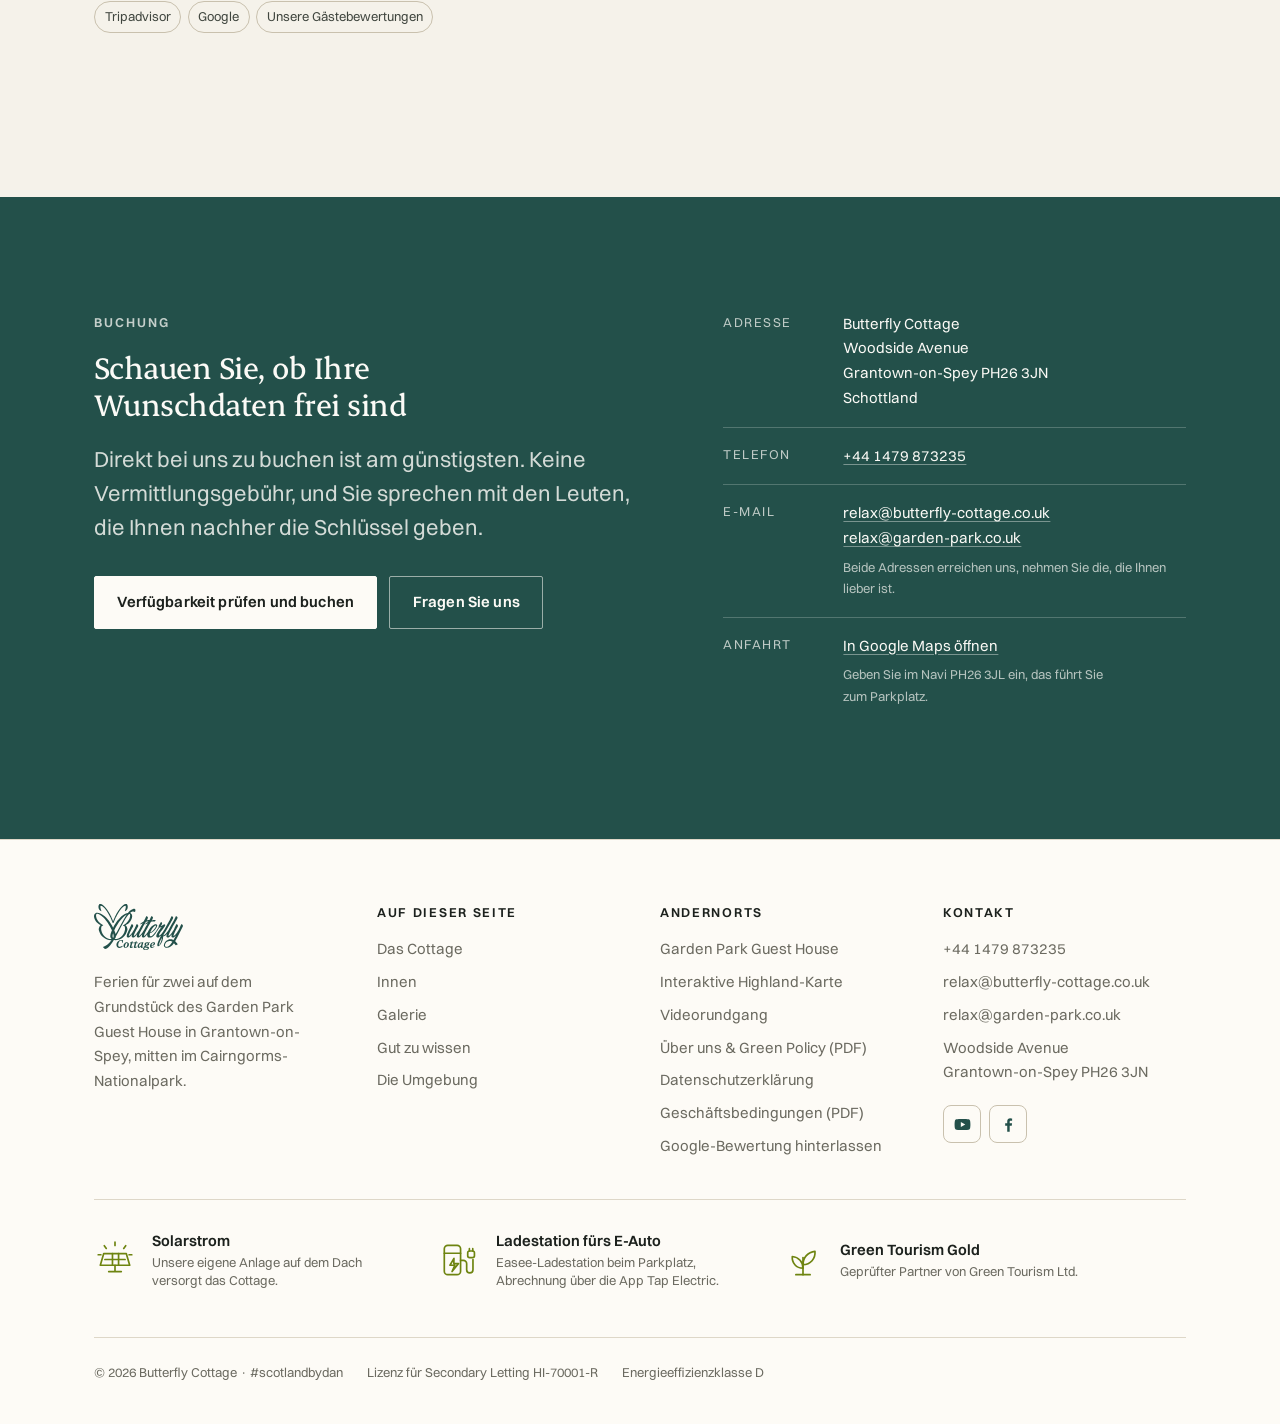
==== commit 69f8ee8f: "Add a privacy notice covering the site's actual data flows UK GDPR requires one; there wasn't one. S" ====
--- a/de/index.html
+++ b/de/index.html
@@ -20,11 +20,11 @@
     <meta property="og:locale:alternate" content="en_GB" />
     <meta property="og:locale:alternate" content="nl_NL" />
     <meta property="og:locale:alternate" content="it_IT" />
-    <link rel="alternate" hreflang="en" href="https://www.butterfly-cottage.co.uk/en/" />
+    <link rel="alternate" hreflang="en" href="https://www.butterfly-cottage.co.uk/" />
     <link rel="alternate" hreflang="de" href="https://www.butterfly-cottage.co.uk/de/" />
     <link rel="alternate" hreflang="nl" href="https://www.butterfly-cottage.co.uk/nl/" />
     <link rel="alternate" hreflang="it" href="https://www.butterfly-cottage.co.uk/it/" />
-    <link rel="alternate" hreflang="x-default" href="https://www.butterfly-cottage.co.uk/en/" />
+    <link rel="alternate" hreflang="x-default" href="https://www.butterfly-cottage.co.uk/" />
     <meta name="theme-color" content="#23504a" />
 
     <link rel="icon" type="image/svg+xml" href="../assets/favicon.svg" />
@@ -244,7 +244,7 @@
               <path d="M4 7h16M4 12h16M4 17h16" />
             </svg>
           </button>
-          <a class="btn header__cta" href="https://booking-directly.com/widgets/vrH0Qv5AZ9Wv27rptmZNQra3VJQ18zFUxabT3YHgR2fjOQ6BMHNNqZD2gFszE/" rel="noopener">Buchen</a>
+          <a class="btn header__cta" href="https://booking-directly.com/widgets/vrH0Qv5AZ9Wv27rptmZNQra3VJQ18zFUxabT3YHgR2fjOQ6BMHNNqZD2gFszE/" target="_blank" rel="noopener">Buchen</a>
         </div>
       </div>
     </header>
@@ -263,7 +263,7 @@
                 in die High Street sind es nur ein paar Gehminuten.
               </p>
               <div class="btn-row">
-                <a class="btn" href="https://booking-directly.com/widgets/vrH0Qv5AZ9Wv27rptmZNQra3VJQ18zFUxabT3YHgR2fjOQ6BMHNNqZD2gFszE/" rel="noopener">Verfügbarkeit prüfen</a>
+                <a class="btn" href="https://booking-directly.com/widgets/vrH0Qv5AZ9Wv27rptmZNQra3VJQ18zFUxabT3YHgR2fjOQ6BMHNNqZD2gFszE/" target="_blank" rel="noopener">Verfügbarkeit prüfen</a>
                 <a class="btn btn--ghost" href="#gallery">Das Cottage ansehen</a>
               </div>
             </div>
@@ -334,7 +334,7 @@
               <p>
                 Wenn Sie sich lieber verwöhnen lassen und morgens ans gedeckte Frühstück kommen
                 möchten, finden Sie das passende Zimmer gleich nebenan im
-                <a href="https://www.garden-park.co.uk/" rel="noopener">Garden Park Guest House</a>.
+                <a href="https://www.garden-park.co.uk/" target="_blank" rel="noopener">Garden Park Guest House</a>.
               </p>
             </div>
           </div>
@@ -591,7 +591,7 @@
             <div class="know__row"><dt>Zusätzlicher Wäschewechsel</dt><dd>£30 für jeden weiteren Wechsel von Bettwäsche und Handtüchern.</dd></div>
             <div class="know__row"><dt>Grundreinigung</dt><dd>£95, nur dann verrechnet, wenn das Cottage mehr als eine normale Endreinigung braucht.</dd></div>
             <div class="know__row"><dt>Zahlung</dt><dd>Eine Anzahlung von 23 Prozent des Buchungsbetrags bestätigt die Buchung, der Restbetrag ist 21 Tage vor der Anreise fällig. Wir akzeptieren Banküberweisung, Visa und Mastercard.</dd></div>
-            <div class="know__row"><dt>Stornierung</dt><dd>Wir empfehlen Ihnen dringend eine Reiseversicherung. Bei einer Stornierung 28 Tage oder mehr vor der Anreise werden 8,6 Prozent des Aufenthalts verrechnet, bei einer späteren Stornierung 68 Prozent. Wer nicht anreist oder den Aufenthalt nach der Ankunft verkürzt, zahlt den vollen Betrag. Der genaue Wortlaut steht in unseren <a href="https://www.butterfly-cottage.co.uk/images/pdf/terms-and-conditions.pdf" rel="noopener" class="link-strong">Stornobedingungen</a>.</dd></div>
+            <div class="know__row"><dt>Stornierung</dt><dd>Wir empfehlen Ihnen dringend eine Reiseversicherung. Bei einer Stornierung 28 Tage oder mehr vor der Anreise werden 8,6 Prozent des Aufenthalts verrechnet, bei einer späteren Stornierung 68 Prozent. Wer nicht anreist oder den Aufenthalt nach der Ankunft verkürzt, zahlt den vollen Betrag. Der genaue Wortlaut steht in unseren <a href="../assets/pdf/terms-and-conditions.pdf" target="_blank" rel="noopener" class="link-strong">Stornobedingungen</a>.</dd></div>
             <div class="know__row"><dt>Rauchen</dt><dd>Im ganzen Cottage wird weder geraucht noch gedampft. Bitte lassen Sie die Rauchmelder unangetastet.</dd></div>
             <div class="know__row"><dt>Elektroautos</dt><dd>Easee-Ladestation vor Ort, Abrechnung über die App Tap Electric. Der Strom fürs Laden ist nicht im Mietpreis enthalten.</dd></div>
             <div class="know__row"><dt>Wäsche</dt><dd>Der Waschsalon Wash.ME an der Spey Avenue 39 ist zwei Gehminuten entfernt und rund um die Uhr offen.</dd></div>
@@ -673,7 +673,7 @@
               <p class="score__big">4,9 <span style="font-size: var(--text-lg); color: var(--muted)">/ 5</span></p>
               <p class="score__meta">
                 Aus 39 geprüften Bewertungen ·
-                <a href="https://www.freetobook.com/reviews/all?w_id=44186&amp;w_tkn=vrH0Qv5AZ9Wv27rptmZNQra3VJQ18zFUxabT3YHgR2fjOQ6BMHNNqZD2gFszE" rel="noopener" style="color: var(--primary)">alle lesen</a>
+                <a href="https://www.freetobook.com/reviews/all?w_id=44186&amp;w_tkn=vrH0Qv5AZ9Wv27rptmZNQra3VJQ18zFUxabT3YHgR2fjOQ6BMHNNqZD2gFszE" target="_blank" rel="noopener" style="color: var(--primary)">alle lesen</a>
               </p>
             </div>
             <div class="score__bars">
@@ -739,8 +739,8 @@
                 Betrieb ist, darunter The Cairn, die Brennerei von Grantown.
               </p>
               <ul class="linklist">
-                <li><a href="https://www.thecairndistillery.com/" rel="noopener">The Cairn</a></li>
-                <li><a href="https://maltwhiskytrail.com/" rel="noopener">Malt Whisky Trail</a></li>
+                <li><a href="https://www.thecairndistillery.com/" target="_blank" rel="noopener">The Cairn</a></li>
+                <li><a href="https://maltwhiskytrail.com/" target="_blank" rel="noopener">Malt Whisky Trail</a></li>
               </ul>
             </div>
 
@@ -844,9 +844,9 @@
             <p>Das schönste Kompliment war wohl der Booking.com Traveller Review Award 2026. 10 von 10.</p>
             <p>Hier können Sie lesen, was unsere Gäste sagen.</p>
             <ul class="linklist">
-              <li><a href="https://www.tripadvisor.co.uk/Hotel_Review-g190790-d1749566-Reviews-Garden_Park_Guest_House-Grantown_on_Spey_Aviemore_and_the_Cairngorms_Scottish_Highland.html" rel="noopener">Tripadvisor</a></li>
-              <li><a href="https://g.page/r/CV2H_U18LAmqEB0" rel="noopener">Google</a></li>
-              <li><a href="https://www.freetobook.com/reviews/all?w_id=44186&amp;w_tkn=vrH0Qv5AZ9Wv27rptmZNQra3VJQ18zFUxabT3YHgR2fjOQ6BMHNNqZD2gFszE" rel="noopener">Unsere Gästebewertungen</a></li>
+              <li><a href="https://www.tripadvisor.co.uk/Hotel_Review-g190790-d1749566-Reviews-Garden_Park_Guest_House-Grantown_on_Spey_Aviemore_and_the_Cairngorms_Scottish_Highland.html" target="_blank" rel="noopener">Tripadvisor</a></li>
+              <li><a href="https://g.page/r/CV2H_U18LAmqEB0" target="_blank" rel="noopener">Google</a></li>
+              <li><a href="https://www.freetobook.com/reviews/all?w_id=44186&amp;w_tkn=vrH0Qv5AZ9Wv27rptmZNQra3VJQ18zFUxabT3YHgR2fjOQ6BMHNNqZD2gFszE" target="_blank" rel="noopener">Unsere Gästebewertungen</a></li>
             </ul>
           </div>
         </div>
@@ -863,7 +863,7 @@
               sprechen mit den Leuten, die Ihnen nachher die Schlüssel geben.
             </p>
             <div class="btn-row" style="margin-top: var(--space-8)">
-              <a class="btn btn--light" href="https://booking-directly.com/widgets/vrH0Qv5AZ9Wv27rptmZNQra3VJQ18zFUxabT3YHgR2fjOQ6BMHNNqZD2gFszE/" rel="noopener">Verfügbarkeit prüfen und buchen</a>
+              <a class="btn btn--light" href="https://booking-directly.com/widgets/vrH0Qv5AZ9Wv27rptmZNQra3VJQ18zFUxabT3YHgR2fjOQ6BMHNNqZD2gFszE/" target="_blank" rel="noopener">Verfügbarkeit prüfen und buchen</a>
               <a class="btn btn--outline-light" href="mailto:relax@butterfly-cottage.co.uk">Fragen Sie uns</a>
             </div>
           </div>
@@ -872,7 +872,7 @@
             <p class="book__row"><span>Adresse</span><span>Butterfly Cottage<br />Woodside Avenue<br />Grantown-on-Spey PH26 3JN<br />Schottland</span></p>
             <p class="book__row"><span>Telefon</span><span><a href="tel:+441479873235">+44 1479 873235</a></span></p>
             <p class="book__row"><span>E-Mail</span><span><a href="mailto:relax@butterfly-cottage.co.uk">relax@butterfly-cottage.co.uk</a><br /><a href="mailto:relax@garden-park.co.uk">relax@garden-park.co.uk</a><br /><small>Beide Adressen erreichen uns, nehmen Sie die, die Ihnen lieber ist.</small></span></p>
-            <p class="book__row" style="border-bottom: 0"><span>Anfahrt</span><span><a href="https://www.google.com/maps/search/?api=1&amp;query=Butterfly+Cottage+Woodside+Avenue+Grantown-on-Spey+PH26+3JN" rel="noopener">In Google Maps öffnen</a><br /><small>Geben Sie im Navi PH26 3JL ein, das führt Sie zum Parkplatz.</small></span></p>
+            <p class="book__row" style="border-bottom: 0"><span>Anfahrt</span><span><a href="https://www.google.com/maps/search/?api=1&amp;query=Butterfly+Cottage+Woodside+Avenue+Grantown-on-Spey+PH26+3JN" target="_blank" rel="noopener">In Google Maps öffnen</a><br /><small>Geben Sie im Navi PH26 3JL ein, das führt Sie zum Parkplatz.</small></span></p>
           </div>
         </div>
       </section>
@@ -902,12 +902,13 @@
           <div>
             <h3>Andernorts</h3>
             <ul>
-              <li><a href="https://www.garden-park.co.uk/" rel="noopener">Garden Park Guest House</a></li>
+              <li><a href="https://www.garden-park.co.uk/" target="_blank" rel="noopener">Garden Park Guest House</a></li>
               <li><a href="../grantown/grantown-map.html" target="_blank" rel="noopener">Interaktive Highland-Karte</a></li>
-              <li><a href="https://youtu.be/U91UYJeSr7w" rel="noopener">Videorundgang</a></li>
-              <li><a href="https://www.butterfly-cottage.co.uk/images/pdf/about-us-and-green-policy.pdf" rel="noopener">Über uns &amp; Green Policy (PDF)</a></li>
-              <li><a href="https://www.butterfly-cottage.co.uk/images/pdf/terms-and-conditions.pdf" rel="noopener">Geschäftsbedingungen (PDF)</a></li>
-              <li><a href="https://g.page/r/CV2H_U18LAmqEB0/review" rel="noopener">Google-Bewertung hinterlassen</a></li>
+              <li><a href="https://youtu.be/U91UYJeSr7w" target="_blank" rel="noopener">Videorundgang</a></li>
+              <li><a href="../assets/pdf/about-us-and-green-policy.pdf" target="_blank" rel="noopener">Über uns &amp; Green Policy (PDF)</a></li>
+              <li><a href="../privacy/" target="_blank" rel="noopener">Datenschutzerklärung</a></li>
+              <li><a href="../assets/pdf/terms-and-conditions.pdf" target="_blank" rel="noopener">Geschäftsbedingungen (PDF)</a></li>
+              <li><a href="https://g.page/r/CV2H_U18LAmqEB0/review" target="_blank" rel="noopener">Google-Bewertung hinterlassen</a></li>
             </ul>
           </div>
           <div>
@@ -919,10 +920,10 @@
               <li>Woodside Avenue<br />Grantown-on-Spey PH26 3JN</li>
             </ul>
             <div class="social">
-              <a href="https://www.youtube.com/@scotlandbydan" rel="noopener" aria-label="YouTube, @scotlandbydan" title="YouTube, @scotlandbydan">
+              <a href="https://www.youtube.com/@scotlandbydan" target="_blank" rel="noopener" aria-label="YouTube, @scotlandbydan" title="YouTube, @scotlandbydan">
                 <svg viewBox="0 0 24 24" fill="currentColor" aria-hidden="true"><path d="M21.6 7.2a2.5 2.5 0 0 0-1.76-1.77C18.25 5 12 5 12 5s-6.25 0-7.84.43A2.5 2.5 0 0 0 2.4 7.2C2 8.82 2 12 2 12s0 3.18.4 4.8a2.5 2.5 0 0 0 1.76 1.77C5.75 19 12 19 12 19s6.25 0 7.84-.43a2.5 2.5 0 0 0 1.76-1.77C22 15.18 22 12 22 12s0-3.18-.4-4.8Zm-11.7 8.1V8.7l5.6 3.3-5.6 3.3Z"/></svg>
               </a>
-              <a href="https://www.facebook.com/butterflygrantown/" rel="noopener" aria-label="Facebook, Butterfly Cottage Grantown" title="Facebook, Butterfly Cottage Grantown">
+              <a href="https://www.facebook.com/butterflygrantown/" target="_blank" rel="noopener" aria-label="Facebook, Butterfly Cottage Grantown" title="Facebook, Butterfly Cottage Grantown">
                 <svg viewBox="0 0 24 24" fill="currentColor" aria-hidden="true"><path d="M13.5 21v-7.5h2.6l.4-3.02h-3V8.58c0-.87.24-1.47 1.49-1.47h1.58V4.4A21.6 21.6 0 0 0 14.25 4c-2.29 0-3.86 1.4-3.86 3.96v2.52H7.8v3.02h2.59V21h3.11Z"/></svg>
               </a>
             </div>
